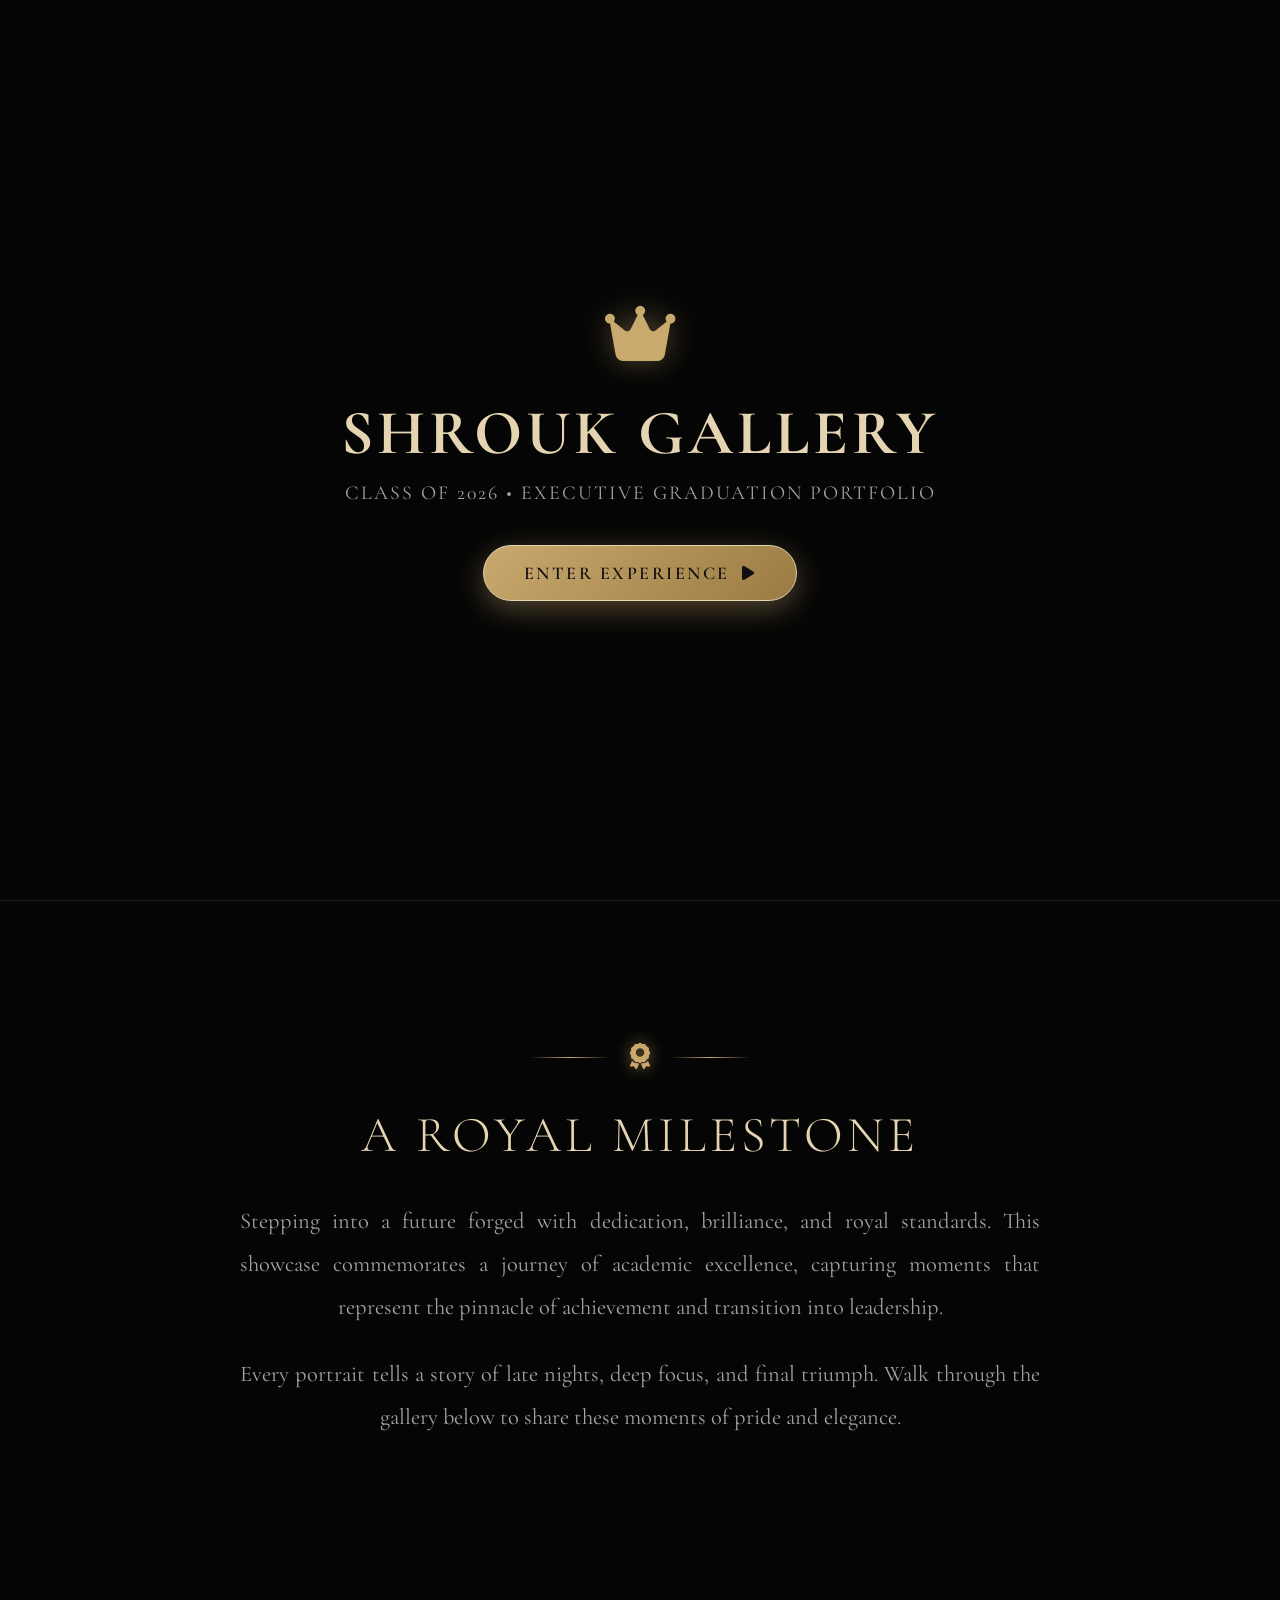
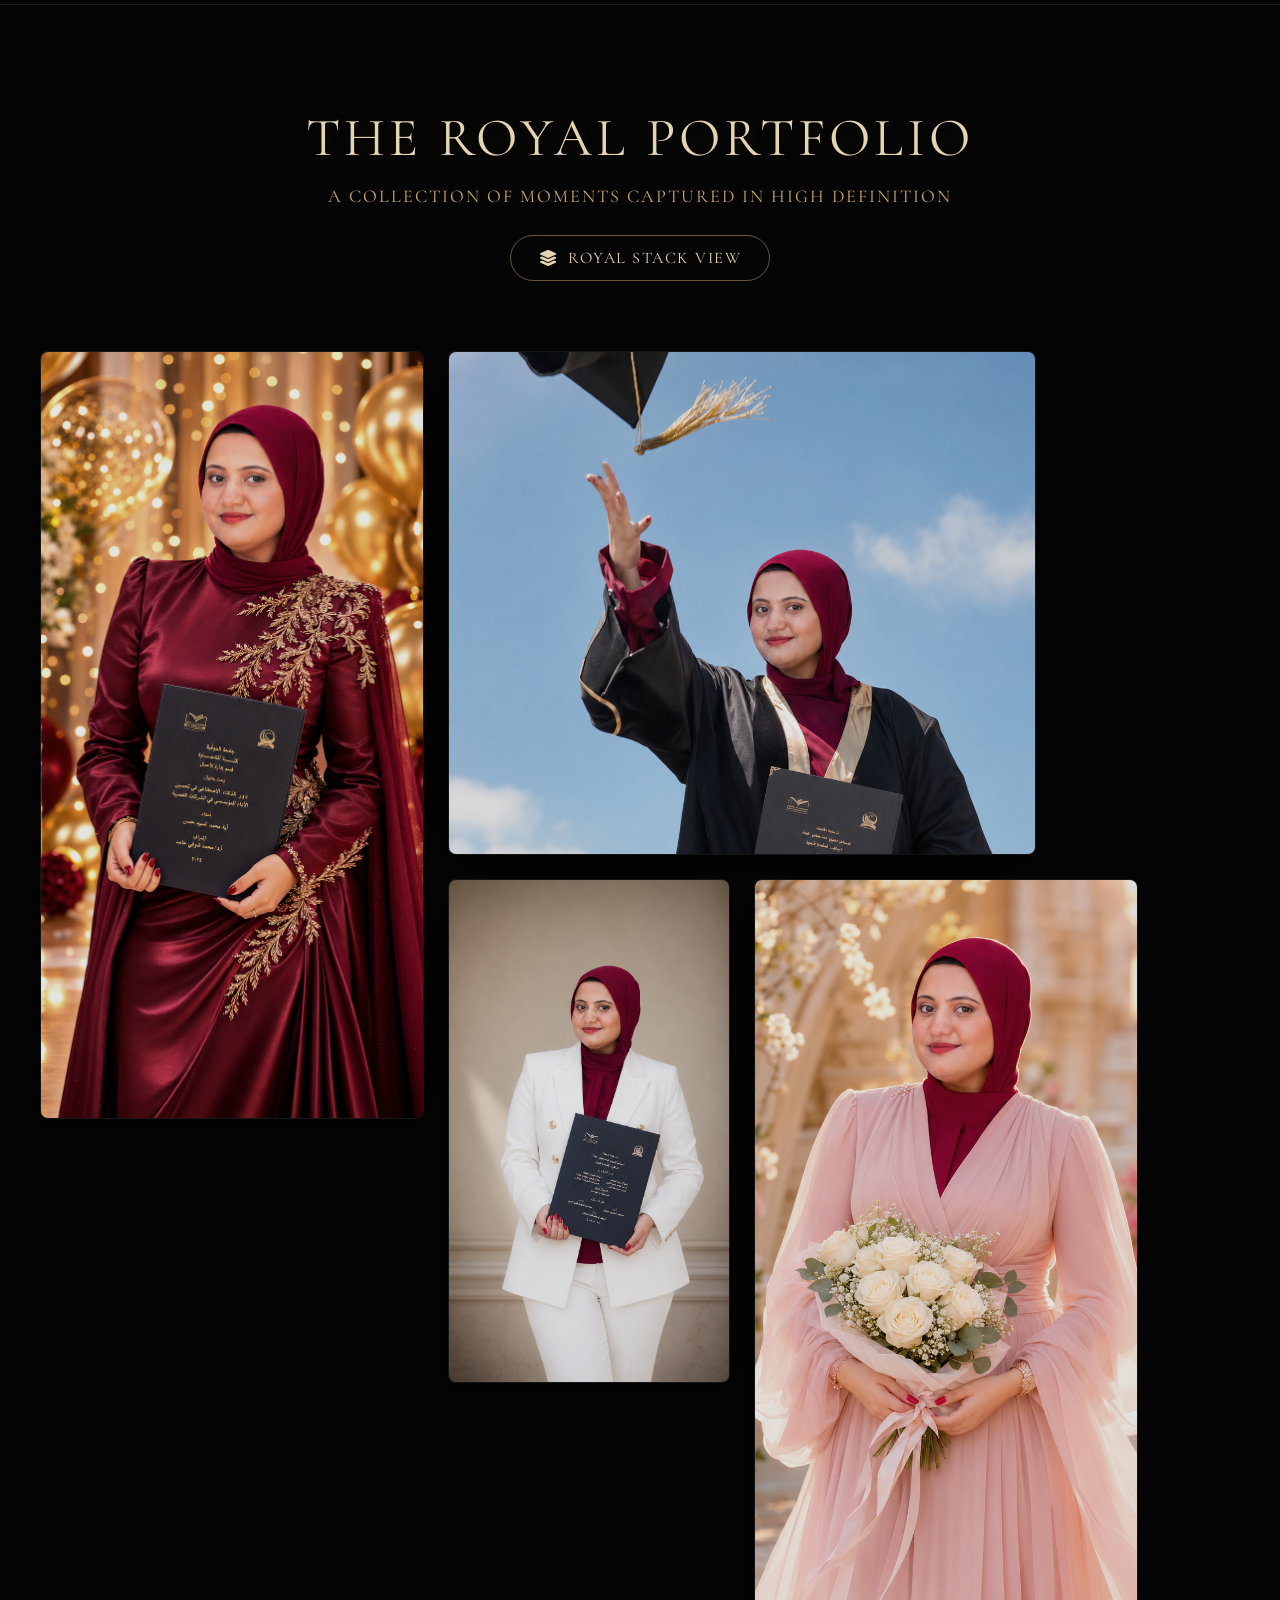
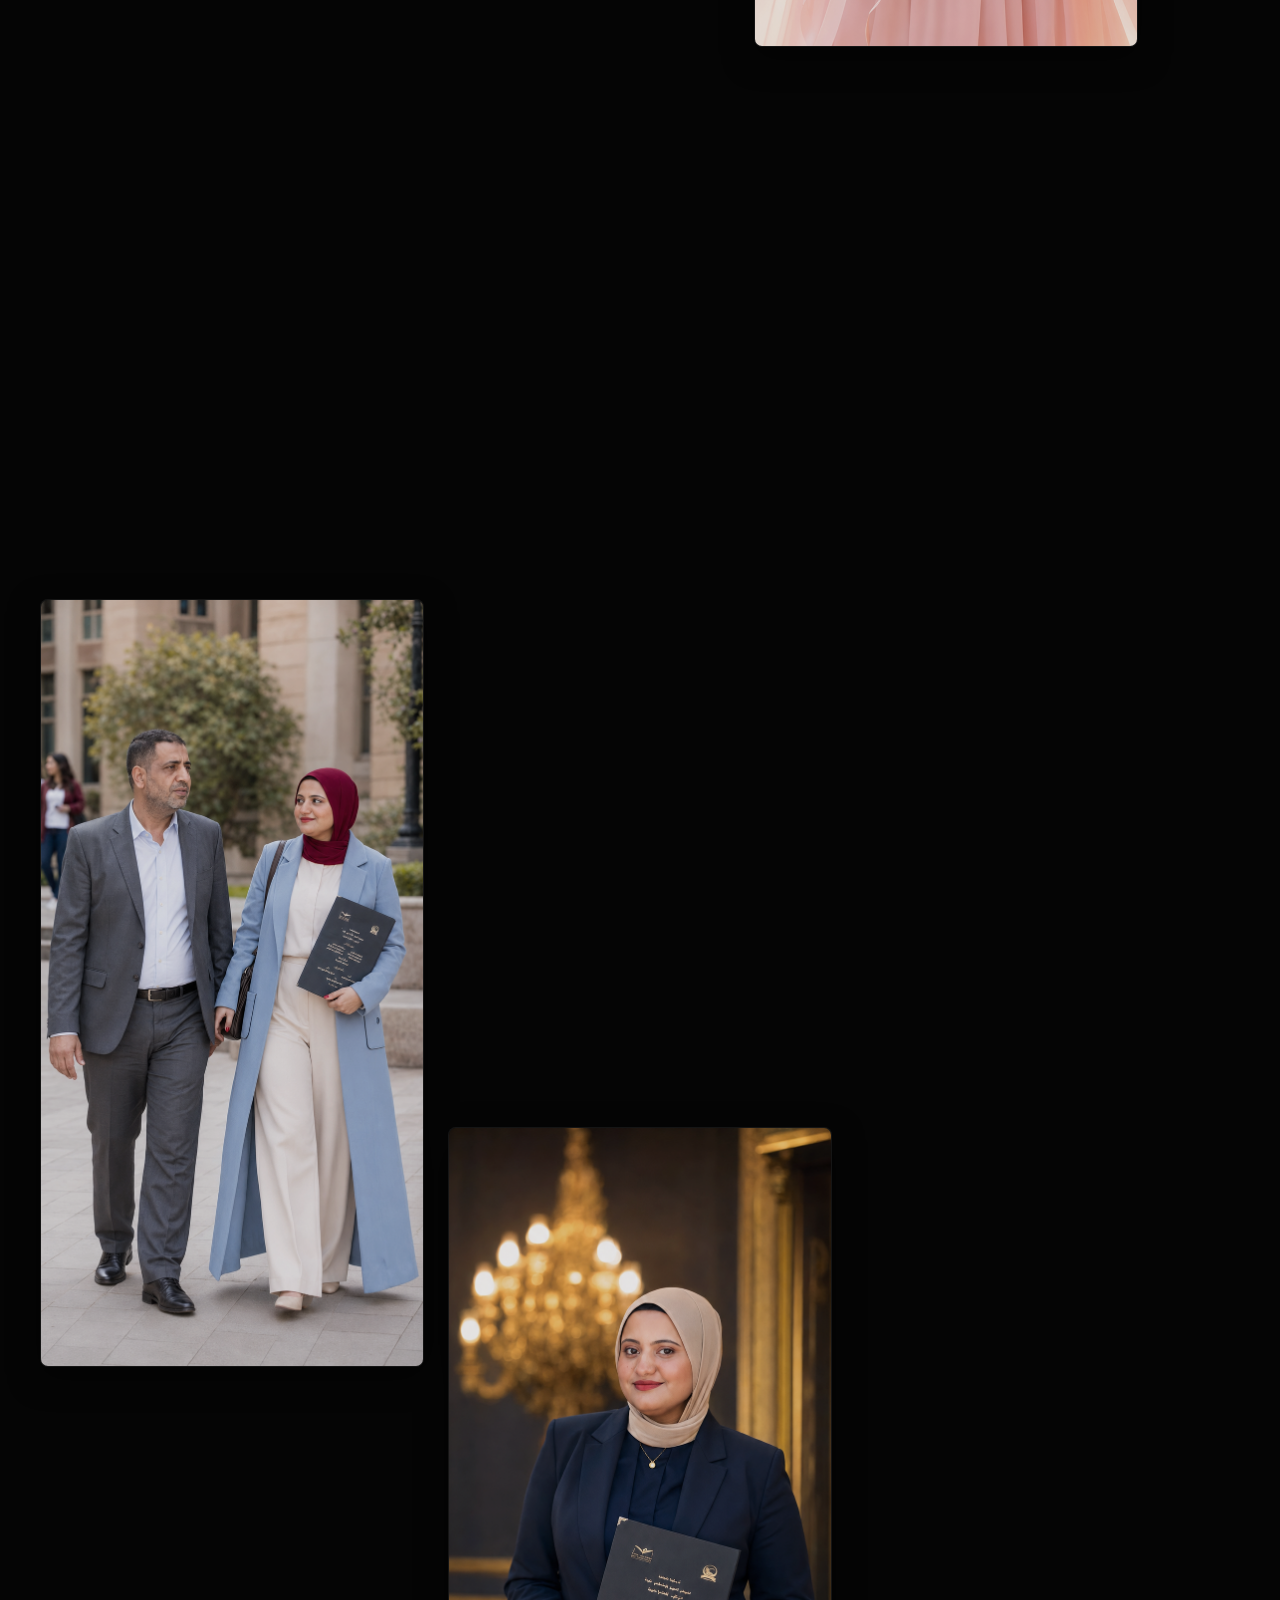
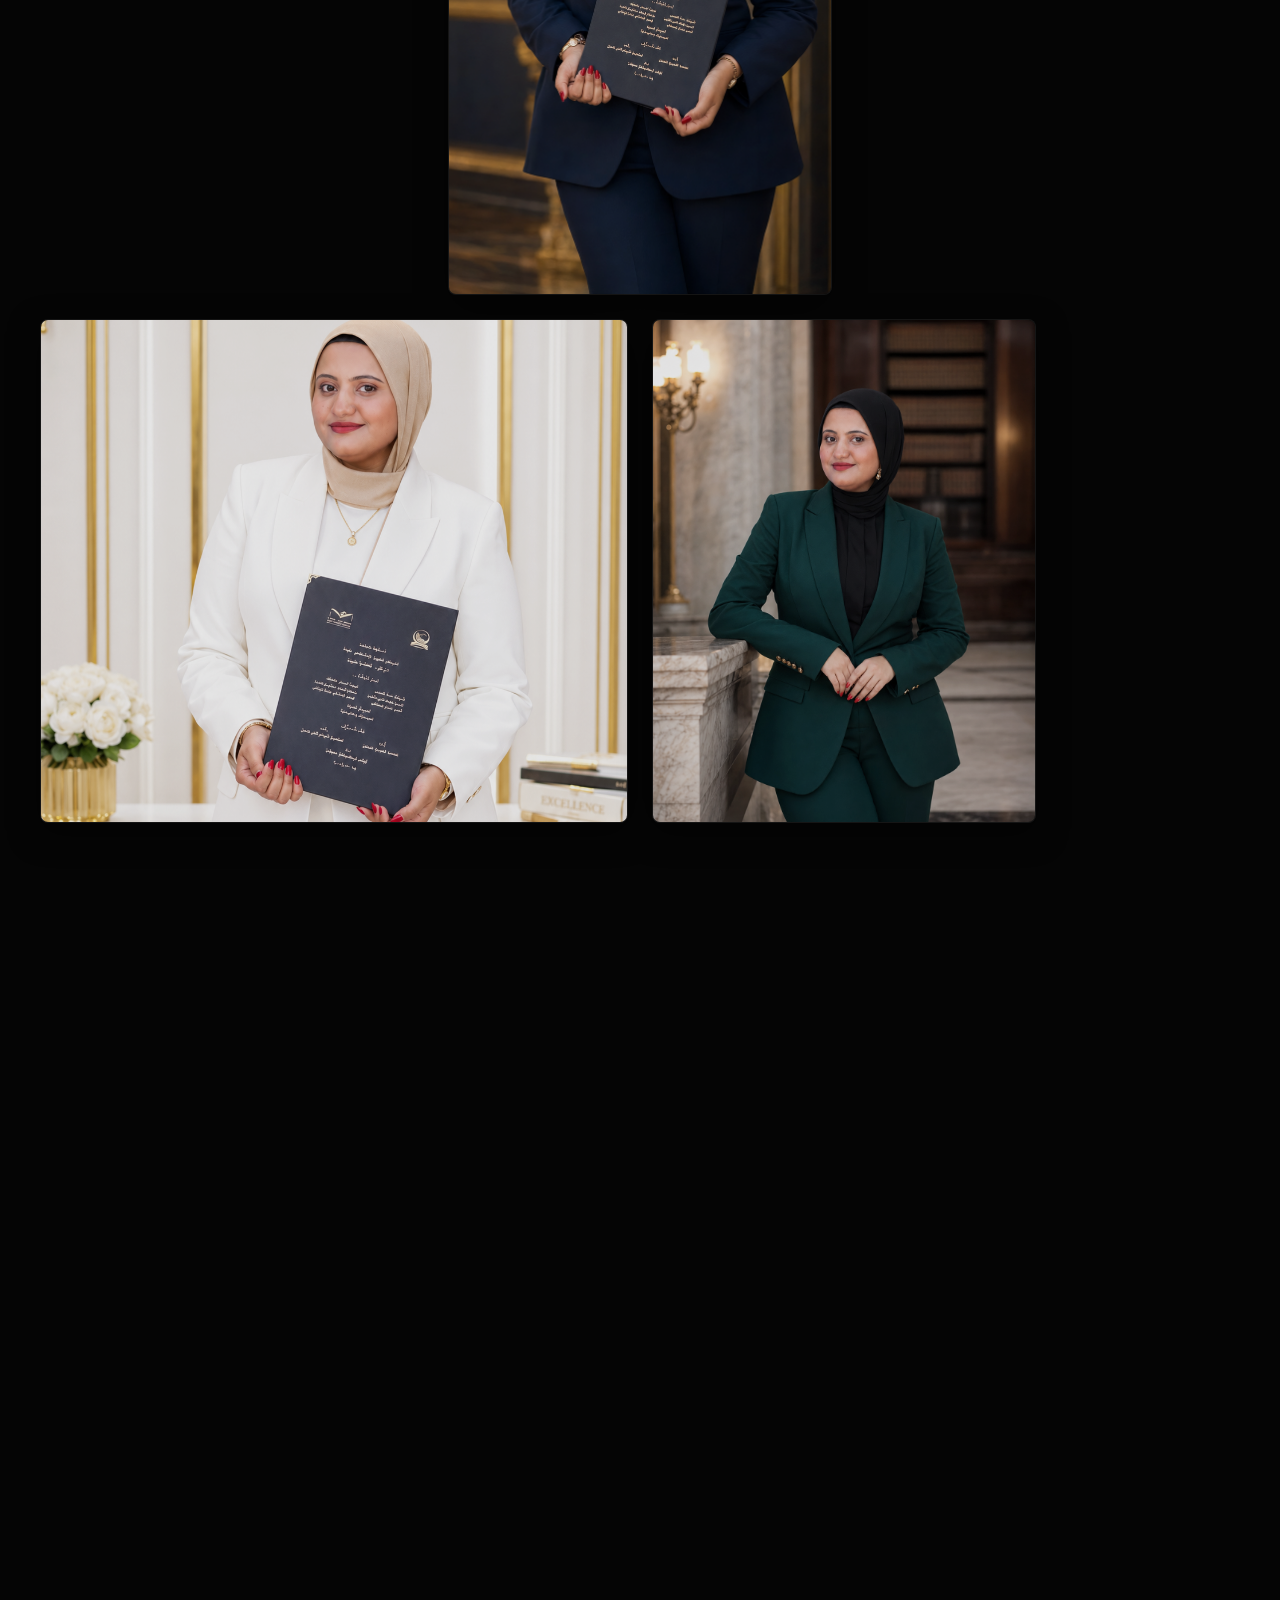
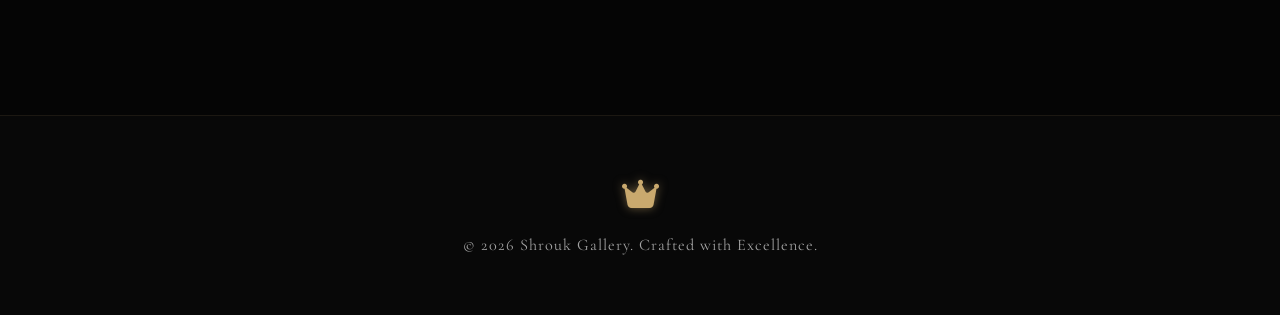
==== index.html @ e4e4e2a9 "Add files via upload" ====
<!DOCTYPE html>
<html lang="en" dir="ltr">
<head>
  <meta charset="UTF-8">
  <meta name="viewport" content="width=device-width, initial-scale=1.0, viewport-fit=cover">
  <title>Shrouk Gallery | Graduation Portfolio</title>
  <!-- SEO Meta Tags -->
  <meta name="description" content="An ultra-luxury graduation portfolio and gallery showcasing memorable moments in imperial gold and midnight black theme.">
  <meta name="keywords" content="Graduation, Portfolio, Royal Gallery, Imperial Gold, Luxury UI, Graduation Photos">
  <meta name="author" content="Royal Graduate">
  
  <!-- Premium Fonts -->
  <link rel="preconnect" href="https://fonts.googleapis.com">
  <link rel="preconnect" href="https://fonts.gstatic.com" crossorigin>
  <link href="https://fonts.googleapis.com/css2?family=Cormorant+Garamond:ital,wght@0,300;0,400;0,600;0,700;1,400&family=Tajawal:wght@300;400;500;700;800&display=swap" rel="stylesheet">
  
  <!-- FontAwesome Icons for Luxury UI Elements -->
  <link rel="stylesheet" href="https://cdnjs.cloudflare.com/ajax/libs/font-awesome/6.4.0/css/all.min.css">
  
  <!-- Stylesheets -->
  <link rel="stylesheet" href="style.css">
</head>
<body>
  <!-- Welcome Splash Overlay -->
  <div id="splash-overlay" class="splash-overlay">
    <div class="splash-content">
      <div class="splash-crest"><i class="fa-solid fa-crown"></i></div>
      <h1 class="splash-title" data-key="logo">Shrouk Gallery</h1>
      <p class="splash-subtitle" data-key="hero-subtitle">Class of 2026 • Executive Graduation Portfolio</p>
      <button id="enter-btn" class="enter-btn">
        <span data-key="enter-btn">Enter Experience</span>
        <i class="fa-solid fa-play"></i>
      </button>
    </div>
  </div>

  <!-- Background Music Audio -->
  <audio id="bg-music" src="نور العيلة - شروق.mp3" autoplay loop></audio>

  <!-- Elegant Marble Texture Overlay -->
  <div class="marble-overlay"></div>
  <div class="ambient-glow"></div>

  <!-- Minimalist Royal Header -->
  <header class="royal-header">
    <div class="header-container">
      <div class="royal-logo">
        <span class="crest-mini"><i class="fa-solid fa-crown"></i></span>
        <span class="logo-text" data-key="logo">Shrouk Gallery</span>
      </div>
      
      <nav class="nav-links">
        <a href="#hero" class="nav-link active" data-key="nav-home">Home</a>
        <a href="#journey" class="nav-link" data-key="nav-journey">Journey</a>
        <a href="#gallery" class="nav-link" data-key="nav-gallery">Gallery</a>
      </nav>

      <div class="header-actions">
        <!-- Music Player Toggle Button -->
        <button id="music-toggle-btn" class="music-toggle-btn" aria-label="Toggle Background Music">
          <i class="fa-solid fa-music"></i>
          <div class="equalizer">
            <span class="bar"></span>
            <span class="bar"></span>
            <span class="bar"></span>
          </div>
        </button>

        <!-- Language Switcher Pill -->
        <button id="lang-switch-btn" class="lang-switch-btn" aria-label="Switch Language">
          <i class="fa-solid fa-globe"></i>
          <span class="lang-text">العربية</span>
        </button>
        
        <!-- Social Icons -->
        <div class="social-share-mini">
          <a href="#" class="social-icon" id="header-share-btn" aria-label="Share page"><i class="fa-solid fa-share-nodes"></i></a>
        </div>
      </div>
    </div>
  </header>

  <!-- Hero & Video Section -->
  <section id="hero" class="hero-section">
    <!-- Cinematic Video Background Container -->
    <div class="video-bg-container">
      <!-- We search for a local video file video.mp4, and fall back to a high-end royalty-free background loop -->
      <video id="hero-bg-video" autoplay loop muted playsinline poster="1.png">
        <source src="video.mp4" type="video/mp4">
        <!-- Fallback royalty-free gold particles or graduation cinematic scene -->
        <source src="https://assets.mixkit.co/videos/preview/mixkit-gold-dust-particles-flowing-slowly-34346-large.mp4" type="video/mp4">
      </video>
      <div class="video-overlay"></div>
    </div>

    <!-- Centered Royal Crest Play Button & Headings -->
    <div class="hero-content">
      <div class="crest-button-wrapper">
        <!-- Golden Crest Play Button (Intricate filigree borders SVG) -->
        <button class="royal-play-btn" id="open-video-btn" aria-label="Play Cinematic Video">
          <div class="pulsing-halo"></div>
          <svg class="crest-svg" viewBox="0 0 200 200" xmlns="http://www.w3.org/2000/svg">
            <defs>
              <linearGradient id="goldGradient" x1="0%" y1="0%" x2="100%" y2="100%">
                <stop offset="0%" stop-color="#E5D4B1" />
                <stop offset="30%" stop-color="#C9A96E" />
                <stop offset="70%" stop-color="#9A7B43" />
                <stop offset="100%" stop-color="#C9A96E" />
              </linearGradient>
              <filter id="goldGlow" x="-20%" y="-20%" width="140%" height="140%">
                <feGaussianBlur stdDeviation="6" result="blur" />
                <feComponentTransfer in="blur" result="glow">
                  <feFuncA type="linear" slope="0.6" />
                </feComponentTransfer>
                <feMerge>
                  <feMergeNode in="glow" />
                  <feMergeNode in="SourceGraphic" />
                </feMerge>
              </filter>
            </defs>
            
            <!-- Outer Filigree Ring -->
            <circle cx="100" cy="100" r="92" fill="none" stroke="url(#goldGradient)" stroke-width="1.5" stroke-dasharray="6 3 2 3" />
            
            <!-- Intricate Scalloped Border -->
            <path d="M 100 12 A 88 88 0 0 0 12 100 A 88 88 0 0 0 100 188 A 88 88 0 0 0 188 100 A 88 88 0 0 0 100 12" fill="none" stroke="url(#goldGradient)" stroke-width="1" stroke-dasharray="12 4" />
            
            <!-- Internal Filigree Dots & Waves -->
            <circle cx="100" cy="100" r="80" fill="none" stroke="url(#goldGradient)" stroke-width="1" opacity="0.5" />
            <circle cx="100" cy="100" r="74" fill="none" stroke="url(#goldGradient)" stroke-width="0.75" stroke-dasharray="3 3" />
            
            <!-- 3D Embossed Golden Ring -->
            <circle cx="100" cy="100" r="64" fill="rgba(15, 15, 15, 0.75)" stroke="url(#goldGradient)" stroke-width="4" filter="url(#goldGlow)" />
            <circle cx="100" cy="100" r="60" fill="none" stroke="url(#goldGradient)" stroke-width="1" opacity="0.7" />
            
            <!-- Central Crown Icon -->
            <path class="crest-crown" d="M 85 75 L 92.5 83 L 100 72 L 107.5 83 L 115 75 L 111 93 L 89 93 Z" fill="url(#goldGradient)" />
            <circle cx="100" cy="97" r="1.5" fill="url(#goldGradient)" />
            
            <!-- Elegant Play Triangle -->
            <polygon class="crest-play-triangle" points="92,104 114,115 92,126" fill="url(#goldGradient)" />
          </svg>
        </button>
      </div>

      <div class="hero-titles">
        <h1 class="main-title" data-key="hero-title">Watch My Journey</h1>
        <p class="subtitle" data-key="hero-subtitle">Class of 2026 • Executive Graduation Portfolio</p>
      </div>
      
      <!-- Scroll indicator -->
      <a href="#journey" class="scroll-indicator" aria-label="Scroll Down">
        <span class="scroll-text" data-key="scroll-text">Discover Gallery</span>
        <div class="scroll-arrow">
          <i class="fa-solid fa-chevron-down"></i>
        </div>
      </a>
    </div>
  </section>

  <!-- Journey Description Section -->
  <section id="journey" class="journey-section">
    <div class="section-container">
      <div class="journey-decor">
        <span class="decor-line"></span>
        <span class="decor-crest"><i class="fa-solid fa-award"></i></span>
        <span class="decor-line"></span>
      </div>
      <h2 class="journey-title" data-key="journey-header">A Royal Milestone</h2>
      <p class="journey-text" data-key="journey-p1">
        Stepping into a future forged with dedication, brilliance, and royal standards. This showcase commemorates a journey of academic excellence, capturing moments that represent the pinnacle of achievement and transition into leadership.
      </p>
      <p class="journey-text" data-key="journey-p2">
        Every portrait tells a story of late nights, deep focus, and final triumph. Walk through the gallery below to share these moments of pride and elegance.
      </p>
    </div>
  </section>

  <!-- Gallery Section -->
  <section id="gallery" class="gallery-section">
    <div class="section-header">
      <h2 class="gallery-title" data-key="gallery-header">The Royal Portfolio</h2>
      <p class="gallery-subtitle" data-key="gallery-subtitle">A collection of moments captured in high definition</p>

      <!-- View Mode Toggle Button -->
      <button id="view-mode-btn" class="view-mode-btn" aria-label="Switch Gallery View">
        <i class="fa-solid fa-layer-group"></i>
        <span data-key="btn-stack-view">Royal Stack View</span>
      </button>
    </div>

    <!-- Royal Stack View Overlay (hidden by default) -->
    <div id="stack-view" class="stack-view" aria-hidden="true">
      <div class="stack-stage">
        <!-- Cards rendered by JS -->
      </div>
      <div class="stack-controls">
        <button class="stack-nav-btn" id="stack-prev"><i class="fa-solid fa-chevron-left"></i></button>
        <div class="stack-counter">
          <span id="stack-current">1</span> / <span id="stack-total">16</span>
        </div>
        <button class="stack-nav-btn" id="stack-next"><i class="fa-solid fa-chevron-right"></i></button>
      </div>
      <button class="stack-close-btn" id="stack-close">
        <i class="fa-solid fa-grid-2"></i>
        <span data-key="btn-grid-view">Grid View</span>
      </button>
    </div>

    <!-- Gallery Container: Asymmetric Masonry layout on Desktop / Swipeable horizontal carousel on Mobile -->
    <div class="gallery-container" id="gallery-container">
      <!-- Photo cards will be injected dynamically via JS, or hardcoded for SEO and performance -->
      <!-- Item 1 -->
      <div class="gallery-item size-tall" data-index="0" data-src="1.png">
        <div class="item-border"></div>
        <img src="1.png" alt="Graduation Portrait 1" class="gallery-image" loading="lazy">
        <div class="item-overlay">
          <div class="item-details">
            <span class="item-category" data-key="cat-portrait">Portrait</span>
            <h3 class="item-title" data-key="pic-1-title">The Sovereign Smile</h3>
          </div>
          <span class="item-expand"><i class="fa-solid fa-expand"></i></span>
        </div>
      </div>

      <!-- Item 2 -->
      <div class="gallery-item size-wide" data-index="1" data-src="2.png">
        <div class="item-border"></div>
        <img src="2.png" alt="Graduation Portrait 2" class="gallery-image" loading="lazy">
        <div class="item-overlay">
          <div class="item-details">
            <span class="item-category" data-key="cat-moment">Moment</span>
            <h3 class="item-title" data-key="pic-2-title">Reflective Triumph</h3>
          </div>
          <span class="item-expand"><i class="fa-solid fa-expand"></i></span>
        </div>
      </div>

      <!-- Item 3 -->
      <div class="gallery-item size-small" data-index="2" data-src="3.png">
        <div class="item-border"></div>
        <img src="3.png" alt="Graduation Portrait 3" class="gallery-image" loading="lazy">
        <div class="item-overlay">
          <div class="item-details">
            <span class="item-category" data-key="cat-portrait">Portrait</span>
            <h3 class="item-title" data-key="pic-3-title">Academic Honor</h3>
          </div>
          <span class="item-expand"><i class="fa-solid fa-expand"></i></span>
        </div>
      </div>

      <!-- Item 4 -->
      <div class="gallery-item size-tall" data-index="3" data-src="4.png">
        <div class="item-border"></div>
        <img src="4.png" alt="Graduation Portrait 4" class="gallery-image" loading="lazy">
        <div class="item-overlay">
          <div class="item-details">
            <span class="item-category" data-key="cat-candid">Candid</span>
            <h3 class="item-title" data-key="pic-4-title">Golden Horizon</h3>
          </div>
          <span class="item-expand"><i class="fa-solid fa-expand"></i></span>
        </div>
      </div>

      <!-- Item 5 -->
      <div class="gallery-item size-medium" data-index="4" data-src="5.png">
        <div class="item-border"></div>
        <img src="5.png" alt="Graduation Portrait 5" class="gallery-image" loading="lazy">
        <div class="item-overlay">
          <div class="item-details">
            <span class="item-category" data-key="cat-portrait">Portrait</span>
            <h3 class="item-title" data-key="pic-5-title">Prestigious Stature</h3>
          </div>
          <span class="item-expand"><i class="fa-solid fa-expand"></i></span>
        </div>
      </div>

      <!-- Item 6 -->
      <div class="gallery-item size-wide" data-index="5" data-src="6.png">
        <div class="item-border"></div>
        <img src="6.png" alt="Graduation Portrait 6" class="gallery-image" loading="lazy">
        <div class="item-overlay">
          <div class="item-details">
            <span class="item-category" data-key="cat-moment">Moment</span>
            <h3 class="item-title" data-key="pic-6-title">The Crown of Success</h3>
          </div>
          <span class="item-expand"><i class="fa-solid fa-expand"></i></span>
        </div>
      </div>

      <!-- Item 7 -->
      <div class="gallery-item size-small" data-index="6" data-src="7.png">
        <div class="item-border"></div>
        <img src="7.png" alt="Graduation Portrait 7" class="gallery-image" loading="lazy">
        <div class="item-overlay">
          <div class="item-details">
            <span class="item-category" data-key="cat-portrait">Portrait</span>
            <h3 class="item-title" data-key="pic-7-title">Gaze of Pride</h3>
          </div>
          <span class="item-expand"><i class="fa-solid fa-expand"></i></span>
        </div>
      </div>

      <!-- Item 8 (using 9.png) -->
      <div class="gallery-item size-tall" data-index="7" data-src="9.png">
        <div class="item-border"></div>
        <img src="9.png" alt="Graduation Portrait 8" class="gallery-image" loading="lazy">
        <div class="item-overlay">
          <div class="item-details">
            <span class="item-category" data-key="cat-moment">Moment</span>
            <h3 class="item-title" data-key="pic-8-title">Empowered Vision</h3>
          </div>
          <span class="item-expand"><i class="fa-solid fa-expand"></i></span>
        </div>
      </div>

      <!-- Item 9 (using 10.jpeg) -->
      <div class="gallery-item size-medium" data-index="8" data-src="10.jpeg">
        <div class="item-border"></div>
        <img src="10.jpeg" alt="Graduation Portrait 9" class="gallery-image" loading="lazy">
        <div class="item-overlay">
          <div class="item-details">
            <span class="item-category" data-key="cat-portrait">Portrait</span>
            <h3 class="item-title" data-key="pic-9-title">Elegance Unveiled</h3>
          </div>
          <span class="item-expand"><i class="fa-solid fa-expand"></i></span>
        </div>
      </div>

      <!-- ChatGPT Generated / Additional High-End Mockups -->
      <!-- Item 10 -->
      <div class="gallery-item size-small" data-index="9" data-src="ChatGPT Image Jun 21, 2026, 09_37_22 AM.png">
        <div class="item-border"></div>
        <img src="ChatGPT Image Jun 21, 2026, 09_37_22 AM.png" alt="Graduation Portrait 10" class="gallery-image" loading="lazy">
        <div class="item-overlay">
          <div class="item-details">
            <span class="item-category" data-key="cat-portrait">Portrait</span>
            <h3 class="item-title" data-key="pic-10-title">The Royal Portrait I</h3>
          </div>
          <span class="item-expand"><i class="fa-solid fa-expand"></i></span>
        </div>
      </div>

      <!-- Item 11 -->
      <div class="gallery-item size-tall" data-index="10" data-src="ChatGPT Image Jun 21, 2026, 09_39_54 AM.png">
        <div class="item-border"></div>
        <img src="ChatGPT Image Jun 21, 2026, 09_39_54 AM.png" alt="Graduation Portrait 11" class="gallery-image" loading="lazy">
        <div class="item-overlay">
          <div class="item-details">
            <span class="item-category" data-key="cat-moment">Moment</span>
            <h3 class="item-title" data-key="pic-11-title">The Royal Portrait II</h3>
          </div>
          <span class="item-expand"><i class="fa-solid fa-expand"></i></span>
        </div>
      </div>

      <!-- Item 12 -->
      <div class="gallery-item size-wide" data-index="11" data-src="ChatGPT Image Jun 21, 2026, 09_40_40 AM.png">
        <div class="item-border"></div>
        <img src="ChatGPT Image Jun 21, 2026, 09_40_40 AM.png" alt="Graduation Portrait 12" class="gallery-image" loading="lazy">
        <div class="item-overlay">
          <div class="item-details">
            <span class="item-category" data-key="cat-portrait">Portrait</span>
            <h3 class="item-title" data-key="pic-12-title">The Royal Portrait III</h3>
          </div>
          <span class="item-expand"><i class="fa-solid fa-expand"></i></span>
        </div>
      </div>

      <!-- Item 13 -->
      <div class="gallery-item size-medium" data-index="12" data-src="ChatGPT Image Jun 21, 2026, 09_47_14 AM.png">
        <div class="item-border"></div>
        <img src="ChatGPT Image Jun 21, 2026, 09_47_14 AM.png" alt="Graduation Portrait 13" class="gallery-image" loading="lazy">
        <div class="item-overlay">
          <div class="item-details">
            <span class="item-category" data-key="cat-portrait">Portrait</span>
            <h3 class="item-title" data-key="pic-13-title">The Royal Portrait IV</h3>
          </div>
          <span class="item-expand"><i class="fa-solid fa-expand"></i></span>
        </div>
      </div>

      <!-- Item 14 -->
      <div class="gallery-item size-small" data-index="13" data-src="ChatGPT Image Jun 21, 2026, 09_49_24 AM.png">
        <div class="item-border"></div>
        <img src="ChatGPT Image Jun 21, 2026, 09_49_24 AM.png" alt="Graduation Portrait 14" class="gallery-image" loading="lazy">
        <div class="item-overlay">
          <div class="item-details">
            <span class="item-category" data-key="cat-candid">Candid</span>
            <h3 class="item-title" data-key="pic-14-title">The Royal Portrait V</h3>
          </div>
          <span class="item-expand"><i class="fa-solid fa-expand"></i></span>
        </div>
      </div>

      <!-- Item 15 -->
      <div class="gallery-item size-tall" data-index="14" data-src="ChatGPT Image Jun 21, 2026, 09_51_06 AM.png">
        <div class="item-border"></div>
        <img src="ChatGPT Image Jun 21, 2026, 09_51_06 AM.png" alt="Graduation Portrait 15" class="gallery-image" loading="lazy">
        <div class="item-overlay">
          <div class="item-details">
            <span class="item-category" data-key="cat-portrait">Portrait</span>
            <h3 class="item-title" data-key="pic-15-title">The Royal Portrait VI</h3>
          </div>
          <span class="item-expand"><i class="fa-solid fa-expand"></i></span>
        </div>
      </div>

      <!-- Item 16 -->
      <div class="gallery-item size-medium" data-index="15" data-src="ChatGPT Image Jun 21, 2026, 09_55_57 AM.png">
        <div class="item-border"></div>
        <img src="ChatGPT Image Jun 21, 2026, 09_55_57 AM.png" alt="Graduation Portrait 16" class="gallery-image" loading="lazy">
        <div class="item-overlay">
          <div class="item-details">
            <span class="item-category" data-key="cat-moment">Moment</span>
            <h3 class="item-title" data-key="pic-16-title">The Royal Portrait VII</h3>
          </div>
          <span class="item-expand"><i class="fa-solid fa-expand"></i></span>
        </div>
      </div>
    </div>
  </section>

  <!-- Footer -->
  <footer class="royal-footer">
    <div class="footer-container">
      <div class="footer-crest"><i class="fa-solid fa-crown"></i></div>
      <p class="footer-copyright" data-key="footer-copyright">© 2026 The Royal Showcase Gallery. Crafted with Excellence.</p>
    </div>
  </footer>

  <!-- Sticky Bottom Share Button (For Mobile Layout) -->
  <div class="mobile-sticky-bar">
    <button class="sticky-share-btn" id="mobile-share-btn">
      <i class="fa-solid fa-share-nodes"></i>
      <span data-key="btn-share-moment">Share Moment</span>
    </button>
  </div>

  <!-- MODALS -->
  
  <!-- 1. Cinematic Video Modal -->
  <div class="royal-modal" id="video-modal">
    <div class="modal-bg-blur"></div>
    <div class="modal-wrapper">
      <button class="modal-close-btn" id="close-video-modal" aria-label="Close Video"><i class="fa-solid fa-xmark"></i></button>
      <div class="video-player-container">
        <!-- We use an elegant HTML5 video player -->
        <video id="modal-video-player" controls playsinline>
          <source src="video.mp4" type="video/mp4">
          <!-- Fallback stock graduation video -->
          <source src="https://assets.mixkit.co/videos/preview/mixkit-hand-holding-graduation-cap-during-commencement-41617-large.mp4" type="video/mp4">
          Your browser does not support the video tag.
        </video>
      </div>
    </div>
  </div>

  <!-- 2. Interactive Lightbox Modal -->
  <div class="royal-modal" id="lightbox-modal">
    <div class="modal-bg-blur"></div>
    <button class="modal-close-btn" id="close-lightbox-btn" aria-label="Close Gallery"><i class="fa-solid fa-xmark"></i></button>
    
    <div class="lightbox-wrapper">
      <button class="lightbox-nav nav-prev" id="lightbox-prev" aria-label="Previous Image"><i class="fa-solid fa-chevron-left"></i></button>
      
      <div class="lightbox-content">
        <div class="lightbox-image-box">
          <img src="" alt="" id="lightbox-image">
        </div>
        <div class="lightbox-caption">
          <span class="lightbox-category" id="lightbox-category">Portrait</span>
          <h3 class="lightbox-title" id="lightbox-title">The Sovereign Smile</h3>
        </div>
      </div>

      <button class="lightbox-nav nav-next" id="lightbox-next" aria-label="Next Image"><i class="fa-solid fa-chevron-right"></i></button>
    </div>
  </div>

  <!-- 3. Share Modal (Royal Share Sheet) -->
  <div class="royal-modal modal-small" id="share-modal">
    <div class="modal-bg-blur"></div>
    <div class="modal-wrapper">
      <button class="modal-close-btn" id="close-share-modal" aria-label="Close Share"><i class="fa-solid fa-xmark"></i></button>
      <div class="share-box">
        <h3 class="share-box-title" data-key="share-title">Share the Moment</h3>
        <p class="share-box-desc" data-key="share-desc">Select a platform to share this royal graduation gallery.</p>
        
        <div class="share-buttons-grid">
          <button class="share-option-btn whatsapp" id="share-whatsapp">
            <i class="fa-brands fa-whatsapp"></i>
            <span>WhatsApp</span>
          </button>
          <button class="share-option-btn x-twitter" id="share-x">
            <i class="fa-brands fa-x-twitter"></i>
            <span>Twitter/X</span>
          </button>
          <button class="share-option-btn facebook" id="share-facebook">
            <i class="fa-brands fa-facebook-f"></i>
            <span>Facebook</span>
          </button>
          <button class="share-option-btn copy" id="share-copy">
            <i class="fa-solid fa-copy"></i>
            <span data-key="share-copy-btn">Copy Link</span>
          </button>
        </div>
        
        <!-- Toast Notification inside Share Modal -->
        <div class="toast-notification" id="copy-toast" data-key="toast-copied">Link copied to clipboard!</div>
      </div>
    </div>
  </div>

  <!-- JavaScript file -->
  <script src="script.js"></script>
</body>
</html>
---- style.css ----
/* ==========================================================================
   THE ROYAL SHOWCASE GALLERY - STYLESHEET
   Theme: Imperial Gold & Midnight Black
   Fonts: Cormorant Garamond (EN) | Tajawal (AR)
   ========================================================================== */

/* --------------------------------------------------------------------------
   1. Design Tokens & Core Settings
   -------------------------------------------------------------------------- */
:root {
  --primary-gold: #C9A96E;      /* Gold Metallic */
  --primary-gold-rgb: 201, 169, 110;
  --secondary-black: #0F0F0F;   /* Royal Black */
  --secondary-black-rgb: 15, 15, 15;
  --bg-deep-black: #050505;
  --accent-cream: #E5D4B1;      /* Champagne Cream */
  --text-light: #F5F5F5;
  --text-muted: #A3A3A3;
  --card-bg: rgba(20, 20, 20, 0.6);
  --border-gold: 1px solid rgba(201, 169, 110, 0.3);
  --border-gold-glow: 0 0 15px rgba(201, 169, 110, 0.2);
  
  --font-en: 'Cormorant Garamond', serif;
  --font-ar: 'Tajawal', sans-serif;
  --transition-smooth: all 0.5s cubic-bezier(0.25, 0.8, 0.25, 1);
  --transition-fast: all 0.25s ease;
}

/* Base resets & box sizing */
*, *::before, *::after {
  box-sizing: border-box;
  margin: 0;
  padding: 0;
}

html {
  scroll-behavior: smooth;
  background-color: var(--bg-deep-black);
  color: var(--text-light);
  overflow-x: hidden;
  font-family: var(--font-en);
  font-size: 18px;
  -webkit-font-smoothing: antialiased;
}

/* Language & Direction overrides */
body {
  min-height: 100vh;
  position: relative;
  background-color: var(--bg-deep-black);
}

body.rtl-mode {
  font-family: var(--font-ar);
}

/* Custom premium scrollbar */
::-webkit-scrollbar {
  width: 8px;
}
::-webkit-scrollbar-track {
  background: var(--bg-deep-black);
}
::-webkit-scrollbar-thumb {
  background: linear-gradient(180deg, var(--bg-deep-black), var(--primary-gold), var(--bg-deep-black));
  border-radius: 4px;
}

/* --------------------------------------------------------------------------
   2. Background Textures & Ambient glow
   -------------------------------------------------------------------------- */
/* Subtle premium marble texture overlay */
.marble-overlay {
  position: fixed;
  top: 0;
  left: 0;
  width: 100%;
  height: 100%;
  z-index: 1;
  pointer-events: none;
  opacity: 0.04;
  background-image: url("data:image/svg+xml,%3Csvg xmlns='http://www.w3.org/2000/svg' width='400' height='400' viewBox='0 0 400 400'%3E%3Cpath d='M0,100 Q100,50 200,100 T400,100 M0,200 Q150,220 250,150 T400,200 M0,300 Q80,280 200,320 T400,300' fill='none' stroke='%23C9A96E' stroke-width='1.5'/%3E%3C/svg%3E");
  background-repeat: repeat;
}

/* Background Ambient Glows */
.ambient-glow {
  position: fixed;
  width: 600px;
  height: 600px;
  background: radial-gradient(circle, rgba(201, 169, 110, 0.08) 0%, rgba(0,0,0,0) 70%);
  top: 20%;
  left: 10%;
  pointer-events: none;
  z-index: 1;
  filter: blur(80px);
}

/* --------------------------------------------------------------------------
   3. Header & Navigation (Royal Style)
   -------------------------------------------------------------------------- */
.royal-header {
  position: fixed;
  top: 0;
  left: 0;
  width: 100%;
  z-index: 100;
  background: linear-gradient(to bottom, rgba(15, 15, 15, 0.9) 0%, rgba(15, 15, 15, 0) 100%);
  backdrop-filter: blur(10px);
  -webkit-backdrop-filter: blur(10px);
  border-bottom: 1px solid rgba(201, 169, 110, 0.1);
  transition: var(--transition-smooth);
}

.royal-header.scrolled {
  background: rgba(15, 15, 15, 0.95);
  box-shadow: 0 4px 30px rgba(0, 0, 0, 0.8), var(--border-gold-glow);
}

.header-container {
  max-width: 1400px;
  margin: 0 auto;
  padding: 20px 40px;
  display: flex;
  justify-content: space-between;
  align-items: center;
}

.royal-logo {
  display: flex;
  align-items: center;
  gap: 12px;
  color: var(--accent-cream);
  font-weight: 600;
  font-size: 1.4rem;
  letter-spacing: 2px;
  text-transform: uppercase;
  cursor: pointer;
}

.crest-mini {
  color: var(--primary-gold);
  font-size: 1.1rem;
  filter: drop-shadow(0 0 5px rgba(201, 169, 110, 0.5));
}

.nav-links {
  display: flex;
  gap: 40px;
}

.nav-link {
  color: var(--text-muted);
  text-decoration: none;
  font-size: 0.95rem;
  letter-spacing: 1.5px;
  text-transform: uppercase;
  position: relative;
  padding: 8px 0;
  transition: var(--transition-fast);
}

.nav-link::after {
  content: '';
  position: absolute;
  bottom: 0;
  left: 50%;
  width: 0;
  height: 1px;
  background: var(--primary-gold);
  transition: var(--transition-fast);
  transform: translateX(-50%);
}

.nav-link:hover, .nav-link.active {
  color: var(--primary-gold);
  text-shadow: 0 0 10px rgba(201, 169, 110, 0.4);
}

.nav-link:hover::after, .nav-link.active::after {
  width: 80%;
}

.header-actions {
  display: flex;
  align-items: center;
  gap: 20px;
}

/* Language switch button */
.lang-switch-btn {
  background: transparent;
  border: 1px solid rgba(201, 169, 110, 0.4);
  color: var(--accent-cream);
  padding: 8px 16px;
  font-size: 0.85rem;
  letter-spacing: 1px;
  border-radius: 20px;
  cursor: pointer;
  display: flex;
  align-items: center;
  gap: 8px;
  transition: var(--transition-fast);
  font-family: inherit;
}

.lang-switch-btn:hover {
  background: linear-gradient(135deg, rgba(201, 169, 110, 0.2), rgba(15, 15, 15, 0));
  box-shadow: 0 0 15px rgba(201, 169, 110, 0.3);
  border-color: var(--primary-gold);
  transform: translateY(-1px);
}

/* Music player button */
.music-toggle-btn {
  background: transparent;
  border: 1px solid rgba(201, 169, 110, 0.4);
  color: var(--accent-cream);
  width: 44px;
  height: 40px;
  border-radius: 20px;
  cursor: pointer;
  display: flex;
  align-items: center;
  justify-content: center;
  gap: 5px;
  transition: var(--transition-fast);
  padding: 0 8px;
}

.music-toggle-btn:hover {
  background: linear-gradient(135deg, rgba(201, 169, 110, 0.2), rgba(15, 15, 15, 0));
  box-shadow: 0 0 15px rgba(201, 169, 110, 0.3);
  border-color: var(--primary-gold);
  transform: translateY(-1px);
}

.music-toggle-btn i {
  font-size: 0.85rem;
  transition: var(--transition-fast);
}

.music-toggle-btn.playing i {
  color: var(--primary-gold);
  text-shadow: 0 0 8px rgba(201, 169, 110, 0.6);
  animation: rotateMusic 4s linear infinite;
}

/* Equalizer mini animation next to icon inside button */
.equalizer {
  display: flex;
  align-items: flex-end;
  height: 10px;
  gap: 2px;
}

.equalizer .bar {
  width: 2px;
  height: 2px;
  background-color: var(--accent-cream);
  transition: height 0.3s ease;
  border-radius: 1px;
}

.music-toggle-btn.playing .equalizer .bar {
  background-color: var(--primary-gold);
  animation: equalize 1.2s ease-in-out infinite alternate;
}

.music-toggle-btn.playing .equalizer .bar:nth-child(1) {
  animation-duration: 0.8s;
}
.music-toggle-btn.playing .equalizer .bar:nth-child(2) {
  animation-duration: 1.2s;
  animation-delay: -0.4s;
}
.music-toggle-btn.playing .equalizer .bar:nth-child(3) {
  animation-duration: 1s;
  animation-delay: -0.2s;
}

@keyframes equalize {
  0% {
    height: 2px;
  }
  100% {
    height: 10px;
  }
}

@keyframes rotateMusic {
  0% {
    transform: rotate(0deg);
  }
  100% {
    transform: rotate(360deg);
  }
}


.social-icon {
  color: var(--text-muted);
  font-size: 1.1rem;
  transition: var(--transition-fast);
  padding: 8px;
}

.social-icon:hover {
  color: var(--primary-gold);
  transform: scale(1.1);
  text-shadow: 0 0 10px rgba(201, 169, 110, 0.5);
}

/* --------------------------------------------------------------------------
   4. Hero Section (Cinematic Backdrop)
   -------------------------------------------------------------------------- */
.hero-section {
  position: relative;
  width: 100%;
  height: 100vh;
  display: flex;
  justify-content: center;
  align-items: center;
  overflow: hidden;
  z-index: 2;
}

.video-bg-container {
  position: absolute;
  top: 0;
  left: 0;
  width: 100%;
  height: 100%;
  z-index: -1;
}

#hero-bg-video {
  width: 100%;
  height: 100%;
  object-fit: cover;
  object-position: center top;
}

.video-overlay {
  position: absolute;
  top: 0;
  left: 0;
  width: 100%;
  height: 100%;
  background: radial-gradient(circle, rgba(15, 15, 15, 0.4) 0%, rgba(5, 5, 5, 0.95) 90%);
}

.hero-content {
  text-align: center;
  z-index: 10;
  display: flex;
  flex-direction: column;
  align-items: center;
  justify-content: center;
  padding: 0 20px;
}

/* Cinematic Golden Play Button */
.crest-button-wrapper {
  position: relative;
  margin-bottom: 40px;
  width: 180px;
  height: 180px;
  display: flex;
  justify-content: center;
  align-items: center;
}

.royal-play-btn {
  background: transparent;
  border: none;
  cursor: pointer;
  outline: none;
  position: relative;
  width: 150px;
  height: 150px;
  transition: transform 0.6s cubic-bezier(0.175, 0.885, 0.32, 1.275);
}

.crest-svg {
  width: 100%;
  height: 100%;
  transform: rotate(0deg);
  transition: transform 12s linear;
}

.royal-play-btn:hover {
  transform: scale(1.08);
}

.royal-play-btn:hover .crest-svg {
  transform: rotate(45deg);
}

/* Pulsing aura */
.pulsing-halo {
  position: absolute;
  top: 15px;
  left: 15px;
  right: 15px;
  bottom: 15px;
  border-radius: 50%;
  border: 1px solid var(--primary-gold);
  box-shadow: 0 0 45px rgba(201, 169, 110, 0.5);
  animation: pulseGlow 3s infinite ease-in-out;
  pointer-events: none;
}

@keyframes pulseGlow {
  0% {
    transform: scale(0.96);
    opacity: 0.4;
    box-shadow: 0 0 25px rgba(201, 169, 110, 0.3);
  }
  50% {
    transform: scale(1.06);
    opacity: 0.9;
    box-shadow: 0 0 50px rgba(201, 169, 110, 0.7);
  }
  100% {
    transform: scale(0.96);
    opacity: 0.4;
    box-shadow: 0 0 25px rgba(201, 169, 110, 0.3);
  }
}

.crest-play-triangle {
  transform-origin: 100px 115px;
  transition: transform 0.3s ease;
}

.royal-play-btn:hover .crest-play-triangle {
  transform: scale(1.1);
}

/* Hero Typography */
.hero-titles {
  opacity: 0;
  transform: translateY(30px);
  animation: slideFadeUp 1.2s forwards 0.5s cubic-bezier(0.25, 0.8, 0.25, 1);
}

.main-title {
  font-size: 3.5rem;
  font-weight: 400;
  letter-spacing: 6px;
  text-transform: uppercase;
  color: var(--accent-cream);
  text-shadow: 0 2px 20px rgba(0, 0, 0, 0.8), 0 0 30px rgba(201, 169, 110, 0.2);
  margin-bottom: 15px;
}

.subtitle {
  font-size: 1.1rem;
  letter-spacing: 3px;
  color: var(--primary-gold);
  text-transform: uppercase;
  opacity: 0.9;
}

/* Scroll indicator */
.scroll-indicator {
  position: absolute;
  bottom: 40px;
  display: flex;
  flex-direction: column;
  align-items: center;
  text-decoration: none;
  color: var(--text-muted);
  gap: 10px;
  transition: var(--transition-fast);
  cursor: pointer;
  animation: bounceScroll 2s infinite;
}

.scroll-text {
  font-size: 0.75rem;
  text-transform: uppercase;
  letter-spacing: 2px;
  color: var(--text-muted);
  transition: var(--transition-fast);
}

.scroll-arrow {
  color: var(--primary-gold);
  font-size: 1.1rem;
}

.scroll-indicator:hover {
  color: var(--primary-gold);
}
.scroll-indicator:hover .scroll-text {
  color: var(--primary-gold);
  text-shadow: 0 0 8px rgba(201, 169, 110, 0.4);
}

@keyframes bounceScroll {
  0%, 20%, 50%, 80%, 100% {
    transform: translateY(0);
  }
  40% {
    transform: translateY(-8px);
  }
  60% {
    transform: translateY(-4px);
  }
}

@keyframes slideFadeUp {
  to {
    opacity: 1;
    transform: translateY(0);
  }
}

/* --------------------------------------------------------------------------
   5. Journey Description Section (Elegant Interstitial)
   -------------------------------------------------------------------------- */
.journey-section {
  padding: 140px 20px;
  background-color: var(--bg-deep-black);
  position: relative;
  z-index: 3;
  border-top: 1px solid rgba(201, 169, 110, 0.15);
  border-bottom: 1px solid rgba(201, 169, 110, 0.15);
  text-align: center;
}

.section-container {
  max-width: 800px;
  margin: 0 auto;
}

.journey-decor {
  display: flex;
  align-items: center;
  justify-content: center;
  gap: 20px;
  margin-bottom: 30px;
}

.decor-line {
  height: 1px;
  width: 80px;
  background: linear-gradient(to right, transparent, var(--primary-gold), transparent);
}

.decor-crest {
  color: var(--primary-gold);
  font-size: 1.5rem;
  filter: drop-shadow(0 0 8px rgba(201, 169, 110, 0.6));
}

.journey-title {
  font-size: 2.8rem;
  font-weight: 300;
  letter-spacing: 4px;
  color: var(--accent-cream);
  text-transform: uppercase;
  margin-bottom: 35px;
}

.journey-text {
  font-size: 1.25rem;
  line-height: 1.9;
  color: var(--text-muted);
  margin-bottom: 25px;
  text-align: justify;
  text-align-last: center;
}

/* --------------------------------------------------------------------------
   6. Gallery Section (Asymmetrical Masonry Layout)
   -------------------------------------------------------------------------- */
.gallery-section {
  padding: 100px 40px;
  z-index: 2;
  position: relative;
  max-width: 1600px;
  margin: 0 auto;
}

.section-header {
  text-align: center;
  margin-bottom: 70px;
}

.gallery-title {
  font-size: 3rem;
  font-weight: 400;
  letter-spacing: 4px;
  text-transform: uppercase;
  color: var(--accent-cream);
  margin-bottom: 15px;
  text-shadow: 0 0 20px rgba(201, 169, 110, 0.1);
}

.gallery-subtitle {
  font-size: 1rem;
  color: var(--primary-gold);
  letter-spacing: 2px;
  text-transform: uppercase;
}

/* Grid Design (Masonry style on Large viewports) */
.gallery-container {
  display: grid;
  grid-template-columns: repeat(12, 1fr);
  grid-auto-rows: 240px;
  gap: 24px;
}

/* Card item basic styles */
.gallery-item {
  position: relative;
  background-color: var(--card-bg);
  border: 1px solid rgba(255, 255, 255, 0.03);
  overflow: hidden;
  cursor: pointer;
  border-radius: 8px;
  box-shadow: 0 10px 30px rgba(0, 0, 0, 0.5);
  transition: var(--transition-smooth);
}

/* Double border for gold frame animation on hover */
.item-border {
  position: absolute;
  top: 15px;
  left: 15px;
  right: 15px;
  bottom: 15px;
  border: 1px solid rgba(201, 169, 110, 0);
  z-index: 4;
  pointer-events: none;
  transition: var(--transition-smooth);
  border-radius: 4px;
}

.gallery-image {
  width: 100%;
  height: 100%;
  object-fit: cover;
  transition: var(--transition-smooth);
  filter: grayscale(15%) brightness(90%);
}

/* Card details overlay */
.item-overlay {
  position: absolute;
  top: 0;
  left: 0;
  width: 100%;
  height: 100%;
  background: linear-gradient(to top, rgba(5, 5, 5, 0.9) 0%, rgba(15, 15, 15, 0.2) 60%, rgba(0,0,0,0) 100%);
  display: flex;
  justify-content: space-between;
  align-items: flex-end;
  padding: 30px;
  opacity: 0;
  z-index: 3;
  transition: var(--transition-smooth);
}

.item-details {
  transform: translateY(20px);
  transition: var(--transition-smooth);
}

.item-category {
  font-size: 0.75rem;
  color: var(--primary-gold);
  text-transform: uppercase;
  letter-spacing: 2px;
  display: block;
  margin-bottom: 5px;
}

.item-title {
  font-size: 1.35rem;
  font-weight: 400;
  letter-spacing: 1px;
  color: var(--text-light);
  text-transform: uppercase;
}

.item-expand {
  color: var(--primary-gold);
  font-size: 1.1rem;
  opacity: 0;
  transform: translateY(15px);
  transition: var(--transition-smooth);
  border: 1px solid rgba(201, 169, 110, 0.4);
  padding: 10px;
  border-radius: 50%;
  background-color: rgba(15, 15, 15, 0.8);
  display: flex;
  justify-content: center;
  align-items: center;
  width: 44px;
  height: 44px;
}

/* Card Hover States */
.gallery-item:hover {
  transform: translateY(-8px);
  box-shadow: 0 20px 40px rgba(0, 0, 0, 0.8), 0 0 25px rgba(201, 169, 110, 0.15);
  border-color: rgba(201, 169, 110, 0.2);
}

.gallery-item:hover .item-border {
  border-color: rgba(201, 169, 110, 0.7);
  box-shadow: 0 0 15px rgba(201, 169, 110, 0.2);
  top: 10px;
  left: 10px;
  right: 10px;
  bottom: 10px;
}

.gallery-item:hover .gallery-image {
  transform: scale(1.08);
  filter: grayscale(0%) brightness(100%);
}

.gallery-item:hover .item-overlay {
  opacity: 1;
}

.gallery-item:hover .item-details {
  transform: translateY(0);
}

.gallery-item:hover .item-expand {
  opacity: 1;
  transform: translateY(0);
}

.gallery-item:hover .item-expand:hover {
  background-color: var(--primary-gold);
  color: var(--secondary-black);
  box-shadow: 0 0 15px var(--primary-gold);
}

/* Masonry Aspect Ratio Classes (Desktop specific spans) */
.size-tall {
  grid-row: span 3;
  grid-column: span 4;
}

.size-wide {
  grid-row: span 2;
  grid-column: span 6;
}

.size-medium {
  grid-row: span 2;
  grid-column: span 4;
}

.size-small {
  grid-row: span 2;
  grid-column: span 3;
}

/* --------------------------------------------------------------------------
   7. Modals (Cinematic Player, Lightbox, Share)
   -------------------------------------------------------------------------- */
.royal-modal {
  position: fixed;
  top: 0;
  left: 0;
  width: 100%;
  height: 100%;
  z-index: 1000;
  display: flex;
  justify-content: center;
  align-items: center;
  opacity: 0;
  pointer-events: none;
  transition: opacity 0.5s ease;
}

.royal-modal.active {
  opacity: 1;
  pointer-events: auto;
}

/* Blur Background backdrop */
.modal-bg-blur {
  position: absolute;
  top: 0;
  left: 0;
  width: 100%;
  height: 100%;
  background-color: rgba(5, 5, 5, 0.85);
  backdrop-filter: blur(15px);
  -webkit-backdrop-filter: blur(15px);
  z-index: -1;
}

/* Close button styling */
.modal-close-btn {
  position: absolute;
  top: 30px;
  right: 40px;
  background: transparent;
  border: 1px solid rgba(201, 169, 110, 0.4);
  color: var(--accent-cream);
  font-size: 1.5rem;
  width: 50px;
  height: 50px;
  border-radius: 50%;
  cursor: pointer;
  display: flex;
  justify-content: center;
  align-items: center;
  transition: var(--transition-fast);
  z-index: 1010;
}

.modal-close-btn:hover {
  background-color: var(--primary-gold);
  color: var(--secondary-black);
  box-shadow: 0 0 15px var(--primary-gold);
  transform: rotate(90deg);
}

/* Video modal specific wrapper */
.modal-wrapper {
  width: 90%;
  max-width: 1100px;
  border: 1px solid rgba(201, 169, 110, 0.25);
  box-shadow: 0 0 50px rgba(0, 0, 0, 0.9), 0 0 30px rgba(201, 169, 110, 0.1);
  background-color: var(--secondary-black);
  border-radius: 8px;
  overflow: hidden;
  transform: scale(0.9);
  transition: transform 0.5s cubic-bezier(0.175, 0.885, 0.32, 1.275);
}

.royal-modal.active .modal-wrapper {
  transform: scale(1);
}

.video-player-container {
  width: 100%;
  aspect-ratio: 16 / 9;
  background-color: #000;
  display: flex;
  align-items: center;
}

.video-player-container video {
  width: 100%;
  height: 100%;
}

/* Lightbox specific wrapper */
.lightbox-wrapper {
  display: flex;
  align-items: center;
  justify-content: space-between;
  width: 90%;
  max-width: 1300px;
  gap: 30px;
}

.lightbox-content {
  flex-grow: 1;
  display: flex;
  flex-direction: column;
  align-items: center;
  justify-content: center;
  transform: scale(0.95);
  transition: transform 0.5s cubic-bezier(0.175, 0.885, 0.32, 1.275);
}

.royal-modal.active .lightbox-content {
  transform: scale(1);
}

.lightbox-image-box {
  max-width: 100%;
  max-height: 75vh;
  border: 1px solid rgba(201, 169, 110, 0.3);
  border-radius: 6px;
  overflow: hidden;
  box-shadow: 0 0 50px rgba(0, 0, 0, 0.8);
}

.lightbox-image-box img {
  display: block;
  max-width: 100%;
  max-height: 75vh;
  object-fit: contain;
}

.lightbox-caption {
  margin-top: 20px;
  text-align: center;
}

.lightbox-category {
  font-size: 0.8rem;
  color: var(--primary-gold);
  text-transform: uppercase;
  letter-spacing: 2px;
}

.lightbox-title {
  font-size: 1.8rem;
  font-weight: 300;
  color: var(--text-light);
  margin-top: 5px;
  letter-spacing: 1px;
}

/* Lightbox navigation arrows */
.lightbox-nav {
  background: rgba(15, 15, 15, 0.7);
  border: 1px solid rgba(201, 169, 110, 0.3);
  color: var(--accent-cream);
  font-size: 1.5rem;
  width: 60px;
  height: 60px;
  border-radius: 50%;
  cursor: pointer;
  display: flex;
  justify-content: center;
  align-items: center;
  transition: var(--transition-fast);
}

.lightbox-nav:hover {
  background-color: var(--primary-gold);
  color: var(--secondary-black);
  box-shadow: 0 0 20px var(--primary-gold);
}

/* Share Box inside Modal */
.modal-small .modal-wrapper {
  max-width: 550px;
  padding: 40px;
  border-radius: 12px;
}

.share-box {
  text-align: center;
}

.share-box-title {
  font-size: 2rem;
  color: var(--accent-cream);
  margin-bottom: 10px;
  font-weight: 400;
  letter-spacing: 1px;
}

.share-box-desc {
  color: var(--text-muted);
  font-size: 0.95rem;
  margin-bottom: 30px;
}

.share-buttons-grid {
  display: grid;
  grid-template-columns: repeat(2, 1fr);
  gap: 16px;
}

.share-option-btn {
  background-color: rgba(255, 255, 255, 0.03);
  border: 1px solid rgba(201, 169, 110, 0.2);
  color: var(--text-light);
  padding: 16px;
  font-size: 0.95rem;
  border-radius: 8px;
  cursor: pointer;
  display: flex;
  align-items: center;
  justify-content: center;
  gap: 10px;
  transition: var(--transition-fast);
  font-family: inherit;
}

.share-option-btn i {
  font-size: 1.2rem;
}

.share-option-btn:hover {
  border-color: var(--primary-gold);
  box-shadow: var(--border-gold-glow);
  transform: translateY(-2px);
}

.share-option-btn.whatsapp:hover {
  background-color: rgba(37, 211, 102, 0.15);
  color: #25D366;
  border-color: #25D366;
}

.share-option-btn.x-twitter:hover {
  background-color: rgba(255, 255, 255, 0.08);
  color: #FFF;
  border-color: #FFF;
}

.share-option-btn.facebook:hover {
  background-color: rgba(24, 119, 242, 0.15);
  color: #1877F2;
  border-color: #1877F2;
}

.share-option-btn.copy:hover {
  background-color: rgba(201, 169, 110, 0.15);
  color: var(--primary-gold);
}

/* Toast alert notification */
.toast-notification {
  position: absolute;
  bottom: 20px;
  left: 50%;
  transform: translateX(-50%) translateY(20px);
  background: var(--primary-gold);
  color: var(--secondary-black);
  padding: 10px 24px;
  border-radius: 30px;
  font-size: 0.9rem;
  font-weight: 500;
  box-shadow: 0 10px 20px rgba(0,0,0,0.5);
  opacity: 0;
  pointer-events: none;
  transition: all 0.3s ease;
}

.toast-notification.show {
  opacity: 1;
  transform: translateX(-50%) translateY(0);
}

/* --------------------------------------------------------------------------
   8. Footer & Mobile layouts
   -------------------------------------------------------------------------- */
.royal-footer {
  padding: 60px 20px;
  background-color: #080808;
  border-top: 1px solid rgba(201, 169, 110, 0.1);
  text-align: center;
  position: relative;
  z-index: 2;
}

.footer-crest {
  font-size: 1.8rem;
  color: var(--primary-gold);
  margin-bottom: 20px;
  filter: drop-shadow(0 0 5px rgba(201, 169, 110, 0.5));
}

.footer-copyright {
  font-size: 0.9rem;
  color: var(--text-muted);
  letter-spacing: 1px;
}

/* Sticky Bottom Share Button (For Mobile devices) */
.mobile-sticky-bar {
  position: fixed;
  bottom: 0;
  left: 0;
  width: 100%;
  background: linear-gradient(to top, rgba(10, 10, 10, 0.95) 70%, rgba(10, 10, 10, 0) 100%);
  padding: 20px 24px;
  padding-bottom: calc(20px + env(safe-area-inset-bottom));
  z-index: 90;
  display: none;
  justify-content: center;
  border-top: 1px solid rgba(201, 169, 110, 0.1);
}

.sticky-share-btn {
  background: linear-gradient(135deg, var(--primary-gold) 0%, #9A7B43 100%);
  border: 1px solid var(--accent-cream);
  color: var(--secondary-black);
  font-family: inherit;
  font-weight: 600;
  font-size: 1rem;
  letter-spacing: 1.5px;
  text-transform: uppercase;
  padding: 16px 40px;
  border-radius: 40px;
  cursor: pointer;
  box-shadow: 0 8px 25px rgba(201, 169, 110, 0.35);
  display: flex;
  align-items: center;
  justify-content: center;
  gap: 12px;
  width: 100%;
  max-width: 400px;
  transition: var(--transition-fast);
}

.sticky-share-btn:active {
  transform: scale(0.97);
}

/* --------------------------------------------------------------------------
   9. RTL (Arabic Mode) Overrides
   -------------------------------------------------------------------------- */
body.rtl-mode {
  letter-spacing: normal;
}

body.rtl-mode .royal-logo {
  letter-spacing: normal;
  flex-direction: row-reverse;
}

body.rtl-mode .nav-link {
  letter-spacing: normal;
}

body.rtl-mode .lang-switch-btn {
  letter-spacing: normal;
  flex-direction: row-reverse;
}

body.rtl-mode .main-title {
  letter-spacing: normal;
}

body.rtl-mode .subtitle {
  letter-spacing: normal;
}

body.rtl-mode .scroll-text {
  letter-spacing: normal;
}

body.rtl-mode .journey-title {
  letter-spacing: normal;
  font-weight: 500;
}

body.rtl-mode .gallery-title {
  letter-spacing: normal;
}

body.rtl-mode .gallery-subtitle {
  letter-spacing: normal;
}

body.rtl-mode .item-category {
  letter-spacing: normal;
}

body.rtl-mode .item-title {
  letter-spacing: normal;
  font-weight: 500;
}

body.rtl-mode .item-overlay {
  flex-direction: row-reverse;
}

body.rtl-mode .share-box-title {
  letter-spacing: normal;
}

body.rtl-mode .sticky-share-btn {
  letter-spacing: normal;
  flex-direction: row-reverse;
}

/* Flip margins for lightbox navigation arrows in RTL */
body.rtl-mode .nav-prev {
  order: 3;
}
body.rtl-mode .nav-next {
  order: 1;
}
body.rtl-mode .lightbox-content {
  order: 2;
}

/* --------------------------------------------------------------------------
   10. Responsive Breakpoints
   -------------------------------------------------------------------------- */

/* Responsive Masonry / Tablets */
@media (max-width: 1100px) {
  html {
    font-size: 16px;
  }
  
  .gallery-container {
    grid-auto-rows: 200px;
    gap: 16px;
  }
  
  /* Fallbacks to simpler spans on tablet */
  .size-tall {
    grid-row: span 2;
    grid-column: span 6;
  }
  
  .size-wide {
    grid-row: span 2;
    grid-column: span 6;
  }
  
  .size-medium {
    grid-row: span 2;
    grid-column: span 6;
  }
  
  .size-small {
    grid-row: span 1;
    grid-column: span 6;
  }
}

@media (max-width: 768px) {
  html {
    font-size: 15px;
  }
  
  .header-container {
    padding: 15px 20px;
  }
  
  .nav-links {
    display: none; /* Hide detailed navbar links on mobile in favor of logo and lang toggle */
  }
  
  .hero-section {
    height: 70vh; /* Set to 70% or 60% of vertical height for elegant proportion */
  }
  
  .main-title {
    font-size: 2.2rem;
  }
  
  .subtitle {
    font-size: 0.9rem;
  }
  
  .crest-button-wrapper {
    width: 130px;
    height: 130px;
  }
  
  .royal-play-btn {
    width: 100px;
    height: 100px;
  }
  
  .pulsing-halo {
    top: 5px;
    left: 5px;
    right: 5px;
    bottom: 5px;
  }
  
  .journey-section {
    padding: 80px 20px;
  }
  
  .journey-title {
    font-size: 2rem;
  }
  
  .gallery-section {
    padding: 60px 20px 120px 20px; /* Leave padding for sticky bar */
  }
  
  .gallery-title {
    font-size: 2.2rem;
  }
  
  /* Mobile First: Horizontal Carousel Swipeable layout */
  .gallery-container {
    display: flex;
    overflow-x: auto;
    scroll-snap-type: x mandatory;
    padding: 10px 0 30px 0;
    gap: 20px;
    grid-auto-rows: unset;
    -webkit-overflow-scrolling: touch;
  }
  
  /* Hide standard scrollbar in carousel */
  .gallery-container::-webkit-scrollbar {
    display: none;
  }
  
  .gallery-item {
    flex: 0 0 85%;
    width: 85%;
    height: 450px;
    scroll-snap-align: center;
    box-shadow: 0 15px 35px rgba(0, 0, 0, 0.6);
  }
  
  /* Reset spans on mobile carousel */
  .size-tall, .size-wide, .size-medium, .size-small {
    grid-row: unset;
    grid-column: unset;
  }
  
  .item-overlay {
    opacity: 1; /* Always visible details on mobile overlay */
    padding: 20px;
    background: linear-gradient(to top, rgba(5, 5, 5, 0.95) 0%, rgba(5, 5, 5, 0.4) 50%, rgba(0,0,0,0) 100%);
  }
  
  .item-details {
    transform: translateY(0);
  }
  
  .item-expand {
    opacity: 1;
    transform: translateY(0);
  }
  
  /* Show sticky bottom share moment bar */
  .mobile-sticky-bar {
    display: flex;
  }
  
  /* Lightbox arrows adjust */
  .lightbox-wrapper {
    position: relative;
    height: 75vh;
  }
  
  .lightbox-nav {
    position: absolute;
    width: 44px;
    height: 44px;
    font-size: 1.1rem;
    z-index: 100;
  }
  
  .nav-prev {
    left: 10px;
  }
  
  .nav-next {
    right: 10px;
  }
  
  .modal-close-btn {
    top: 20px;
    right: 20px;
    width: 40px;
    height: 40px;
    font-size: 1.2rem;
  }
  
  .share-buttons-grid {
    grid-template-columns: 1fr;
  }
}

/* ==========================================================================
   Splash Overlay Styles (Welcome Screen)
   ========================================================================== */
.splash-overlay {
  position: fixed;
  top: 0;
  left: 0;
  width: 100%;
  height: 100%;
  background-color: var(--bg-deep-black);
  z-index: 9999;
  display: flex;
  justify-content: center;
  align-items: center;
  transition: opacity 1.2s cubic-bezier(0.25, 1, 0.5, 1), visibility 1.2s;
  opacity: 1;
  visibility: visible;
}

.splash-overlay.fade-out {
  opacity: 0;
  visibility: hidden;
}

.splash-content {
  text-align: center;
  display: flex;
  flex-direction: column;
  align-items: center;
  padding: 20px;
}

.splash-crest {
  font-size: 3.5rem;
  color: var(--primary-gold);
  margin-bottom: 20px;
  filter: drop-shadow(0 0 15px rgba(201, 169, 110, 0.4));
  animation: floatCrest 4s ease-in-out infinite;
}

.splash-title {
  font-size: 3.5rem;
  color: var(--accent-cream);
  text-transform: uppercase;
  letter-spacing: 4px;
  margin-bottom: 10px;
}

body.rtl-mode .splash-title {
  letter-spacing: normal;
}

.splash-subtitle {
  font-size: 1.1rem;
  color: var(--text-muted);
  letter-spacing: 2px;
  text-transform: uppercase;
  margin-bottom: 40px;
}

body.rtl-mode .splash-subtitle {
  letter-spacing: normal;
}

/* Enter gold button */
.enter-btn {
  background: linear-gradient(135deg, var(--primary-gold) 0%, #9A7B43 100%);
  border: 1px solid var(--accent-cream);
  color: var(--secondary-black);
  padding: 16px 40px;
  font-family: inherit;
  font-weight: 600;
  font-size: 1rem;
  text-transform: uppercase;
  letter-spacing: 2.5px;
  border-radius: 40px;
  cursor: pointer;
  box-shadow: 0 8px 30px rgba(201, 169, 110, 0.4);
  display: flex;
  align-items: center;
  gap: 12px;
  transition: var(--transition-smooth);
}

body.rtl-mode .enter-btn {
  letter-spacing: normal;
  flex-direction: row-reverse;
}

.enter-btn:hover {
  transform: translateY(-3px) scale(1.03);
  box-shadow: 0 12px 40px rgba(201, 169, 110, 0.6);
}

.enter-btn:active {
  transform: translateY(-1px) scale(1);
}

.enter-btn i {
  font-size: 0.9rem;
}

@keyframes floatCrest {
  0%, 100% {
    transform: translateY(0);
  }
  50% {
    transform: translateY(-10px);
  }
}

/* ==========================================================================
   Mobile Carousel Dot Indicators
   ========================================================================== */
.carousel-dots {
  display: none; /* shown only on mobile via JS */
  justify-content: center;
  align-items: center;
  gap: 8px;
  padding: 16px 0 8px;
  flex-wrap: wrap;
  max-width: 260px;
  margin: 0 auto;
}

.carousel-dot {
  width: 7px;
  height: 7px;
  border-radius: 50%;
  background-color: rgba(201, 169, 110, 0.25);
  border: 1px solid rgba(201, 169, 110, 0.4);
  cursor: pointer;
  transition: all 0.4s ease;
  flex-shrink: 0;
}

.carousel-dot.active {
  background-color: var(--primary-gold);
  border-color: var(--primary-gold);
  transform: scale(1.35);
  box-shadow: 0 0 8px rgba(201, 169, 110, 0.6);
  animation: dotPulse 1.5s ease-in-out infinite;
}

@keyframes dotPulse {
  0%, 100% {
    box-shadow: 0 0 5px rgba(201, 169, 110, 0.4);
  }
  50% {
    box-shadow: 0 0 14px rgba(201, 169, 110, 0.8);
  }
}

/* ==========================================================================
   View Mode Toggle Button (Gallery Header)
   ========================================================================== */
.view-mode-btn {
  margin-top: 28px;
  background: transparent;
  border: 1px solid rgba(201, 169, 110, 0.5);
  color: var(--accent-cream);
  padding: 12px 28px;
  font-family: inherit;
  font-size: 0.9rem;
  letter-spacing: 1.5px;
  text-transform: uppercase;
  border-radius: 30px;
  cursor: pointer;
  display: inline-flex;
  align-items: center;
  gap: 10px;
  transition: var(--transition-smooth);
}

.view-mode-btn:hover {
  background: linear-gradient(135deg, rgba(201,169,110,0.18), transparent);
  border-color: var(--primary-gold);
  color: var(--primary-gold);
  box-shadow: 0 0 20px rgba(201,169,110,0.25);
  transform: translateY(-2px);
}

body.rtl-mode .view-mode-btn {
  letter-spacing: normal;
  flex-direction: row-reverse;
}

/* Utility: hide grid when stack is active */
.gallery-container.stack-hidden {
  display: none !important;
}

/* ==========================================================================
   Royal Stack View
   ========================================================================== */
.stack-view {
  display: none;
  flex-direction: column;
  align-items: center;
  justify-content: center;
  padding: 40px 20px 60px;
  opacity: 0;
  transition: opacity 0.5s ease;
}

.stack-view.active {
  display: flex;
  opacity: 1;
}

/* Stage: perspective container for the fan */
.stack-stage {
  position: relative;
  width: 100%;
  max-width: 500px;
  height: 480px;
  display: flex;
  align-items: center;
  justify-content: center;
  perspective: 1200px;
  margin: 0 auto 30px;
}

@media (max-width: 768px) {
  .stack-stage {
    height: 380px;
    max-width: 340px;
  }
}

/* Individual stack card */
.stack-card {
  position: absolute;
  width: 300px;
  height: 390px;
  border-radius: 14px;
  overflow: hidden;
  cursor: pointer;
  transform-origin: center bottom;
  box-shadow: 0 20px 60px rgba(0,0,0,0.7), 0 0 0 1px rgba(201,169,110,0.15);
  background-color: #111;
  will-change: transform, opacity, filter;
}

@media (max-width: 768px) {
  .stack-card {
    width: 230px;
    height: 300px;
  }
}

.stack-card img {
  width: 100%;
  height: 78%;
  object-fit: cover;
  object-position: center top;
  display: block;
  pointer-events: none;
  border-bottom: 1px solid rgba(201,169,110,0.2);
}

/* Gold frame glow on the active card */
.stack-card:first-child,
.stack-stage .stack-card[style*="z-index: 50"] {
  box-shadow: 0 25px 70px rgba(0,0,0,0.8),
              0 0 0 2px var(--primary-gold),
              0 0 30px rgba(201,169,110,0.3);
}

/* Caption at the bottom of each card */
.stack-card-caption {
  padding: 14px 16px 10px;
  text-align: center;
  background: linear-gradient(to bottom, #111 0%, #0a0a0a 100%);
}

.stack-cat {
  font-size: 0.72rem;
  color: var(--primary-gold);
  text-transform: uppercase;
  letter-spacing: 1.5px;
  display: block;
  margin-bottom: 4px;
}

.stack-title-text {
  font-size: 1rem;
  color: var(--accent-cream);
  font-weight: 400;
  margin: 0;
  white-space: nowrap;
  overflow: hidden;
  text-overflow: ellipsis;
}

/* Navigation row */
.stack-controls {
  display: flex;
  align-items: center;
  gap: 30px;
  margin-bottom: 24px;
}

.stack-nav-btn {
  background: transparent;
  border: 1px solid rgba(201,169,110,0.4);
  color: var(--accent-cream);
  width: 52px;
  height: 52px;
  border-radius: 50%;
  cursor: pointer;
  font-size: 1.1rem;
  display: flex;
  align-items: center;
  justify-content: center;
  transition: var(--transition-fast);
}

.stack-nav-btn:hover {
  background-color: var(--primary-gold);
  color: var(--secondary-black);
  box-shadow: 0 0 20px rgba(201,169,110,0.5);
  transform: scale(1.08);
}

.stack-counter {
  font-size: 1rem;
  color: var(--primary-gold);
  letter-spacing: 2px;
  min-width: 70px;
  text-align: center;
}

/* Close / back-to-grid button */
.stack-close-btn {
  background: transparent;
  border: 1px solid rgba(201,169,110,0.35);
  color: var(--text-muted);
  padding: 10px 24px;
  font-family: inherit;
  font-size: 0.85rem;
  letter-spacing: 1px;
  text-transform: uppercase;
  border-radius: 24px;
  cursor: pointer;
  display: inline-flex;
  align-items: center;
  gap: 8px;
  transition: var(--transition-fast);
}

.stack-close-btn:hover {
  border-color: var(--primary-gold);
  color: var(--primary-gold);
  box-shadow: 0 0 12px rgba(201,169,110,0.2);
}

body.rtl-mode .stack-close-btn {
  letter-spacing: normal;
  flex-direction: row-reverse;
}
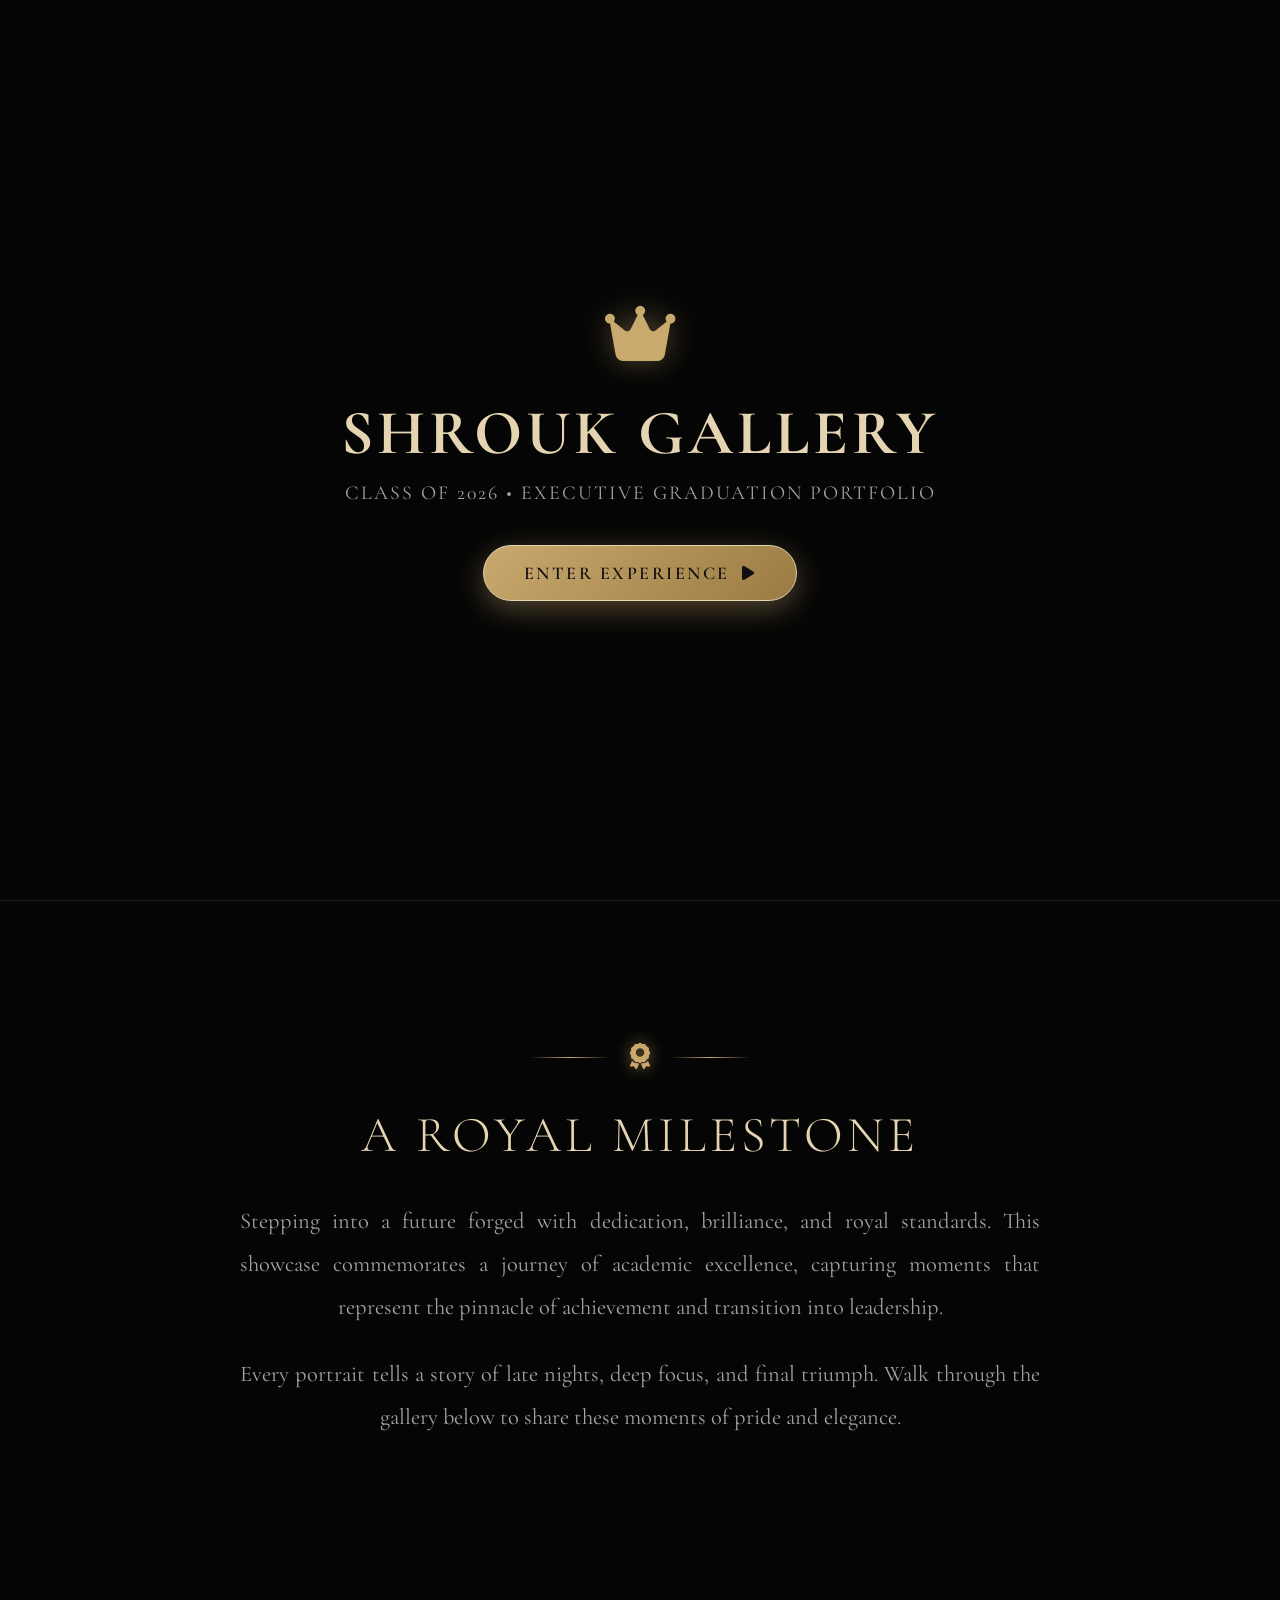
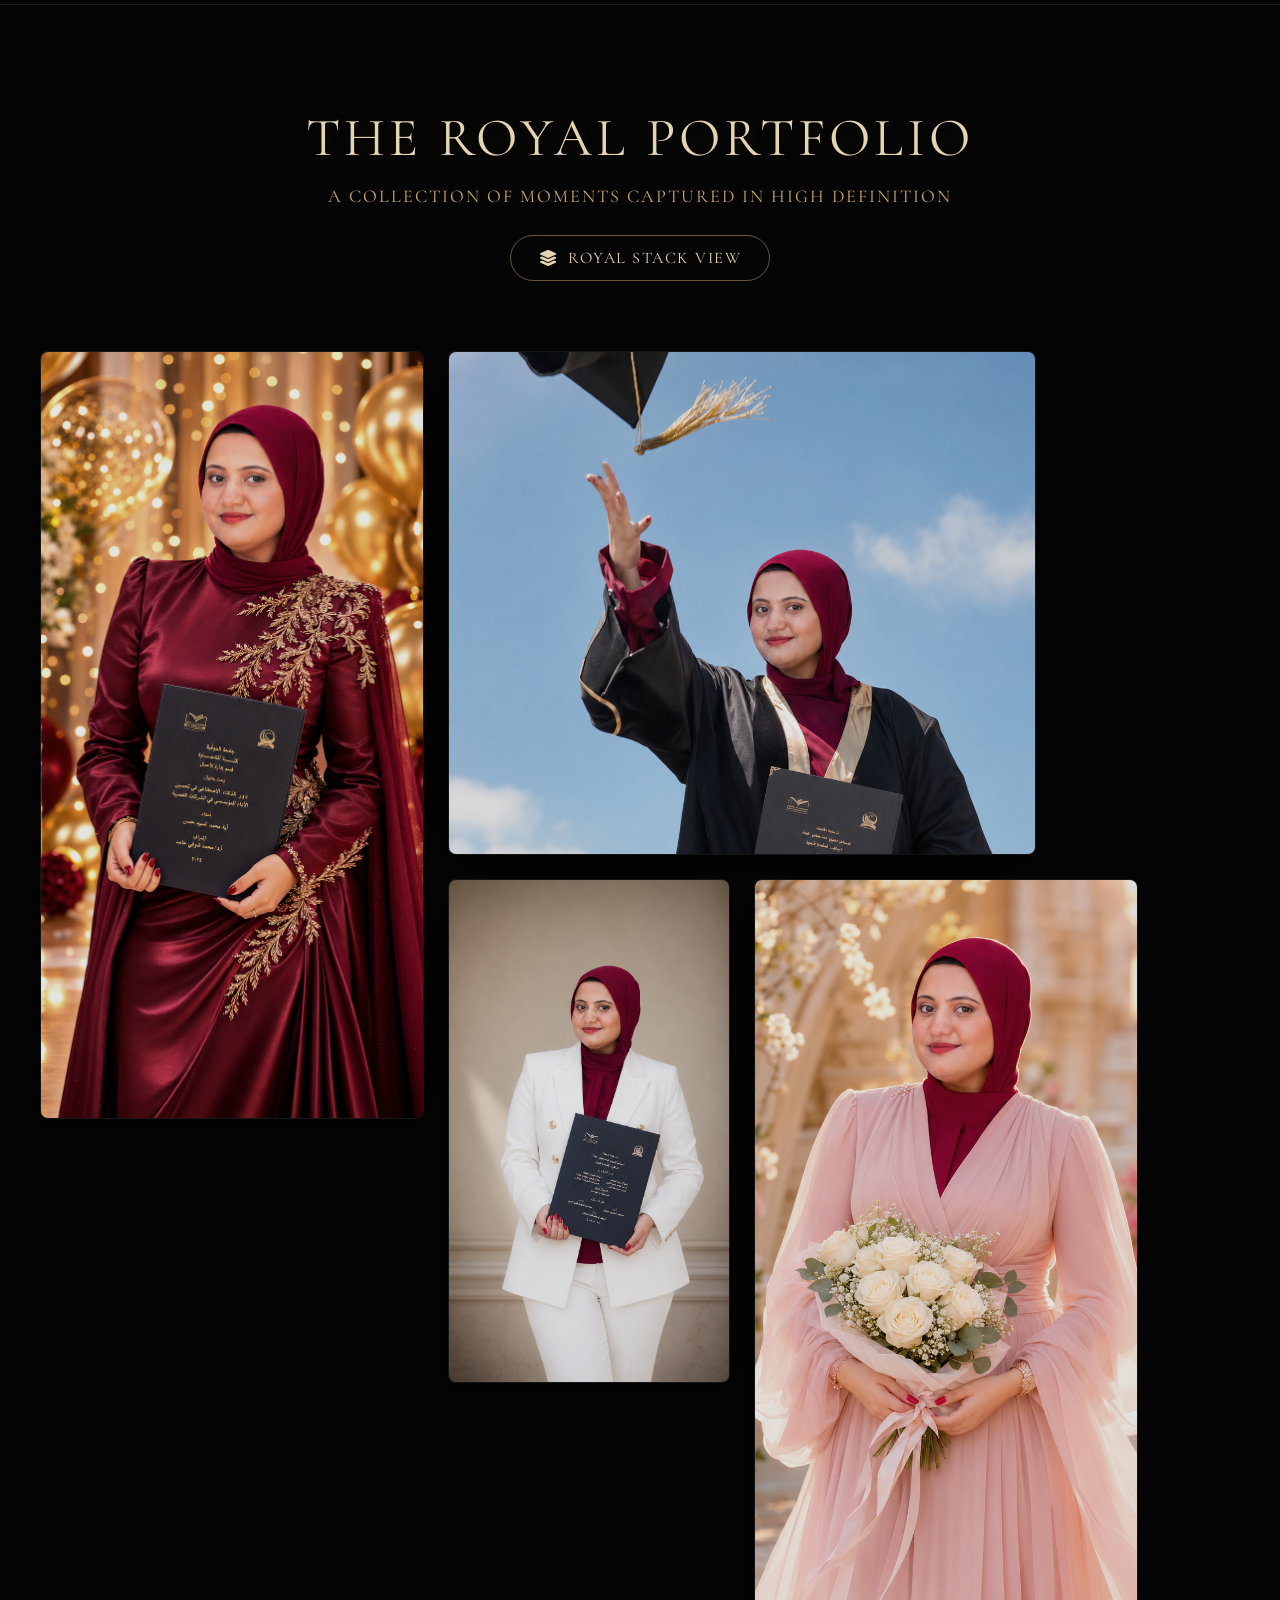
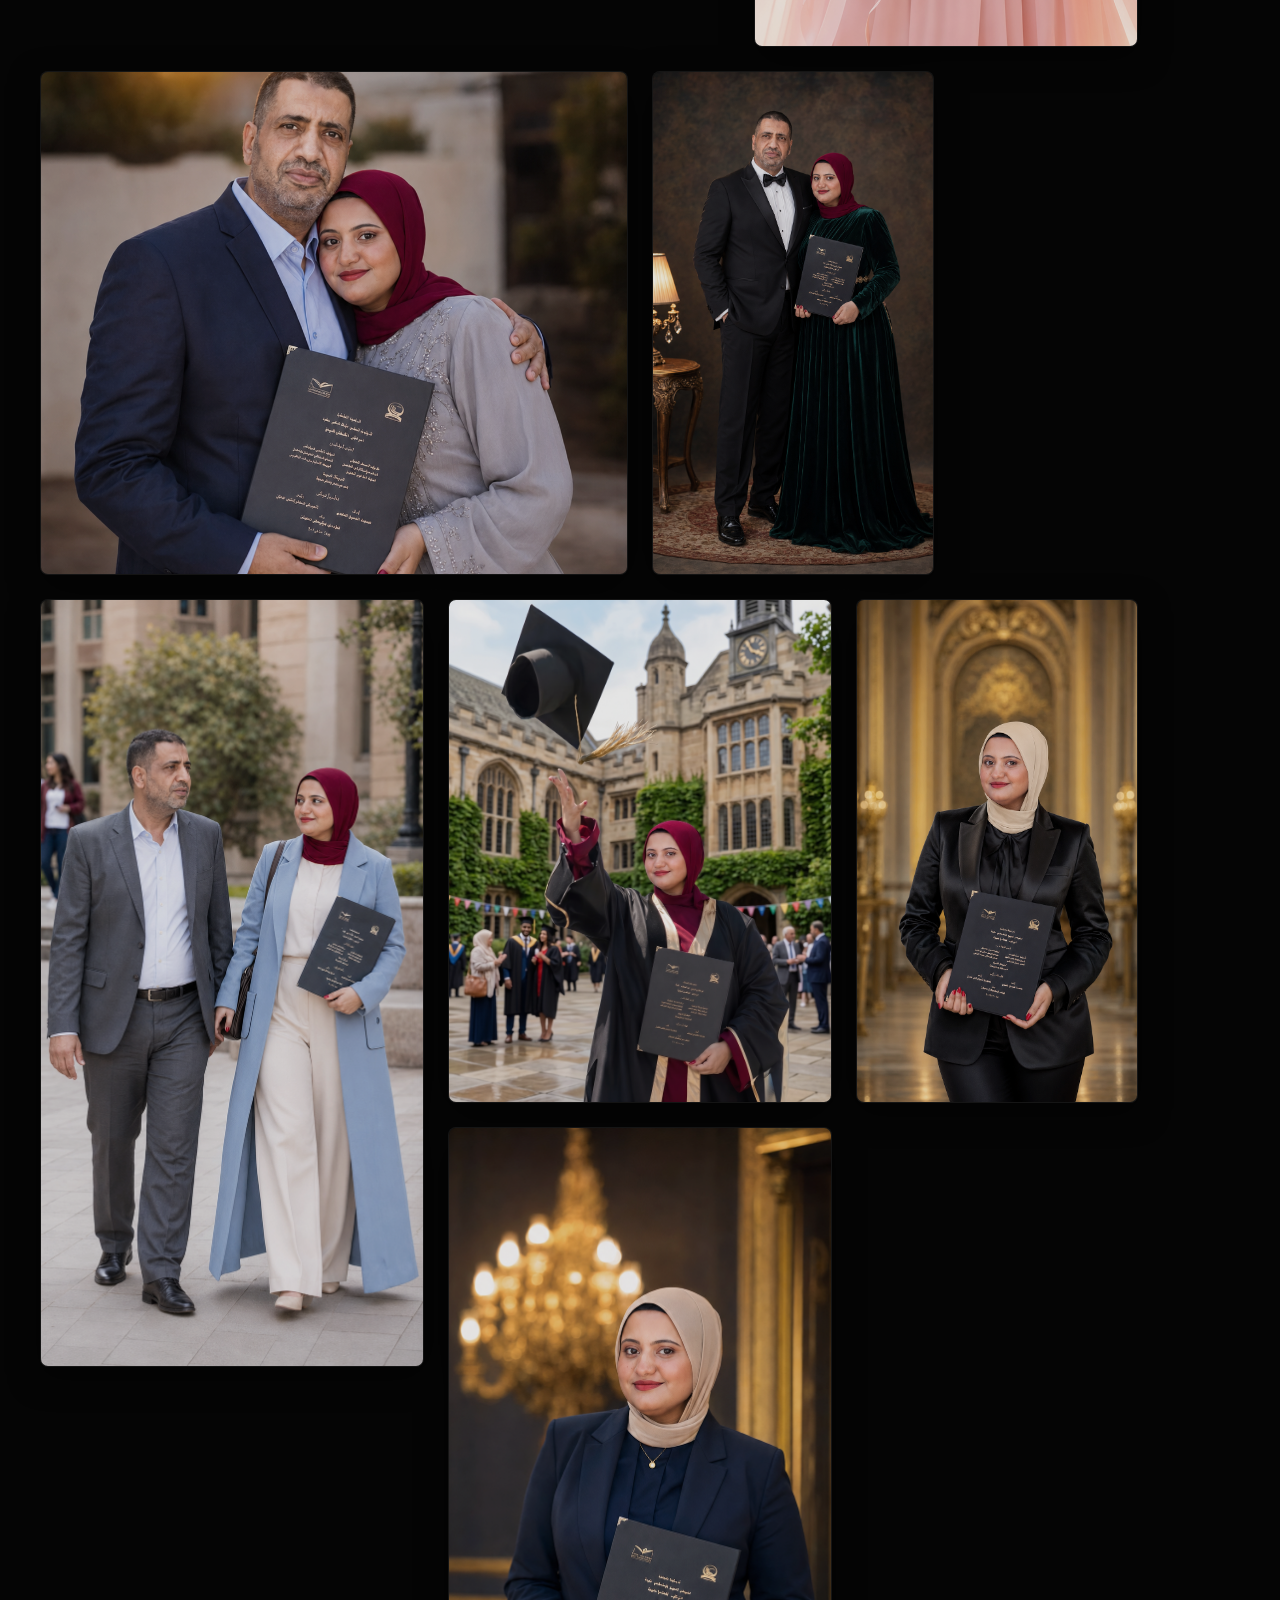
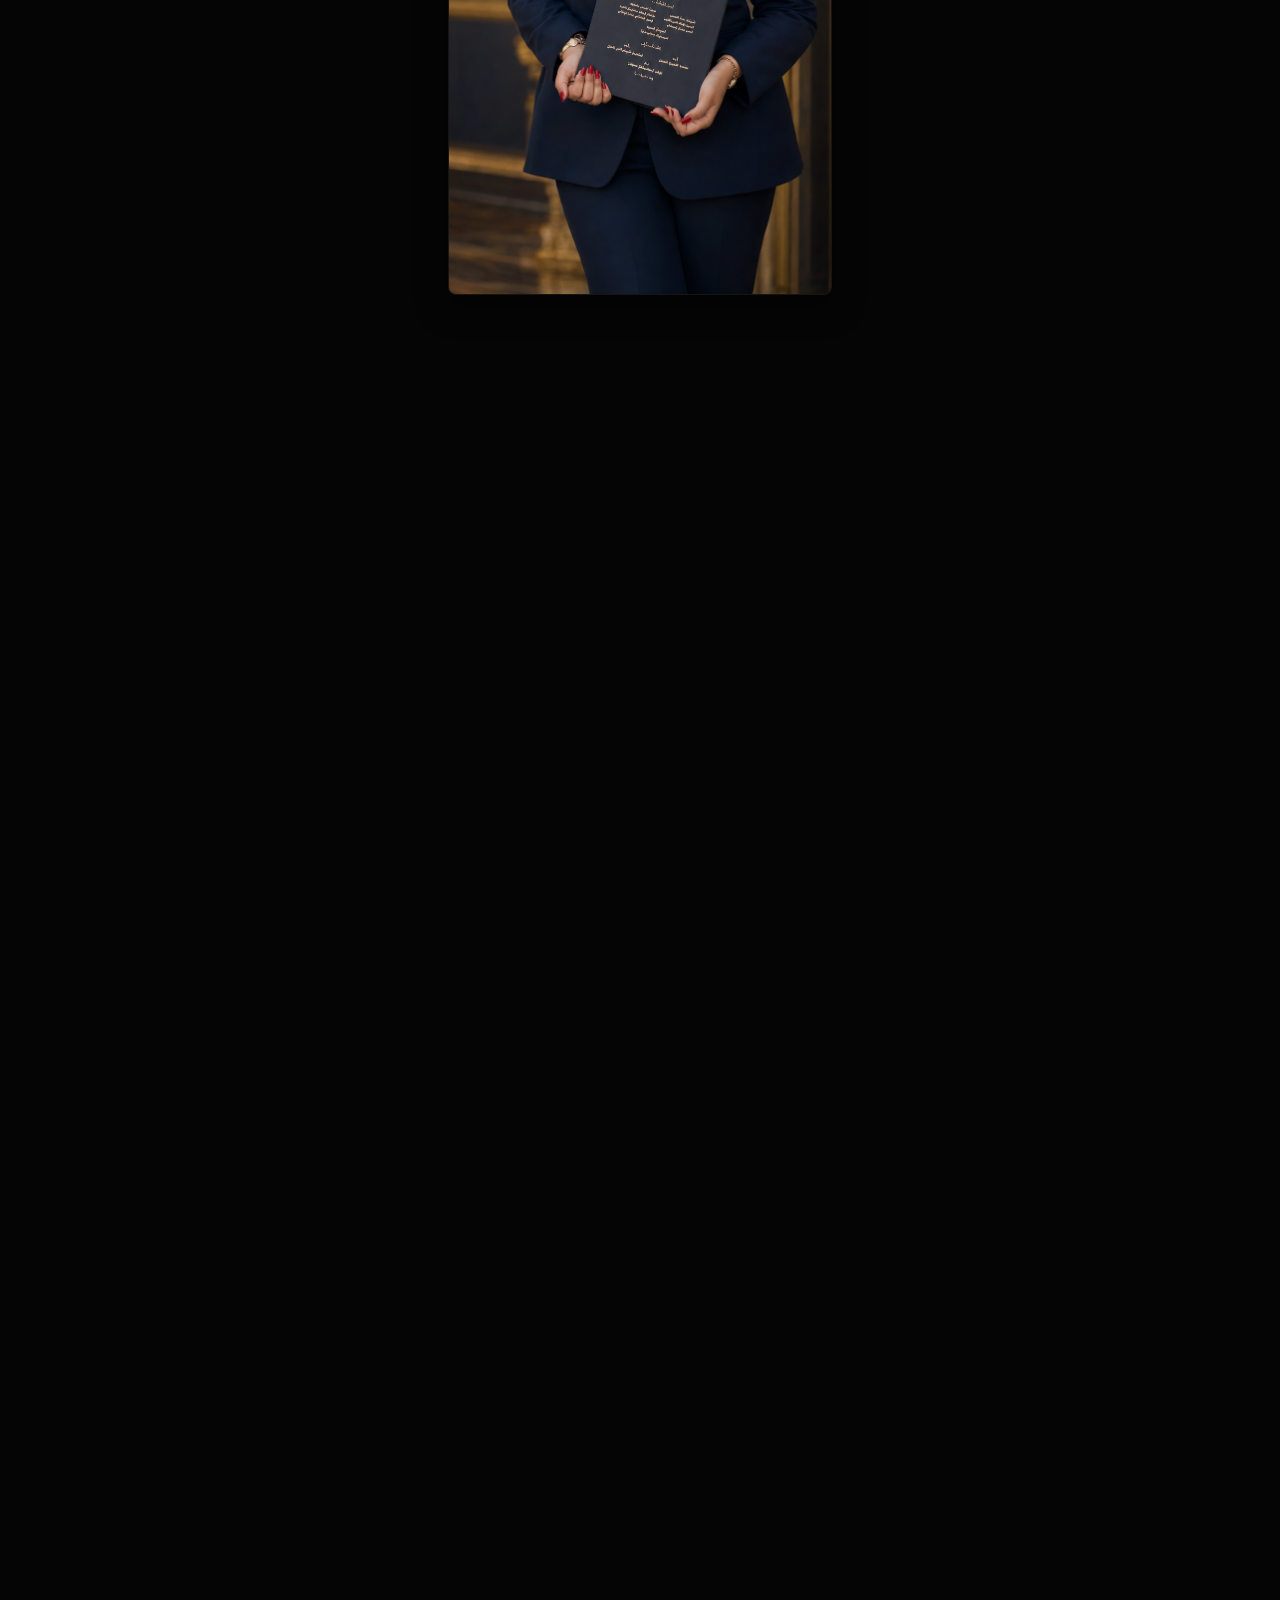
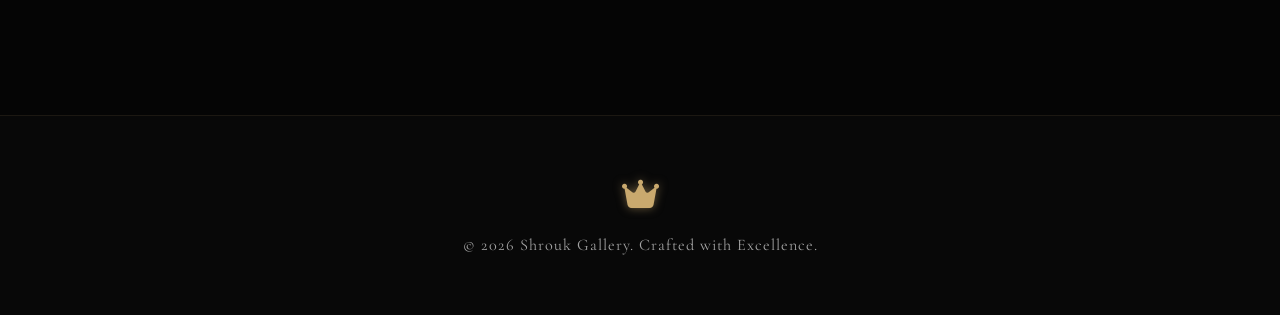
==== commit e932181f: "Add files via upload" ====
--- a/index.html
+++ b/index.html
@@ -86,7 +86,7 @@
     <div class="video-bg-container">
       <!-- We search for a local video file video.mp4, and fall back to a high-end royalty-free background loop -->
       <video id="hero-bg-video" autoplay loop muted playsinline poster="1.png">
-        <source src="video.mp4" type="video/mp4">
+        <source src="document_5891002724018823115.mp4" type="video/mp4">
         <!-- Fallback royalty-free gold particles or graduation cinematic scene -->
         <source src="https://assets.mixkit.co/videos/preview/mixkit-gold-dust-particles-flowing-slowly-34346-large.mp4" type="video/mp4">
       </video>
@@ -447,7 +447,7 @@
       <div class="video-player-container">
         <!-- We use an elegant HTML5 video player -->
         <video id="modal-video-player" controls playsinline>
-          <source src="video.mp4" type="video/mp4">
+          <source src="document_5891002724018823115.mp4" type="video/mp4">
           <!-- Fallback stock graduation video -->
           <source src="https://assets.mixkit.co/videos/preview/mixkit-hand-holding-graduation-cap-during-commencement-41617-large.mp4" type="video/mp4">
           Your browser does not support the video tag.
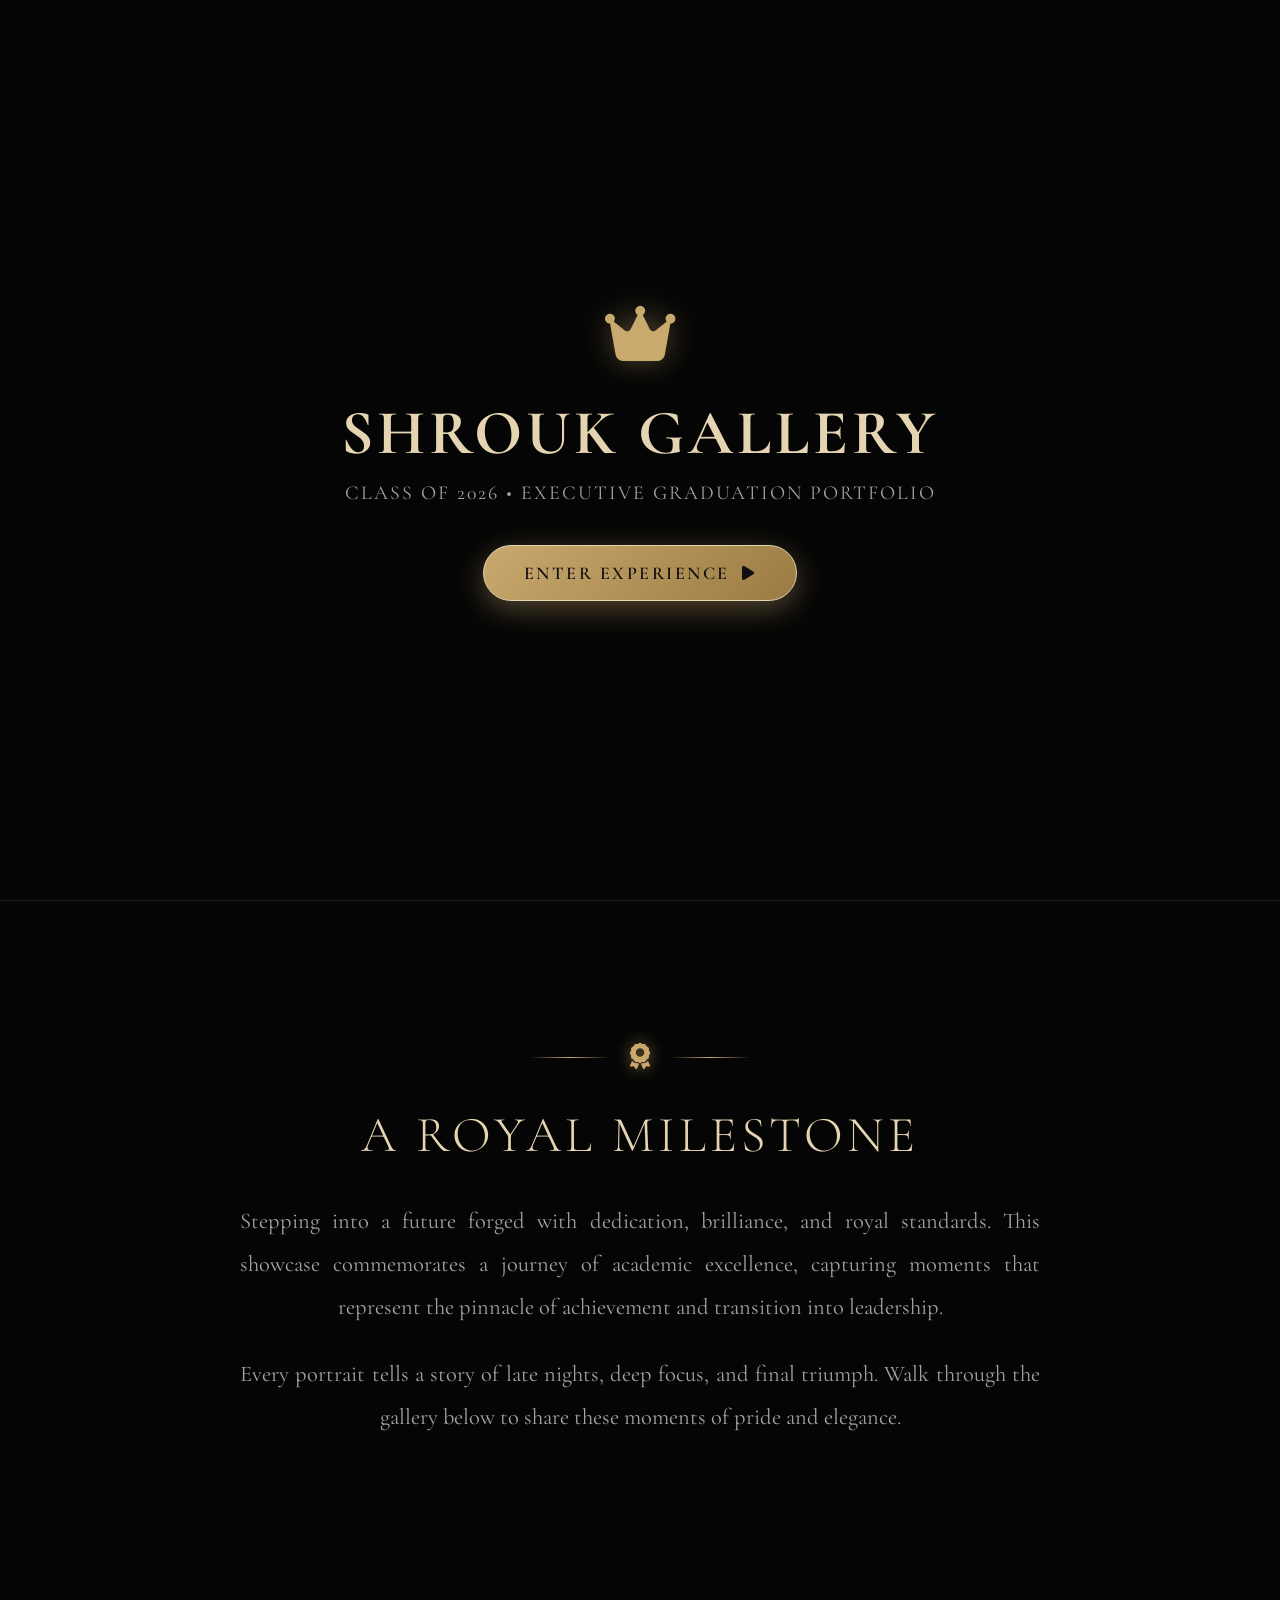
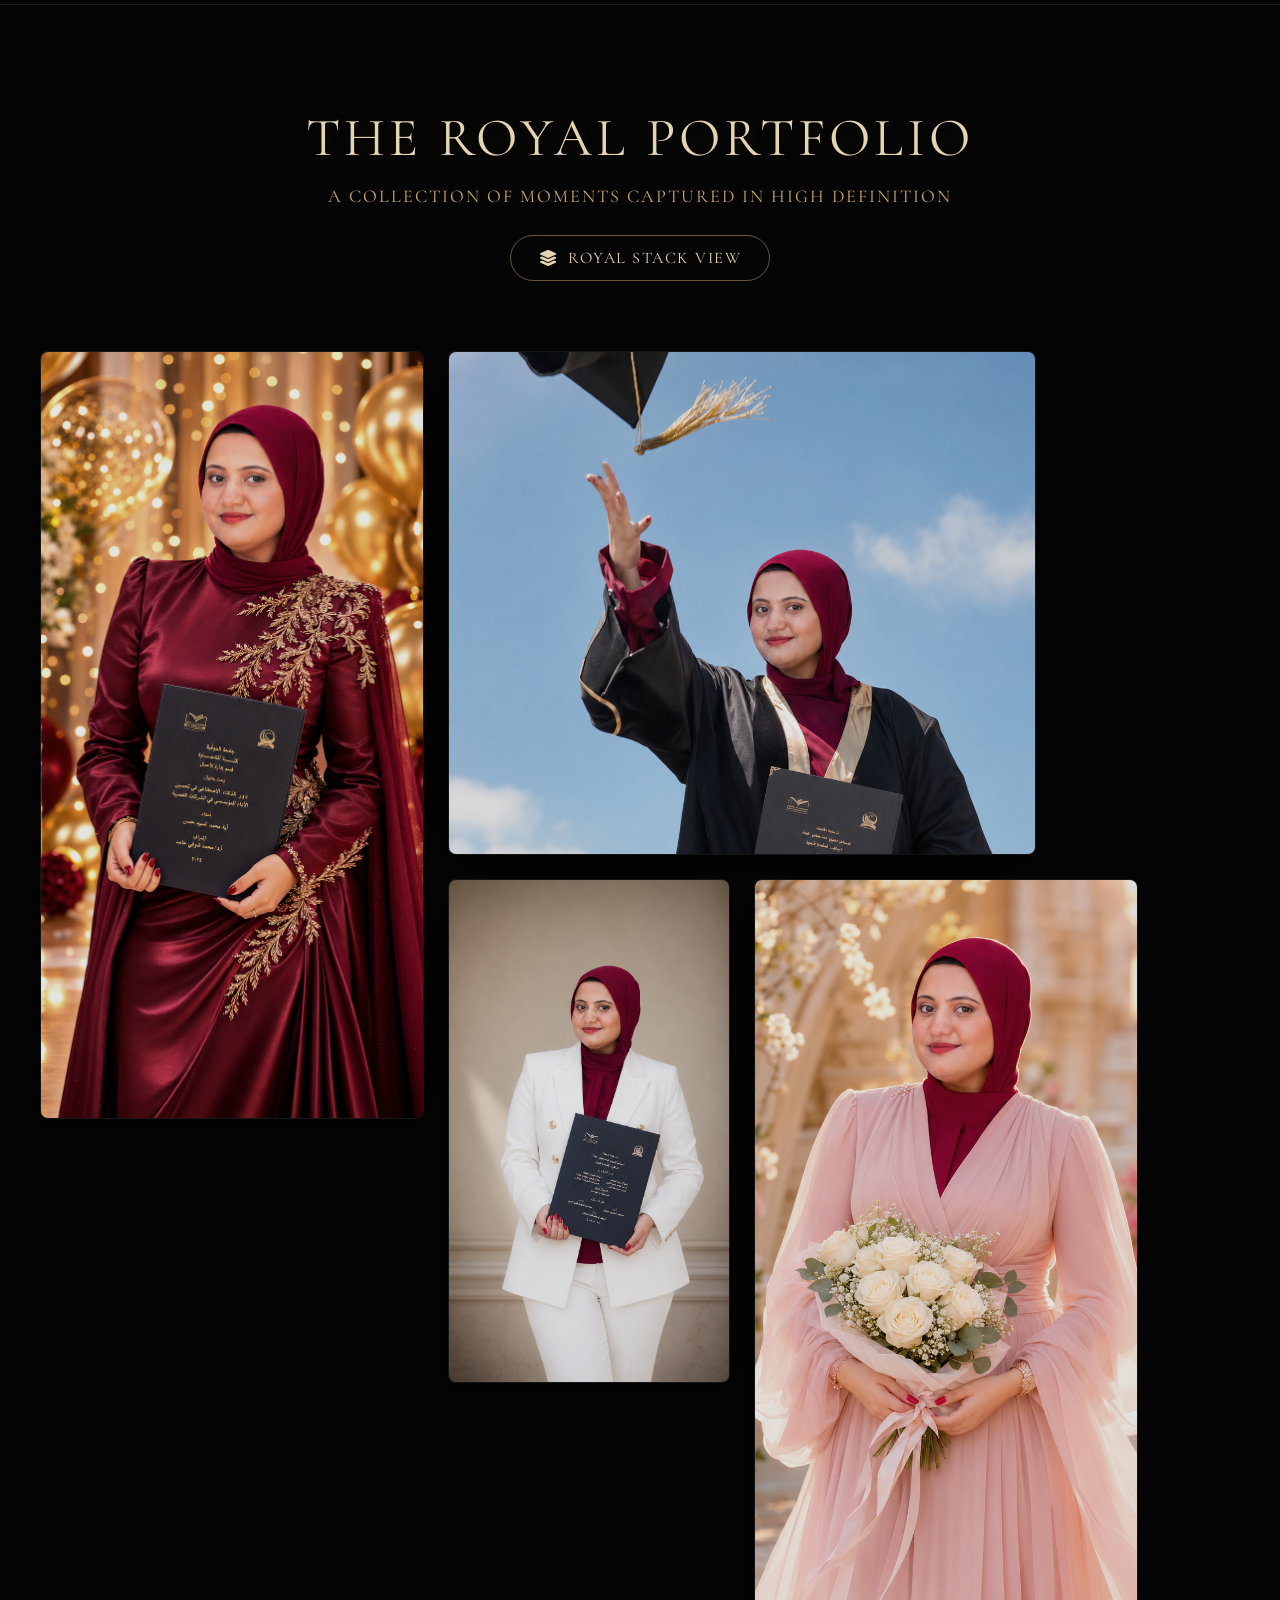
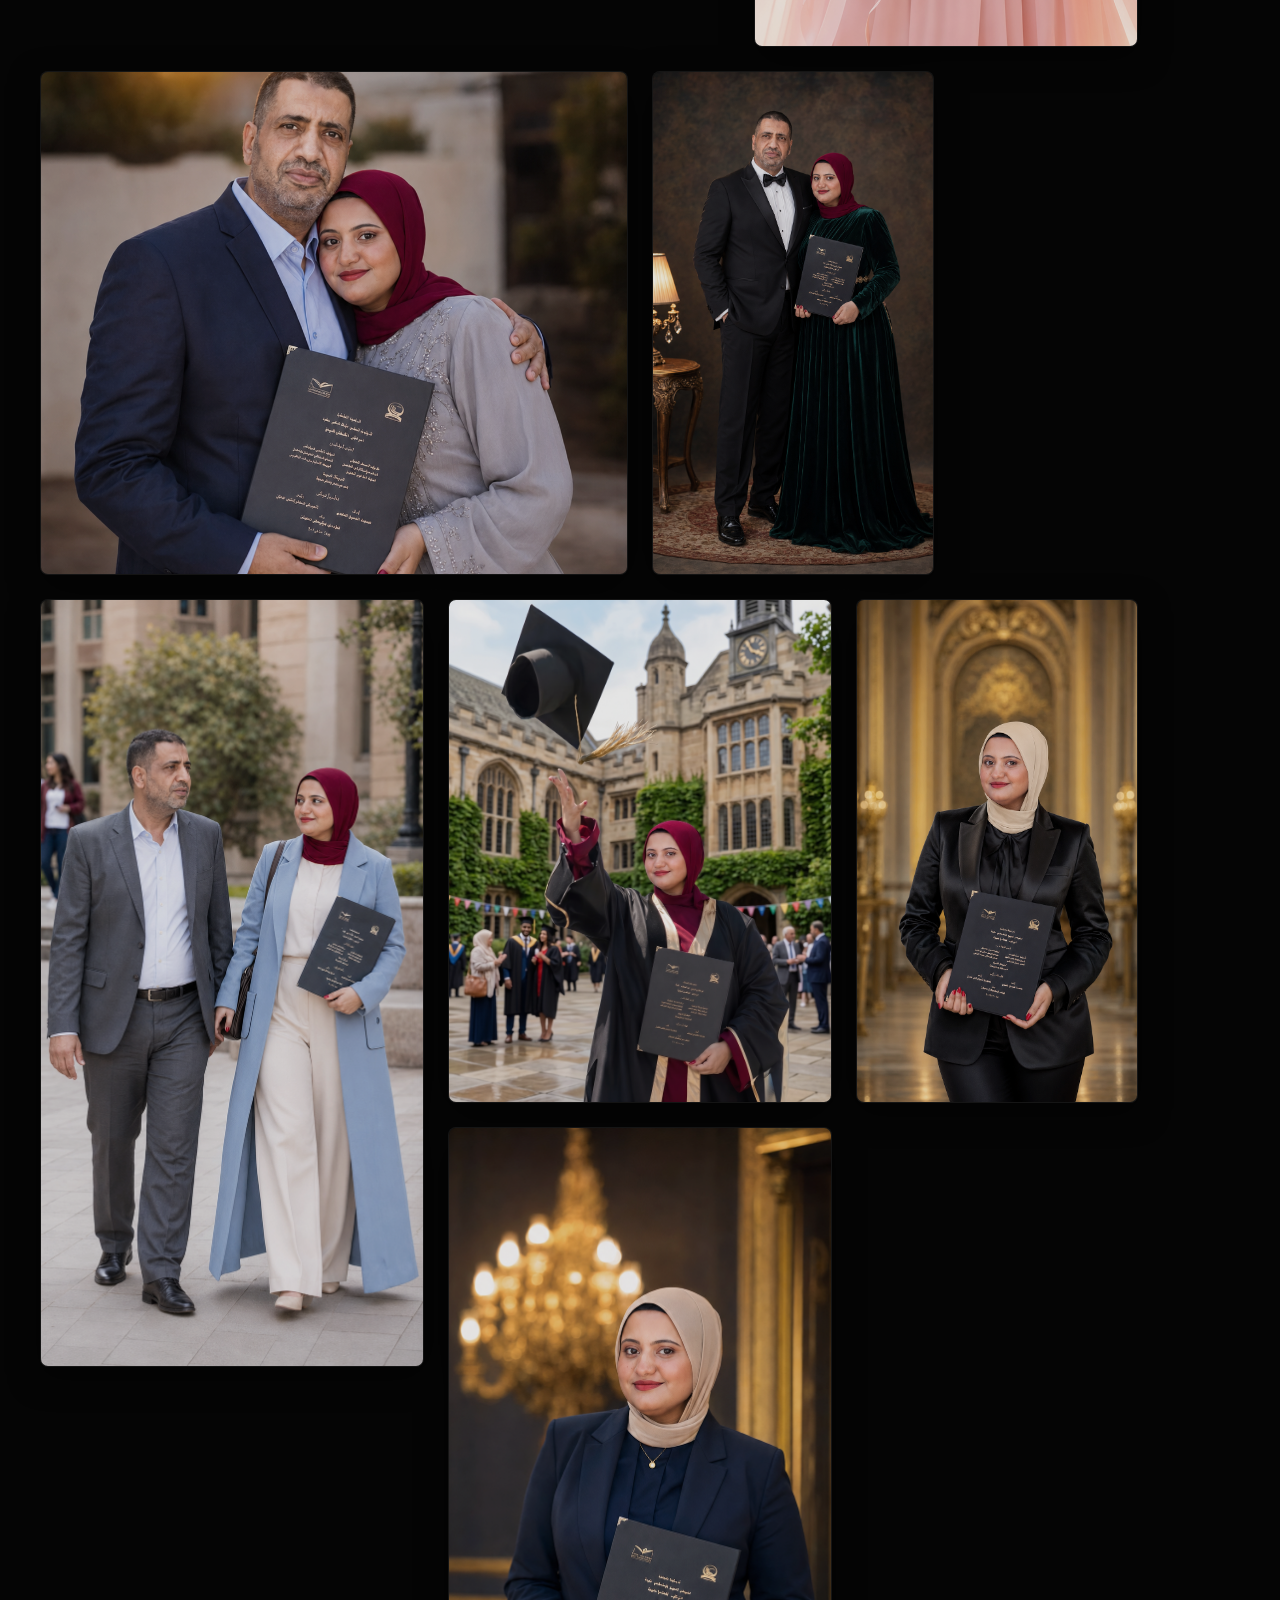
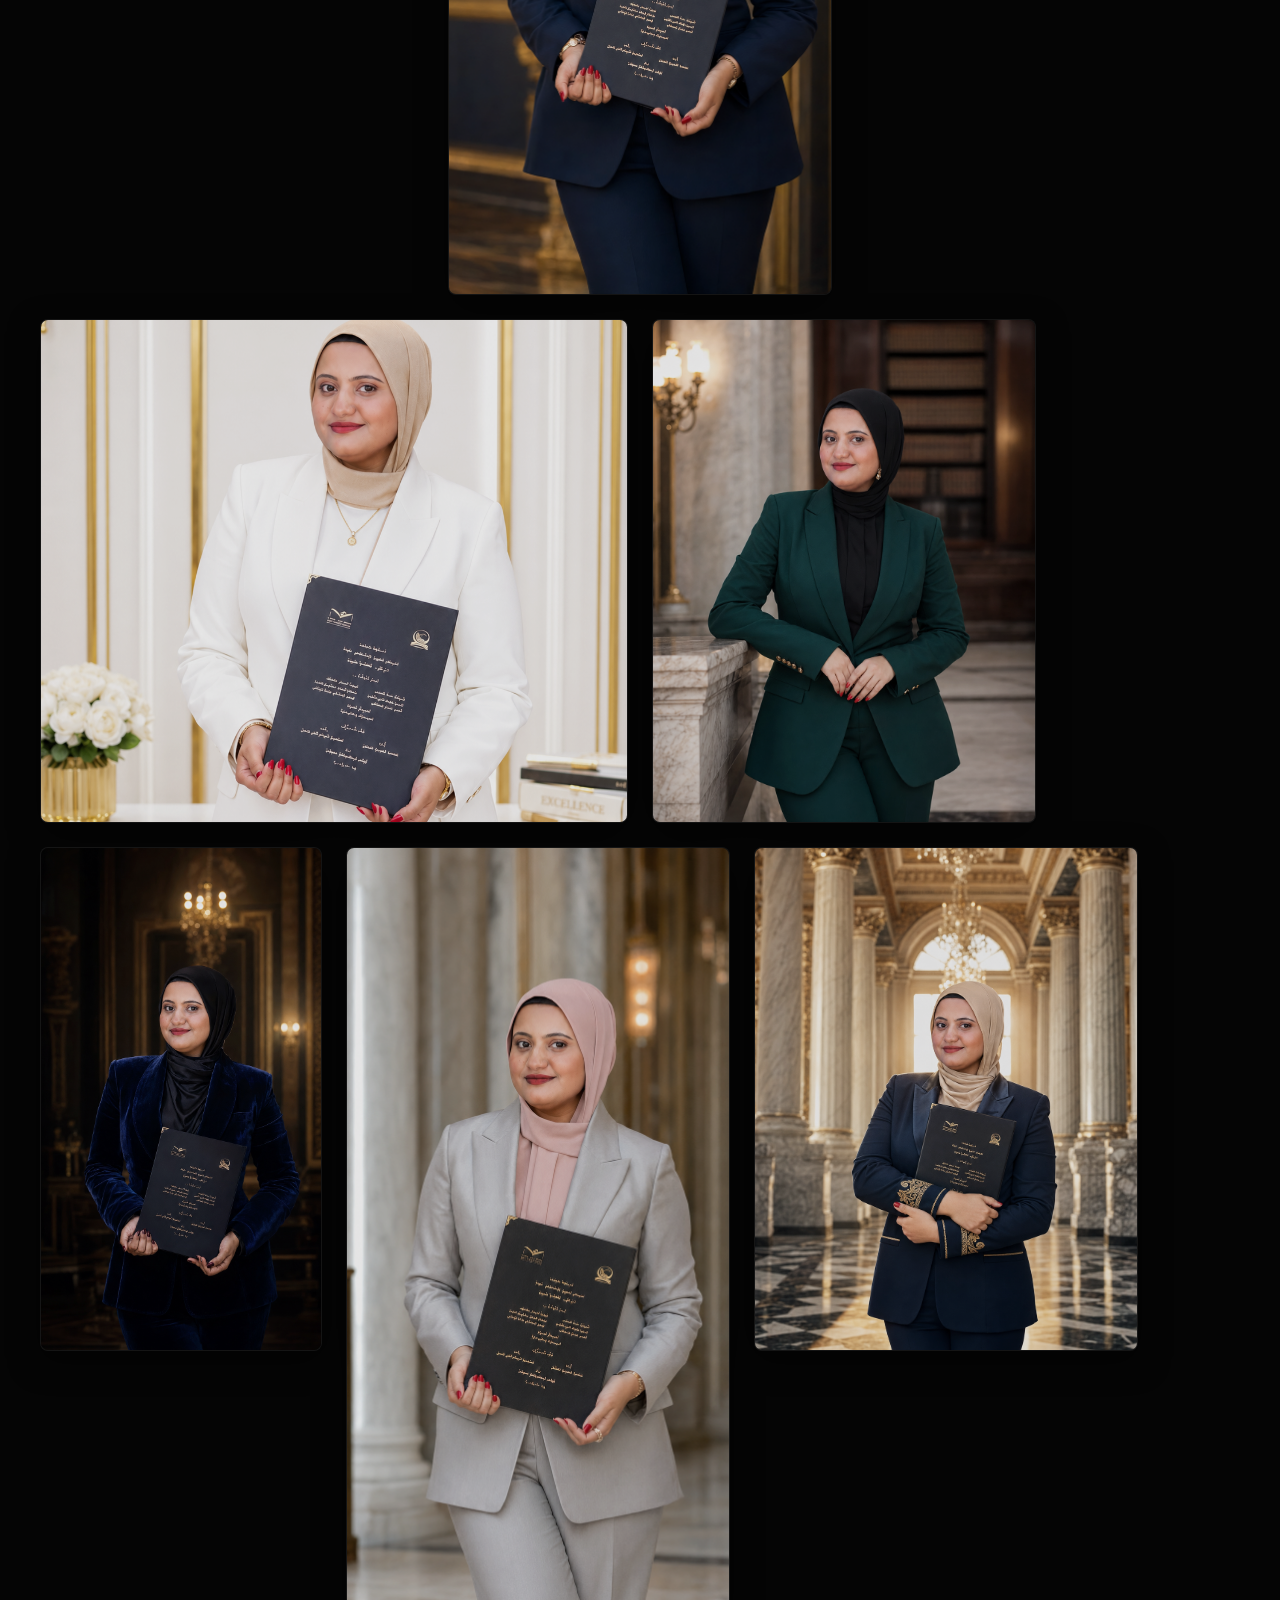
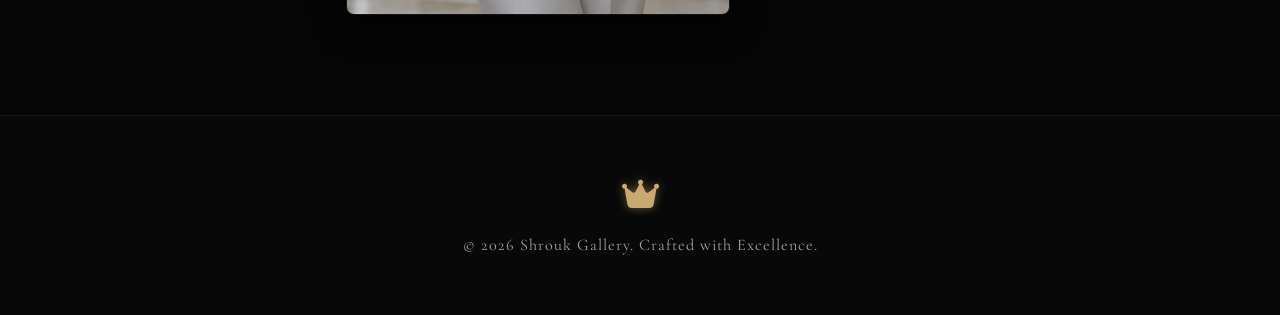
==== commit 0c1bdc50: "Add files via upload" ====
--- a/index.html
+++ b/index.html
@@ -86,8 +86,7 @@
     <div class="video-bg-container">
       <!-- We search for a local video file video.mp4, and fall back to a high-end royalty-free background loop -->
       <video id="hero-bg-video" autoplay loop muted playsinline poster="1.png">
-        <source src="document_5891002724018823115.mp4" type="video/mp4">
-        <!-- Fallback royalty-free gold particles or graduation cinematic scene -->
+        <!-- Ambient gold particles background loop -->
         <source src="https://assets.mixkit.co/videos/preview/mixkit-gold-dust-particles-flowing-slowly-34346-large.mp4" type="video/mp4">
       </video>
       <div class="video-overlay"></div>
@@ -448,8 +447,6 @@
         <!-- We use an elegant HTML5 video player -->
         <video id="modal-video-player" controls playsinline>
           <source src="document_5891002724018823115.mp4" type="video/mp4">
-          <!-- Fallback stock graduation video -->
-          <source src="https://assets.mixkit.co/videos/preview/mixkit-hand-holding-graduation-cap-during-commencement-41617-large.mp4" type="video/mp4">
           Your browser does not support the video tag.
         </video>
       </div>
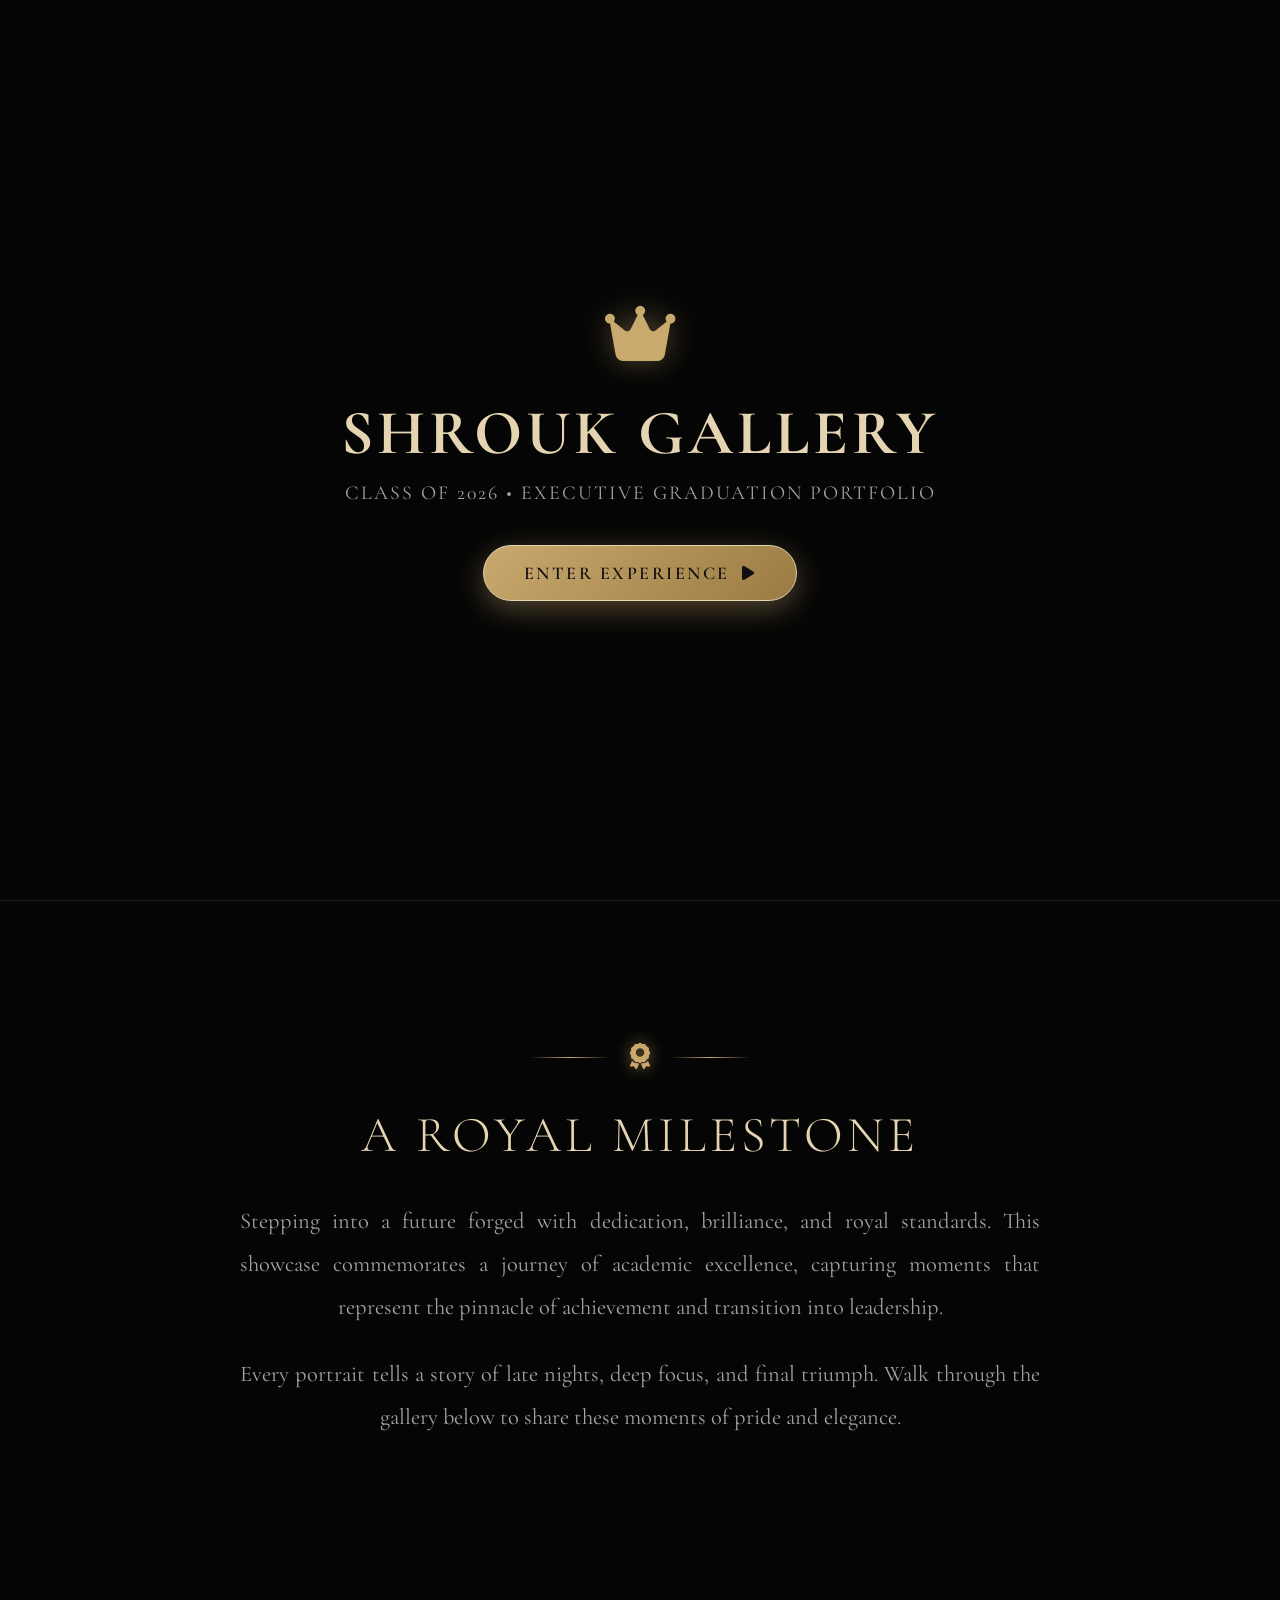
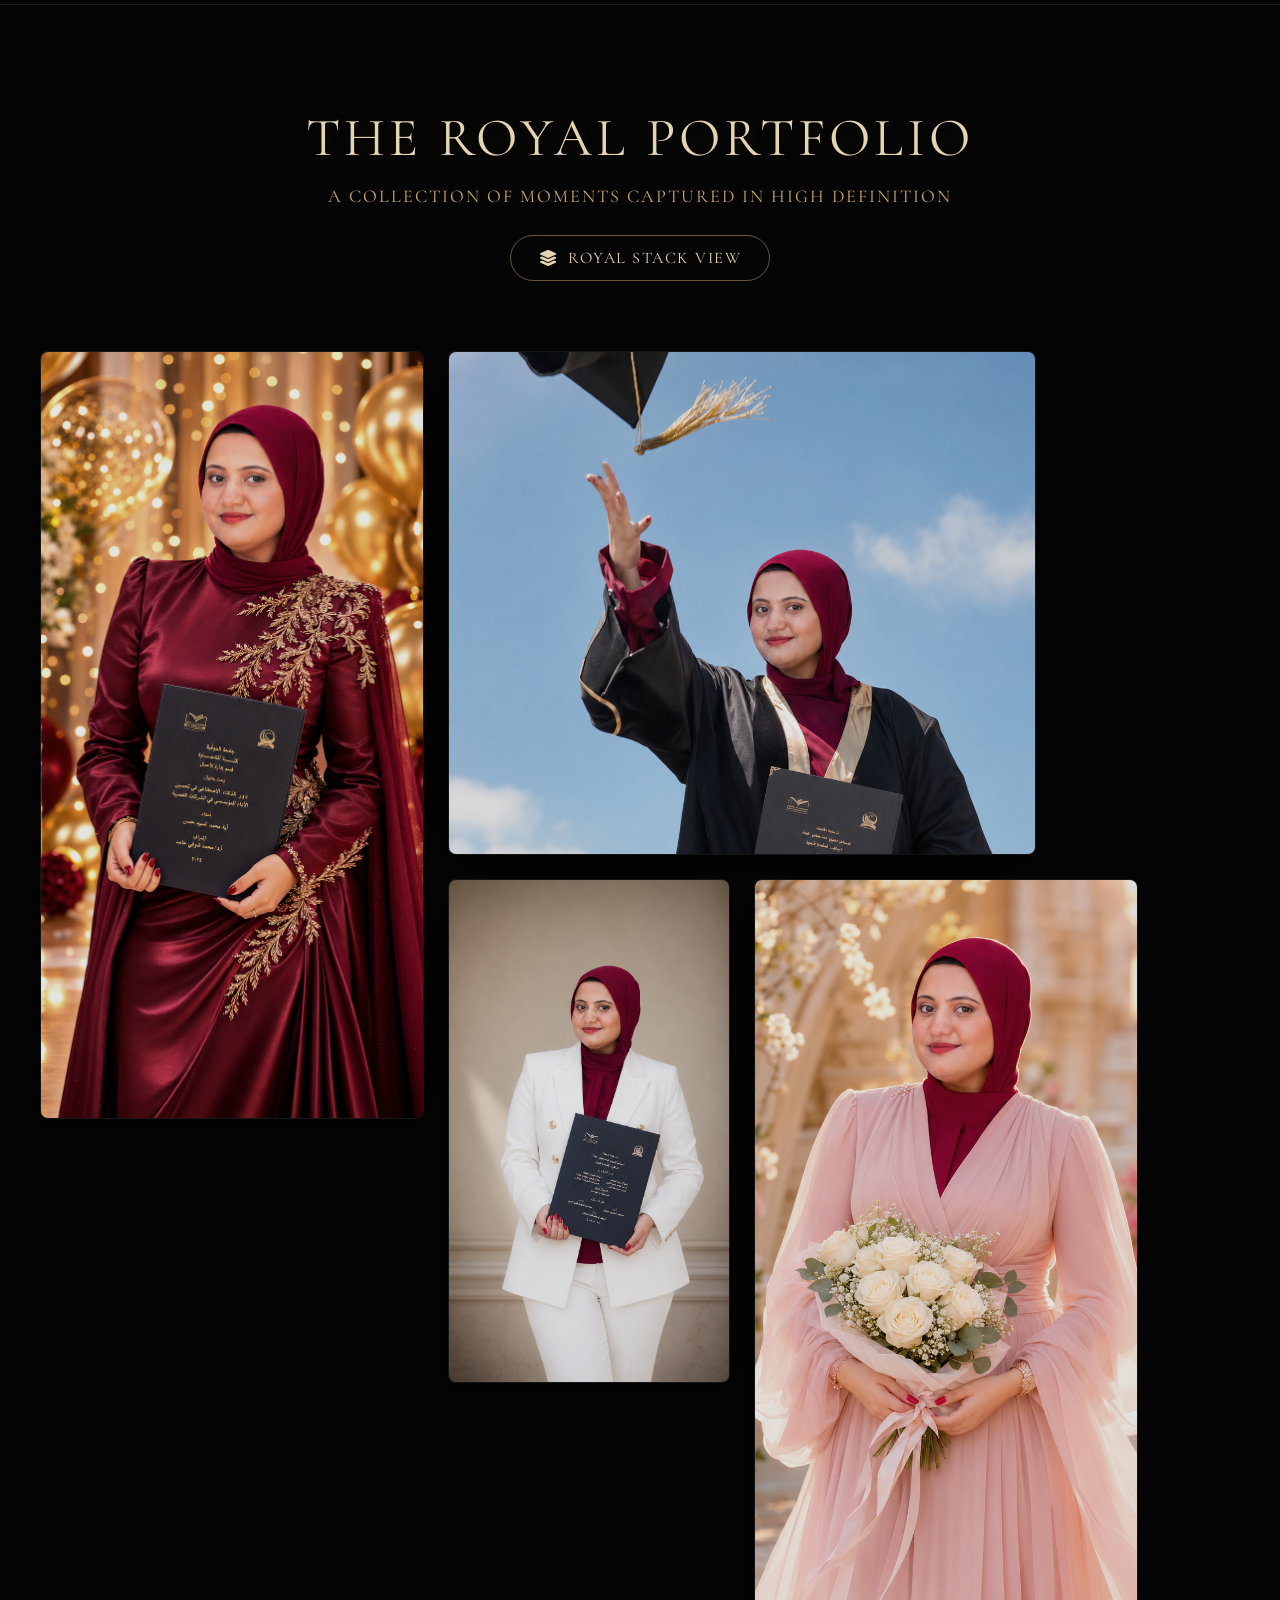
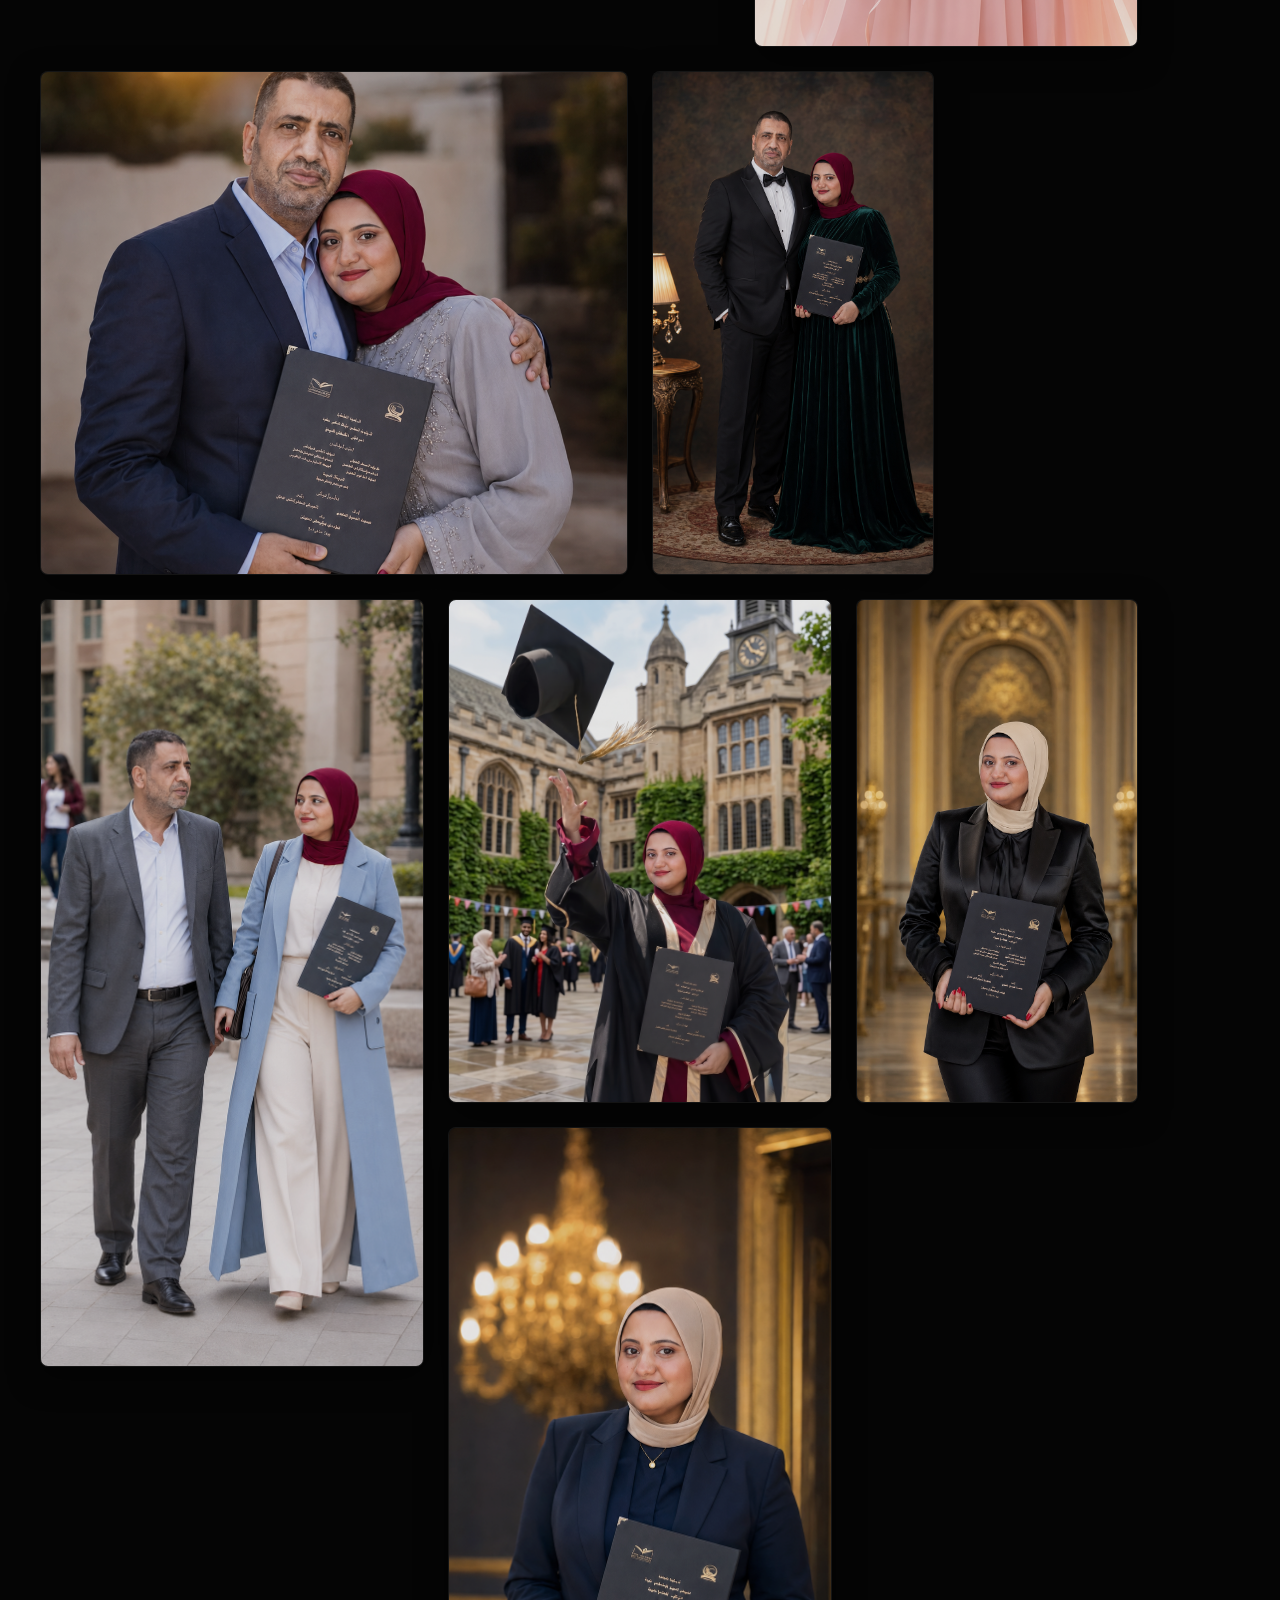
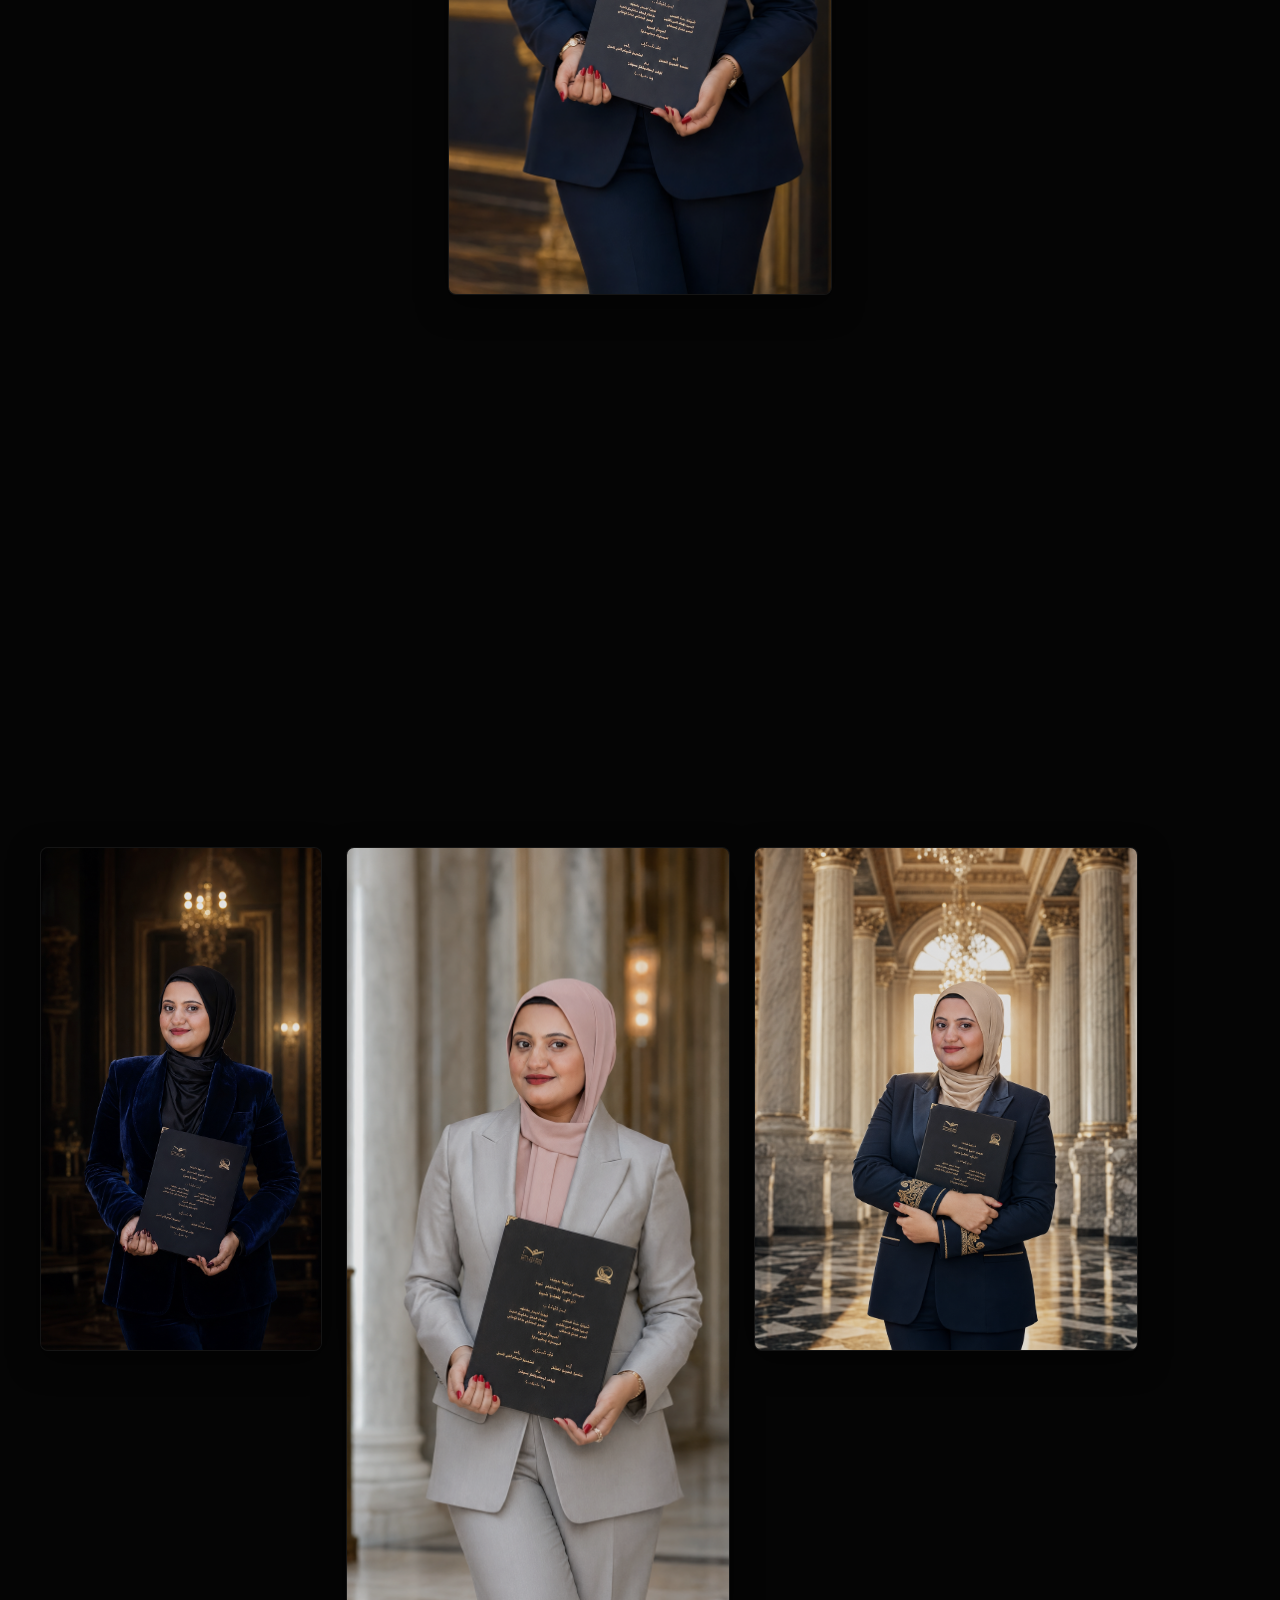
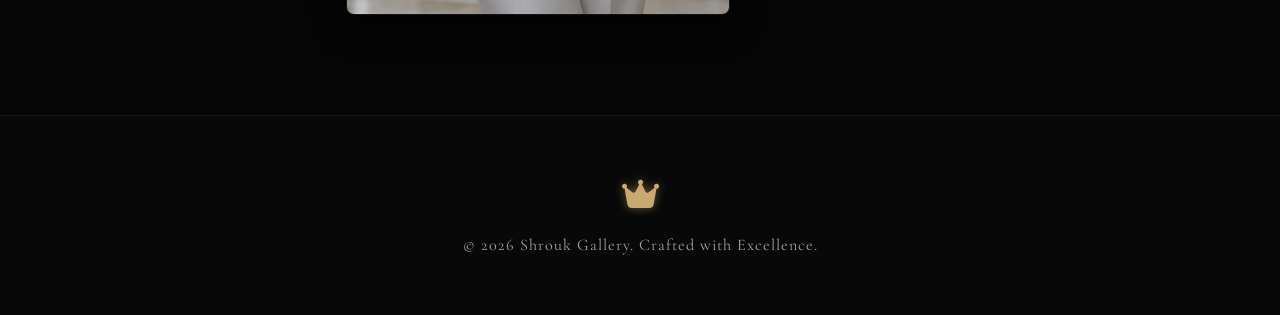
==== commit 4823e130: "Add files via upload" ====
--- a/index.html
+++ b/index.html
@@ -188,23 +188,7 @@
       </button>
     </div>
 
-    <!-- Royal Stack View Overlay (hidden by default) -->
-    <div id="stack-view" class="stack-view" aria-hidden="true">
-      <div class="stack-stage">
-        <!-- Cards rendered by JS -->
-      </div>
-      <div class="stack-controls">
-        <button class="stack-nav-btn" id="stack-prev"><i class="fa-solid fa-chevron-left"></i></button>
-        <div class="stack-counter">
-          <span id="stack-current">1</span> / <span id="stack-total">16</span>
-        </div>
-        <button class="stack-nav-btn" id="stack-next"><i class="fa-solid fa-chevron-right"></i></button>
-      </div>
-      <button class="stack-close-btn" id="stack-close">
-        <i class="fa-solid fa-grid-2"></i>
-        <span data-key="btn-grid-view">Grid View</span>
-      </button>
-    </div>
+
 
     <!-- Gallery Container: Asymmetric Masonry layout on Desktop / Swipeable horizontal carousel on Mobile -->
     <div class="gallery-container" id="gallery-container">
@@ -428,13 +412,7 @@
     </div>
   </footer>
 
-  <!-- Sticky Bottom Share Button (For Mobile Layout) -->
-  <div class="mobile-sticky-bar">
-    <button class="sticky-share-btn" id="mobile-share-btn">
-      <i class="fa-solid fa-share-nodes"></i>
-      <span data-key="btn-share-moment">Share Moment</span>
-    </button>
-  </div>
+
 
   <!-- MODALS -->
   
@@ -509,6 +487,11 @@
     </div>
   </div>
 
+  <!-- Royal Slideshow View Overlay (hidden by default) -->
+  <div id="slideshow-view" class="slideshow-view" aria-hidden="true">
+    <img id="slideshow-img" src="" alt="Slideshow Image">
+  </div>
+
   <!-- JavaScript file -->
   <script src="script.js"></script>
 </body>
--- a/style.css
+++ b/style.css
@@ -1556,178 +1556,52 @@
   flex-direction: row-reverse;
 }
 
-/* Utility: hide grid when stack is active */
-.gallery-container.stack-hidden {
+/* Utility: lock scroll and hide grid when slideshow is active */
+body.slideshow-open {
+  overflow: hidden !important;
+}
+
+.gallery-container.slideshow-active {
   display: none !important;
 }
 
 /* ==========================================================================
-   Royal Stack View
+   Royal Slideshow View (Minimal Clean Fullscreen)
    ========================================================================== */
-.stack-view {
+.slideshow-view {
   display: none;
-  flex-direction: column;
-  align-items: center;
   justify-content: center;
-  padding: 40px 20px 60px;
+  align-items: center;
+  position: fixed;
+  top: 0;
+  left: 0;
+  width: 100vw;
+  height: 100vh;
+  background-color: #000000 !important; /* solid black */
+  z-index: 99999; /* ensure it's on top of everything, including header */
   opacity: 0;
   transition: opacity 0.5s ease;
-}
-
-.stack-view.active {
+  cursor: pointer; /* Click anywhere to exit */
+}
+
+.slideshow-view.active {
   display: flex;
   opacity: 1;
 }
 
-/* Stage: perspective container for the fan */
-.stack-stage {
-  position: relative;
-  width: 100%;
-  max-width: 500px;
-  height: 480px;
-  display: flex;
-  align-items: center;
-  justify-content: center;
-  perspective: 1200px;
-  margin: 0 auto 30px;
-}
-
-@media (max-width: 768px) {
-  .stack-stage {
-    height: 380px;
-    max-width: 340px;
-  }
-}
-
-/* Individual stack card */
-.stack-card {
-  position: absolute;
-  width: 300px;
-  height: 390px;
-  border-radius: 14px;
-  overflow: hidden;
-  cursor: pointer;
-  transform-origin: center bottom;
-  box-shadow: 0 20px 60px rgba(0,0,0,0.7), 0 0 0 1px rgba(201,169,110,0.15);
-  background-color: #111;
-  will-change: transform, opacity, filter;
-}
-
-@media (max-width: 768px) {
-  .stack-card {
-    width: 230px;
-    height: 300px;
-  }
-}
-
-.stack-card img {
-  width: 100%;
-  height: 78%;
-  object-fit: cover;
-  object-position: center top;
+#slideshow-img {
+  max-width: 100vw;
+  max-height: 100vh;
+  width: auto;
+  height: auto;
+  object-fit: contain; /* scale to fit viewport without cropping */
   display: block;
-  pointer-events: none;
-  border-bottom: 1px solid rgba(201,169,110,0.2);
-}
-
-/* Gold frame glow on the active card */
-.stack-card:first-child,
-.stack-stage .stack-card[style*="z-index: 50"] {
-  box-shadow: 0 25px 70px rgba(0,0,0,0.8),
-              0 0 0 2px var(--primary-gold),
-              0 0 30px rgba(201,169,110,0.3);
-}
-
-/* Caption at the bottom of each card */
-.stack-card-caption {
-  padding: 14px 16px 10px;
-  text-align: center;
-  background: linear-gradient(to bottom, #111 0%, #0a0a0a 100%);
-}
-
-.stack-cat {
-  font-size: 0.72rem;
-  color: var(--primary-gold);
-  text-transform: uppercase;
-  letter-spacing: 1.5px;
-  display: block;
-  margin-bottom: 4px;
-}
-
-.stack-title-text {
-  font-size: 1rem;
-  color: var(--accent-cream);
-  font-weight: 400;
-  margin: 0;
-  white-space: nowrap;
-  overflow: hidden;
-  text-overflow: ellipsis;
-}
-
-/* Navigation row */
-.stack-controls {
-  display: flex;
-  align-items: center;
-  gap: 30px;
-  margin-bottom: 24px;
-}
-
-.stack-nav-btn {
-  background: transparent;
-  border: 1px solid rgba(201,169,110,0.4);
-  color: var(--accent-cream);
-  width: 52px;
-  height: 52px;
-  border-radius: 50%;
-  cursor: pointer;
-  font-size: 1.1rem;
-  display: flex;
-  align-items: center;
-  justify-content: center;
-  transition: var(--transition-fast);
-}
-
-.stack-nav-btn:hover {
-  background-color: var(--primary-gold);
-  color: var(--secondary-black);
-  box-shadow: 0 0 20px rgba(201,169,110,0.5);
-  transform: scale(1.08);
-}
-
-.stack-counter {
-  font-size: 1rem;
-  color: var(--primary-gold);
-  letter-spacing: 2px;
-  min-width: 70px;
-  text-align: center;
-}
-
-/* Close / back-to-grid button */
-.stack-close-btn {
-  background: transparent;
-  border: 1px solid rgba(201,169,110,0.35);
-  color: var(--text-muted);
-  padding: 10px 24px;
-  font-family: inherit;
-  font-size: 0.85rem;
-  letter-spacing: 1px;
-  text-transform: uppercase;
-  border-radius: 24px;
-  cursor: pointer;
-  display: inline-flex;
-  align-items: center;
-  gap: 8px;
-  transition: var(--transition-fast);
-}
-
-.stack-close-btn:hover {
-  border-color: var(--primary-gold);
-  color: var(--primary-gold);
-  box-shadow: 0 0 12px rgba(201,169,110,0.2);
-}
-
-body.rtl-mode .stack-close-btn {
-  letter-spacing: normal;
-  flex-direction: row-reverse;
-}
-
+  opacity: 1;
+  transition: opacity 0.4s ease;
+  pointer-events: none; /* click events go through to the parent slideshow-view to close */
+}
+
+#slideshow-img.fade-out {
+  opacity: 0;
+}
+
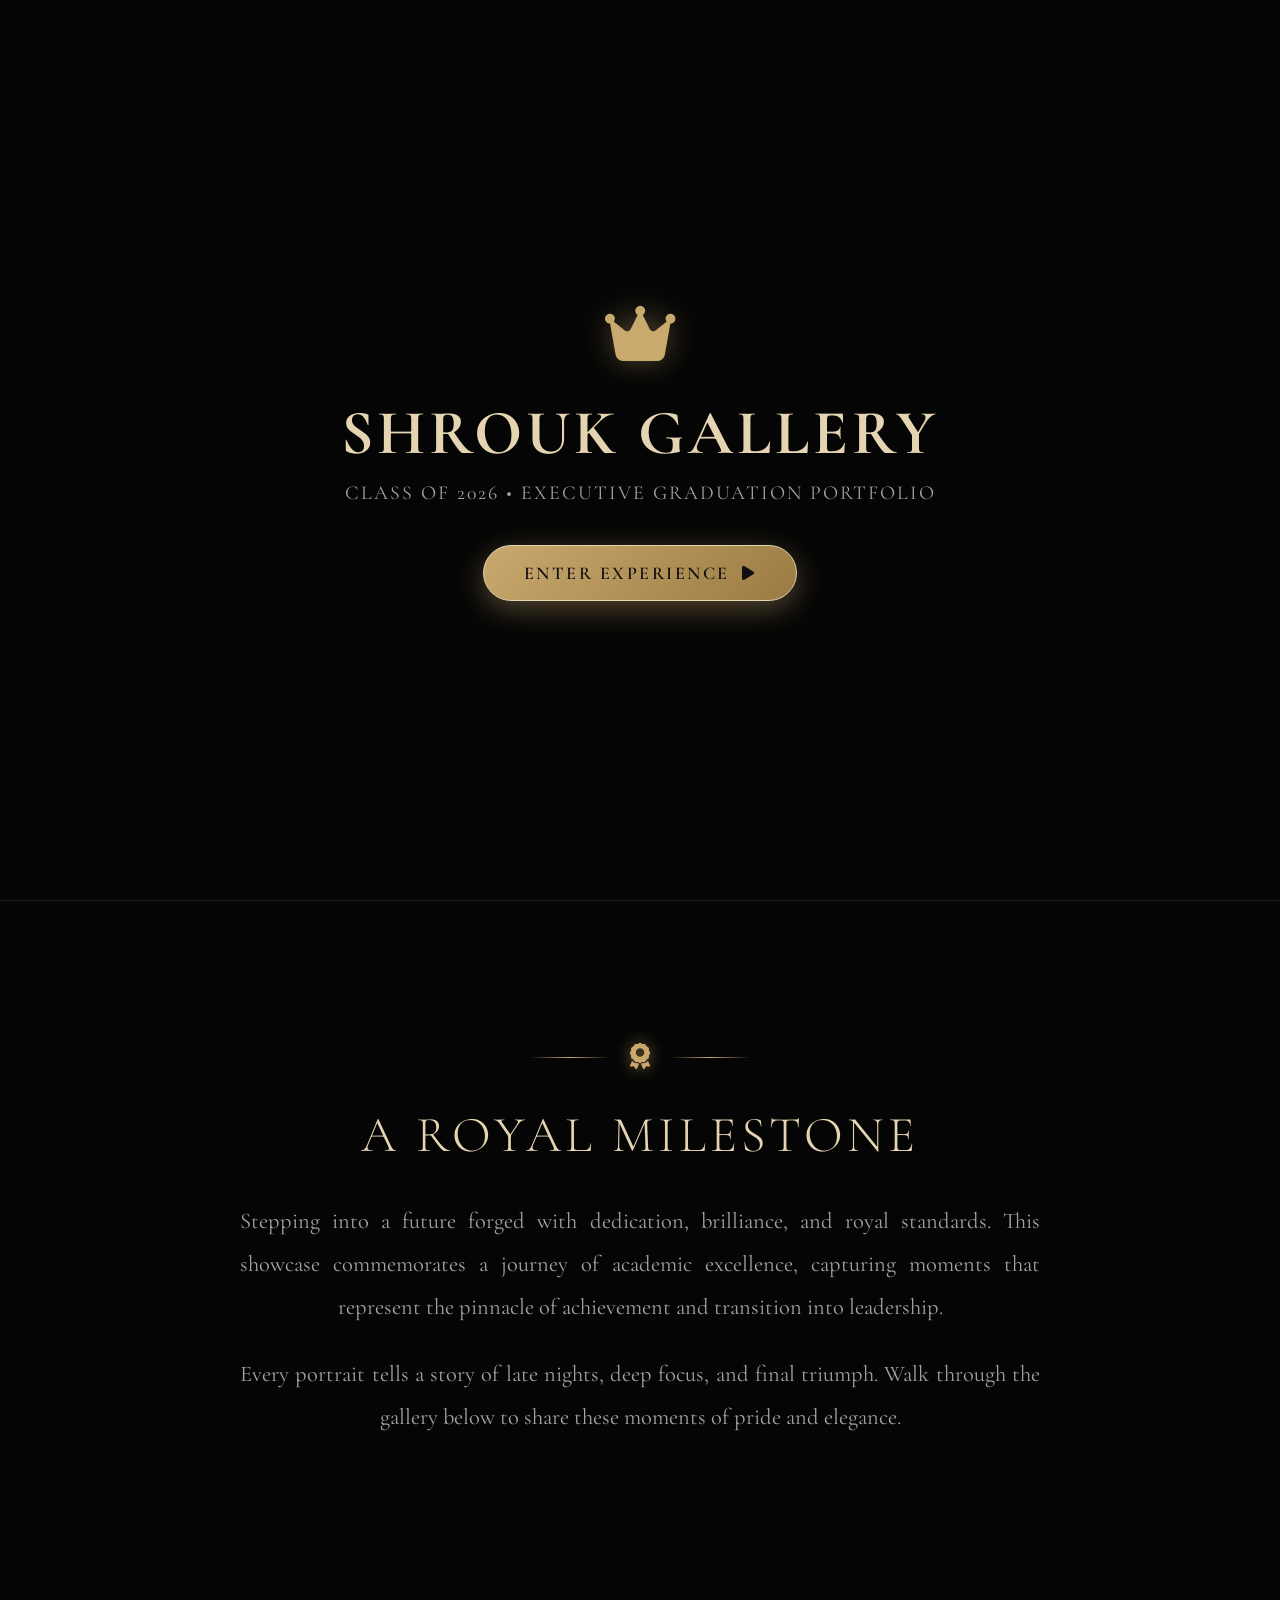
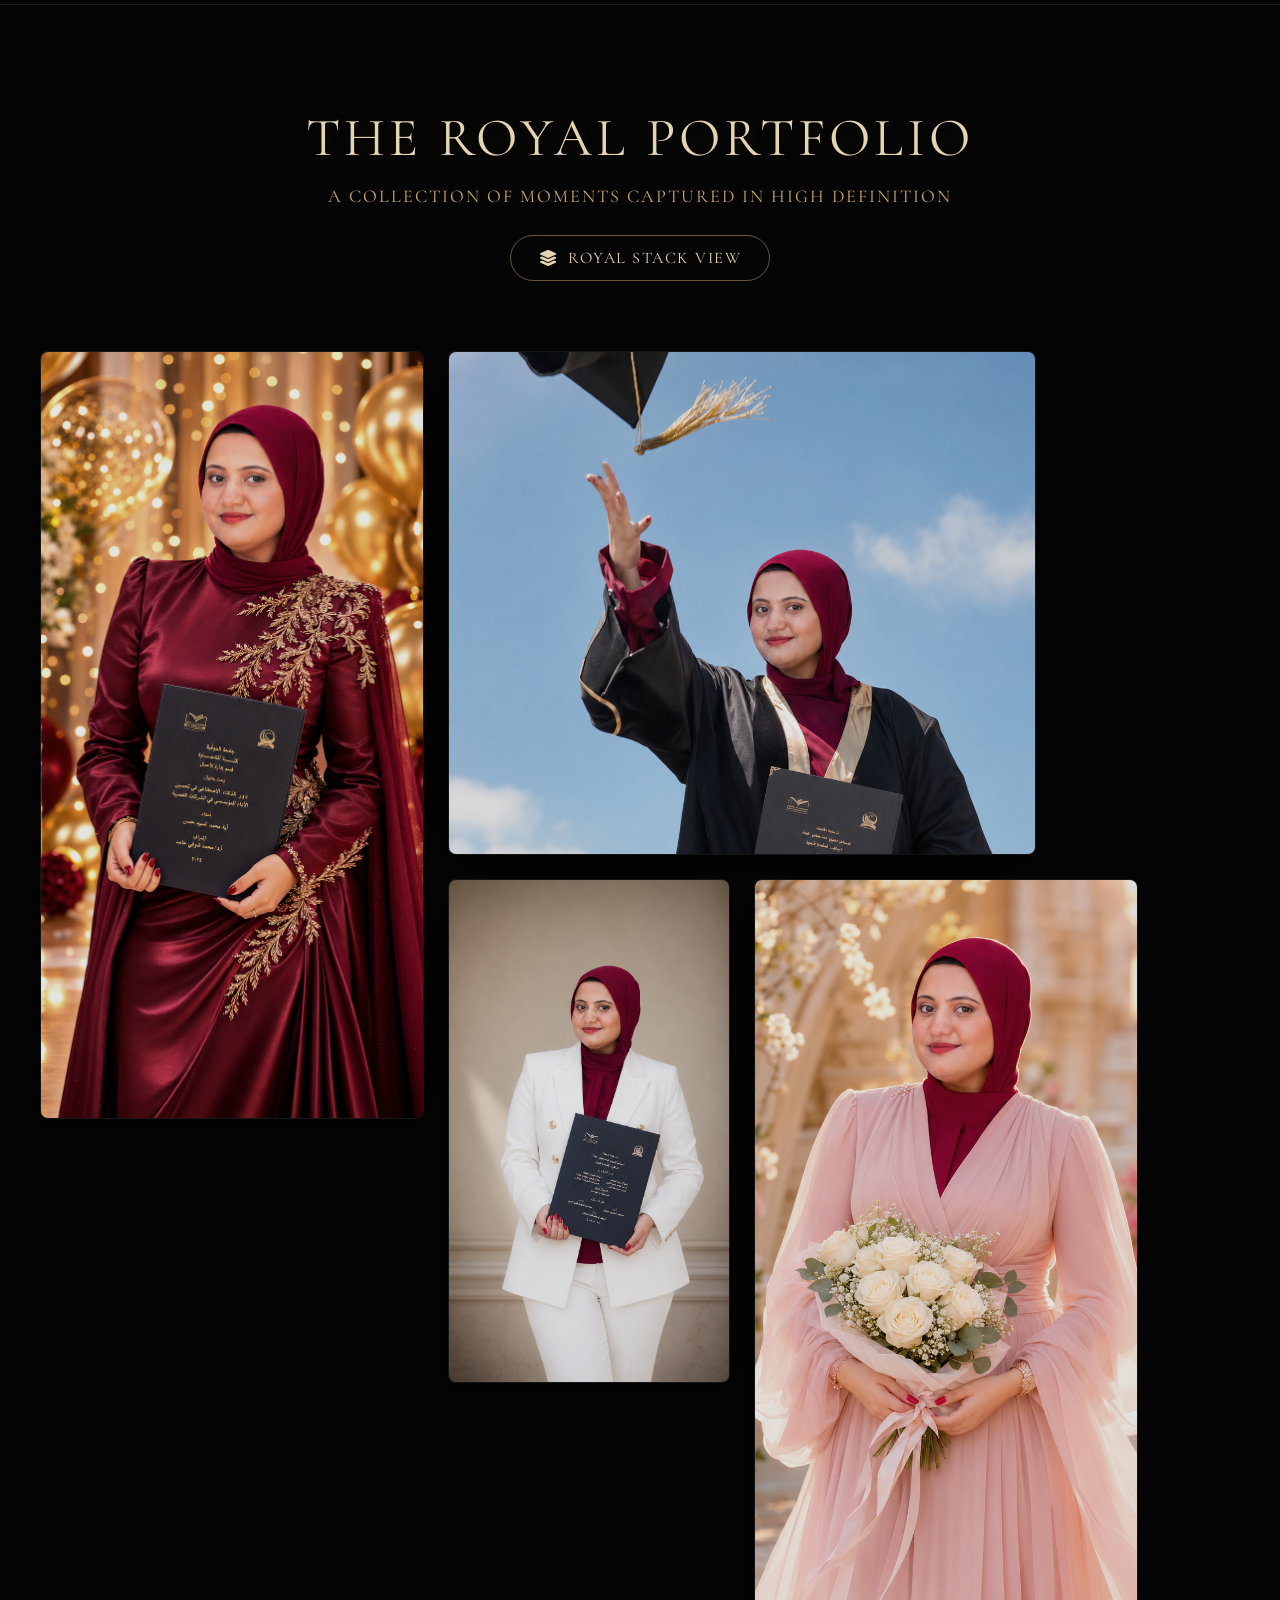
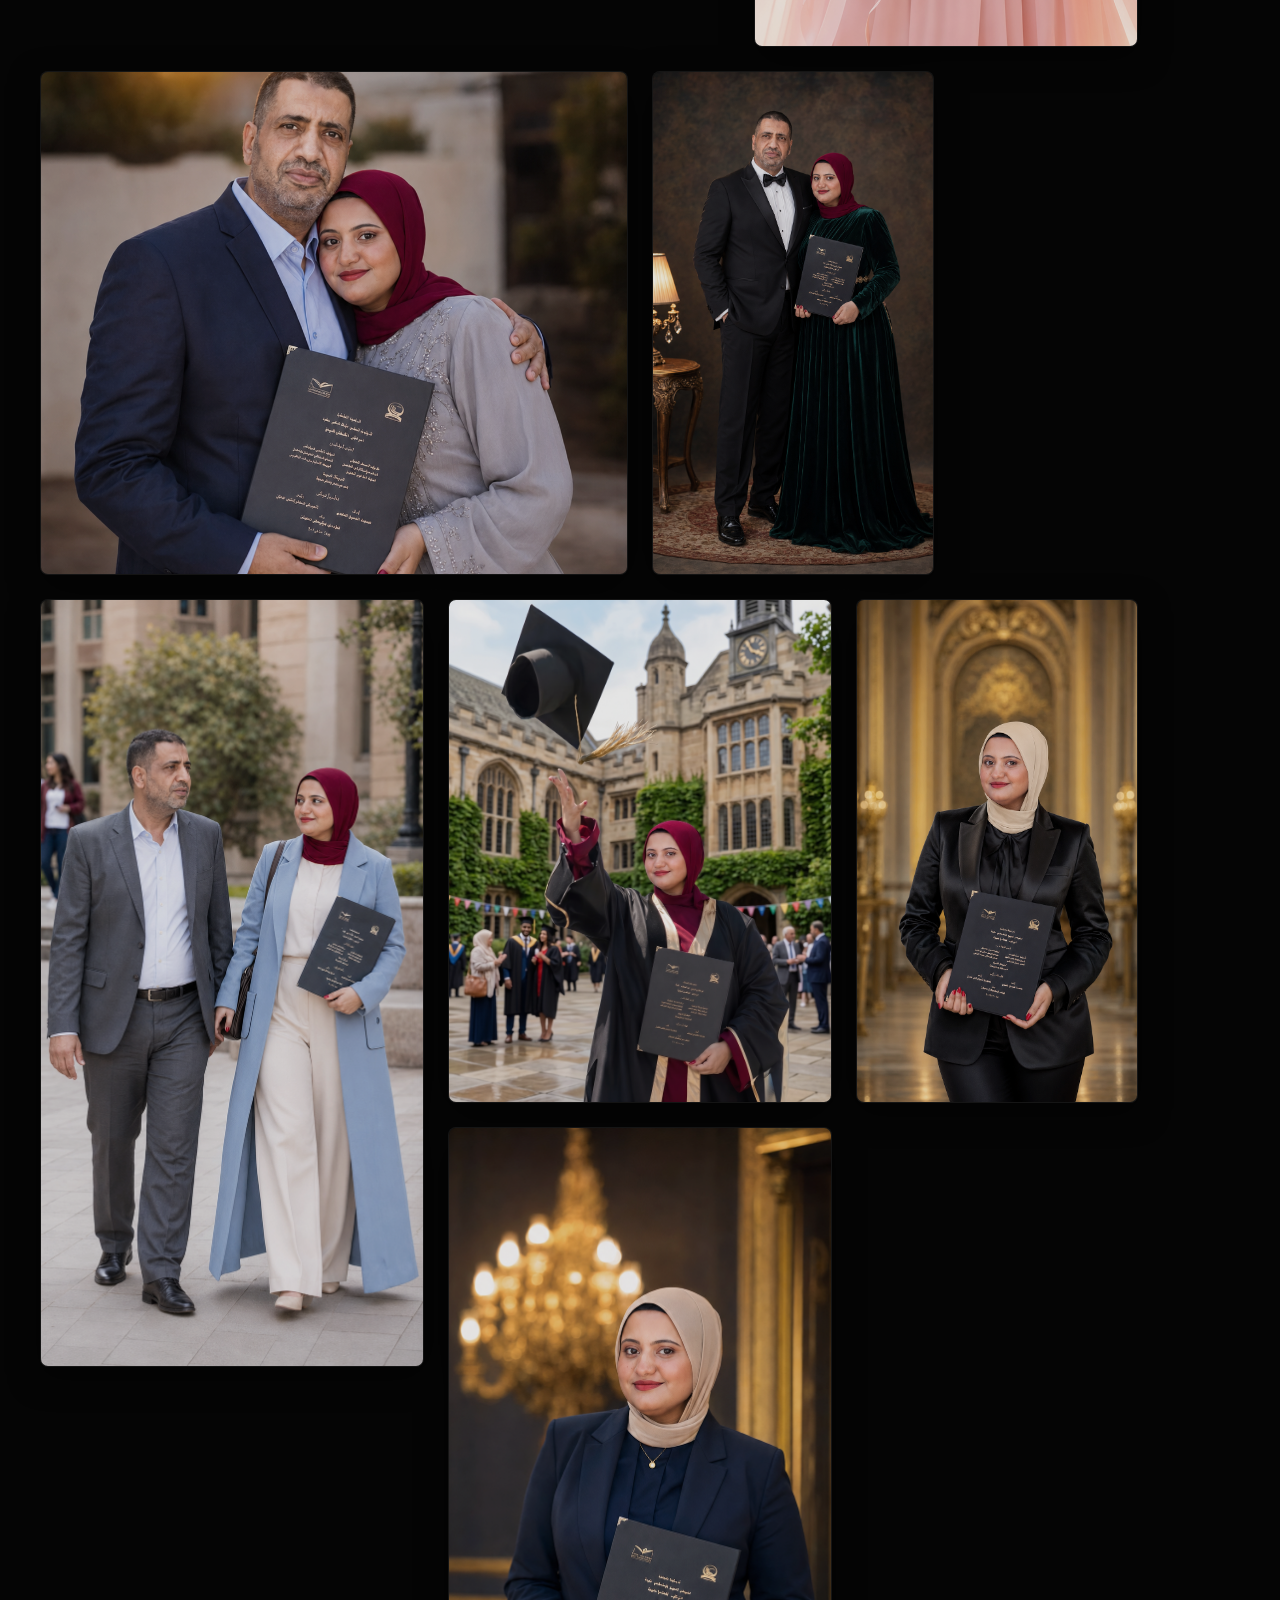
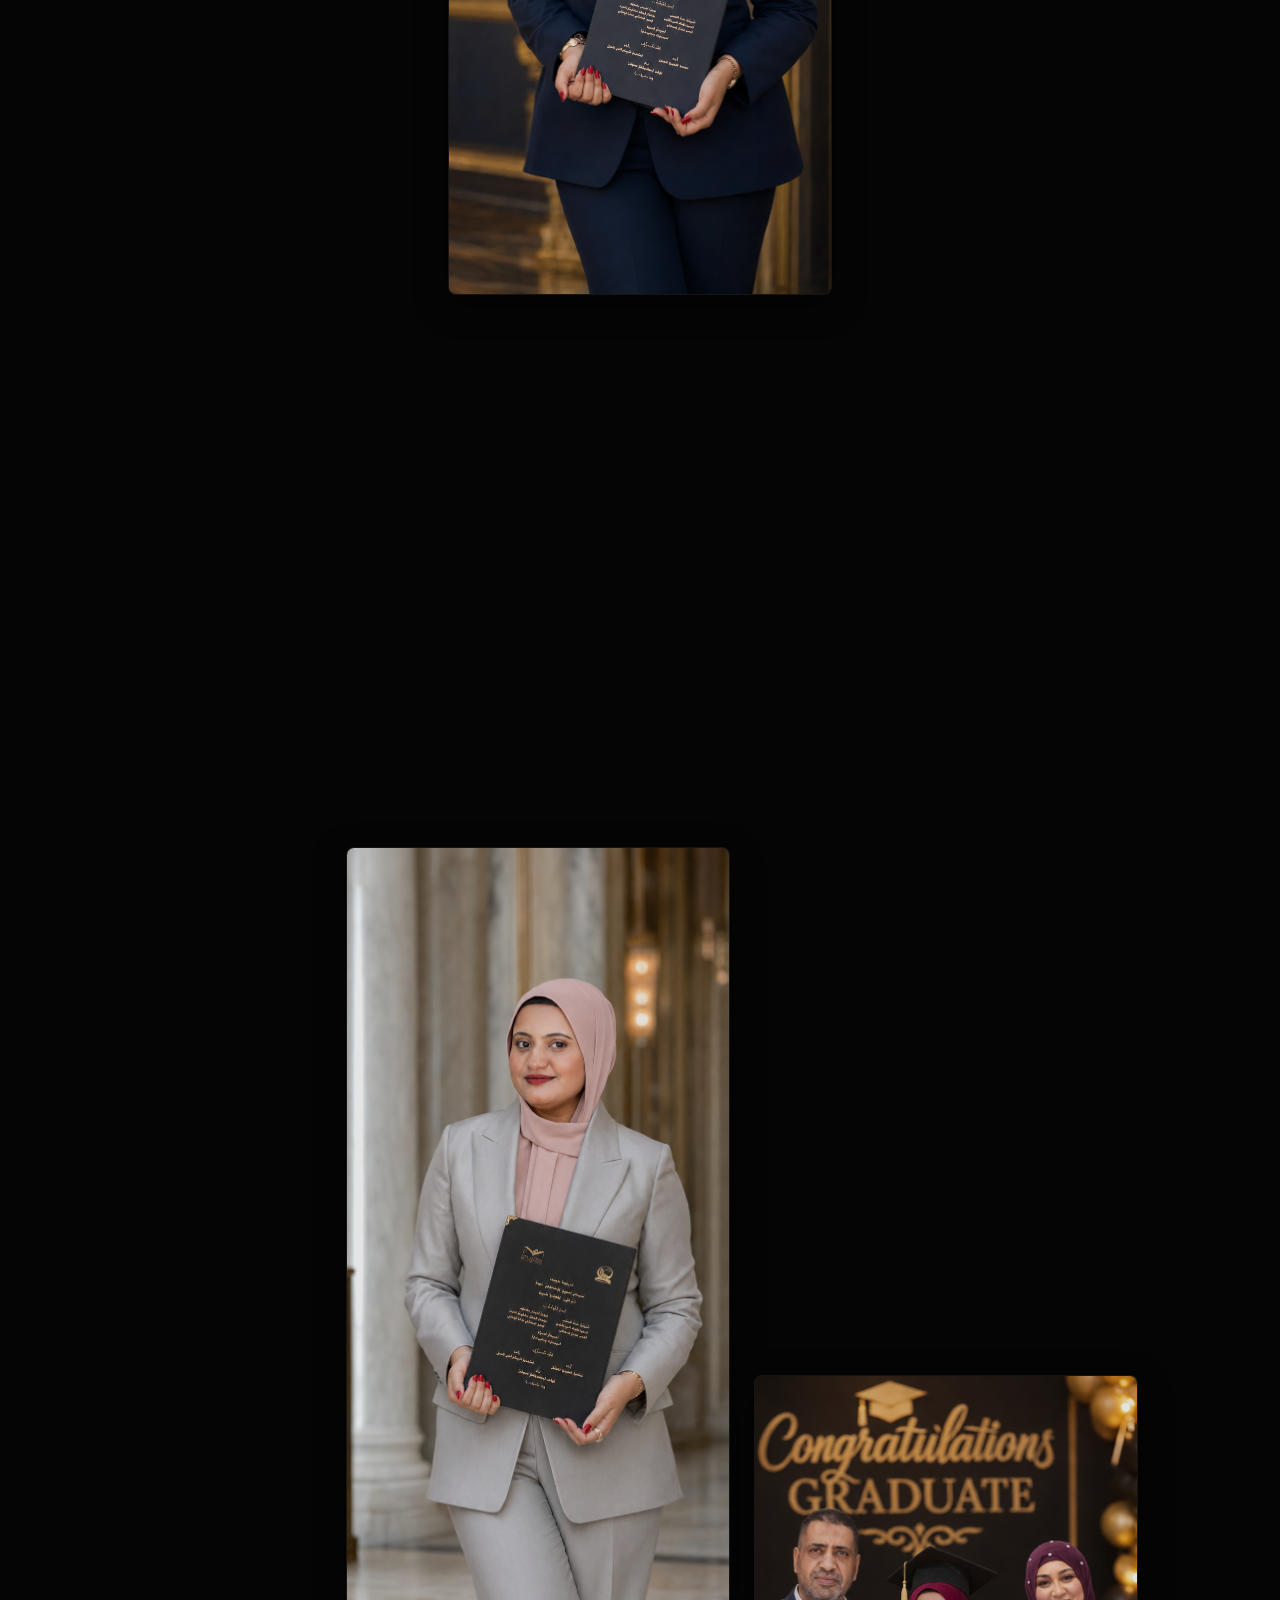
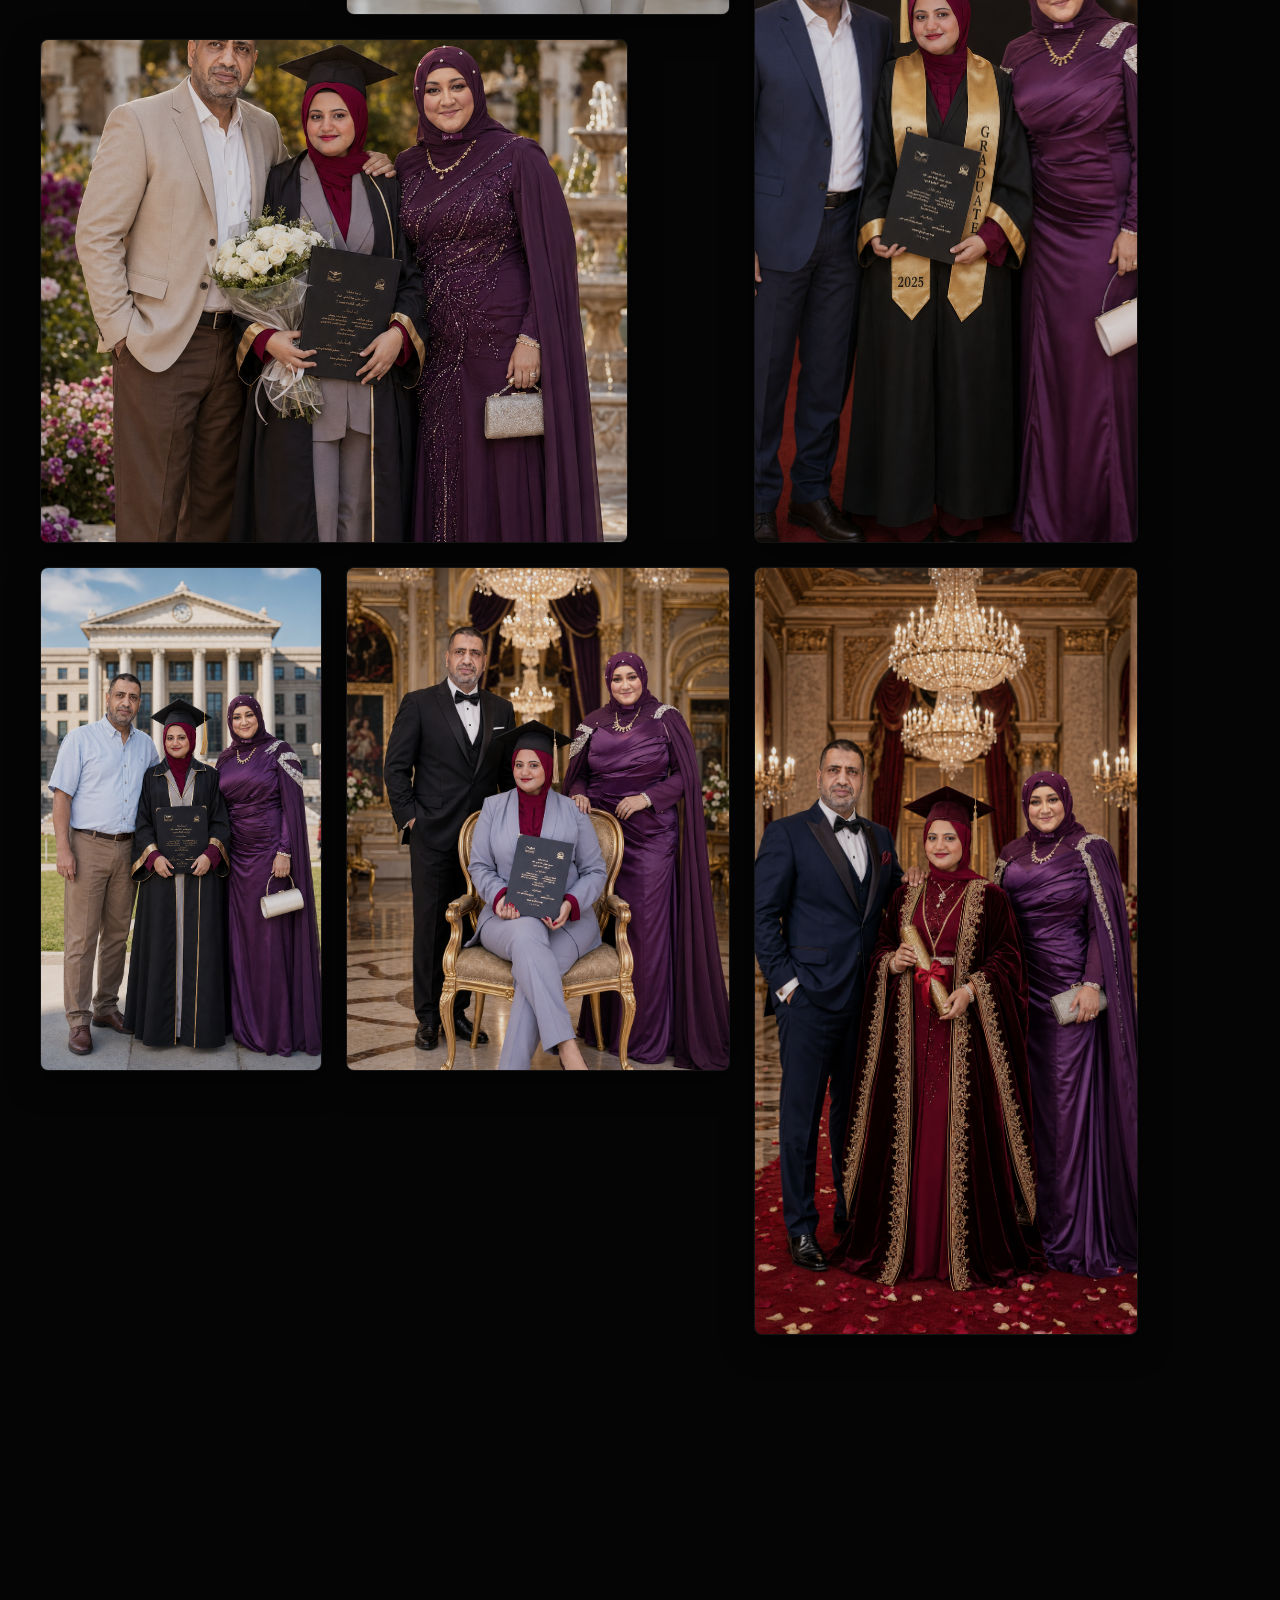
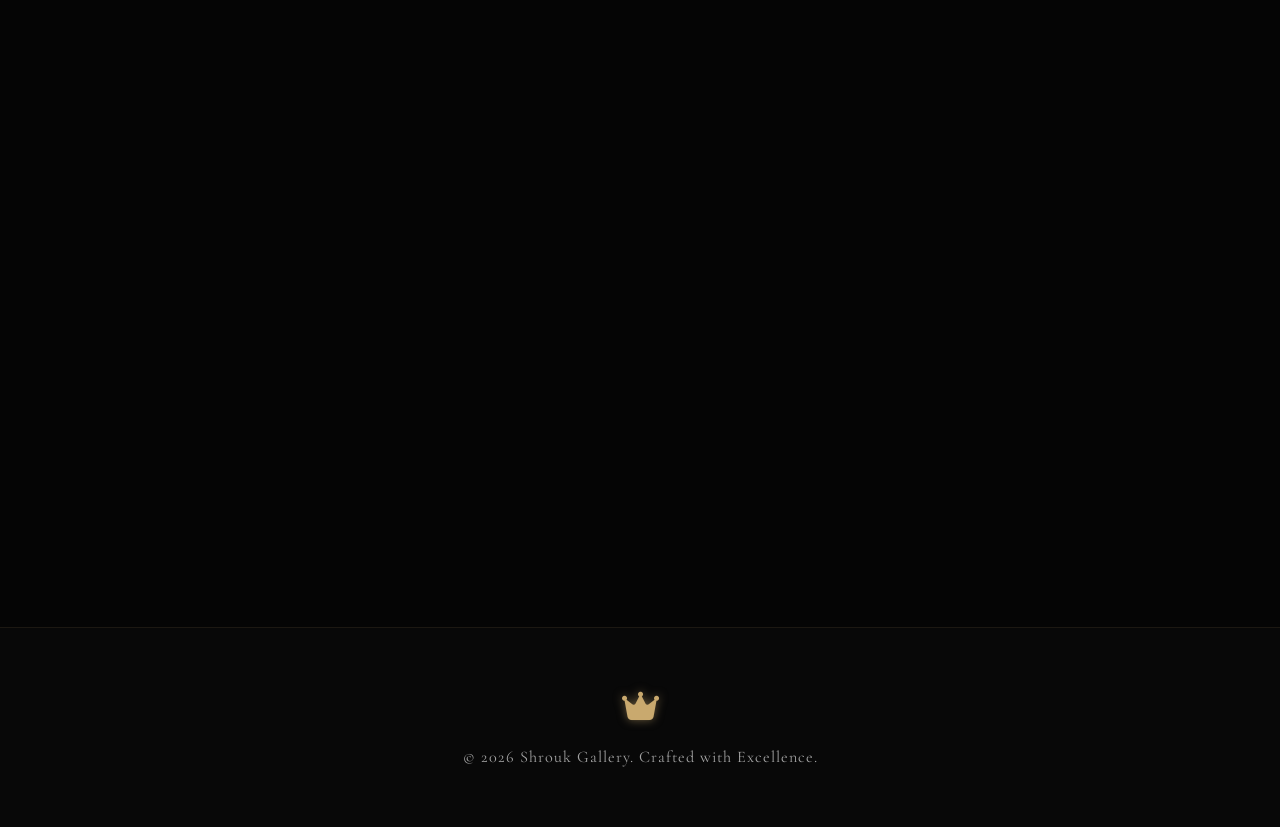
==== commit 6b772517: "Add files via upload" ====
--- a/index.html
+++ b/index.html
@@ -401,6 +401,110 @@
           <span class="item-expand"><i class="fa-solid fa-expand"></i></span>
         </div>
       </div>
+
+      <!-- Item 17 -->
+      <div class="gallery-item size-tall" data-index="16" data-src="ChatGPT Image Jun 23, 2026, 01_12_30 AM.png">
+        <div class="item-border"></div>
+        <img src="ChatGPT Image Jun 23, 2026, 01_12_30 AM.png" alt="Graduation Portrait 17" class="gallery-image" loading="lazy">
+        <div class="item-overlay">
+          <div class="item-details">
+            <span class="item-category" data-key="cat-portrait">Portrait</span>
+            <h3 class="item-title" data-key="pic-17-title">The Royal Portrait VIII</h3>
+          </div>
+          <span class="item-expand"><i class="fa-solid fa-expand"></i></span>
+        </div>
+      </div>
+
+      <!-- Item 18 -->
+      <div class="gallery-item size-wide" data-index="17" data-src="ChatGPT Image Jun 23, 2026, 01_22_45 AM.png">
+        <div class="item-border"></div>
+        <img src="ChatGPT Image Jun 23, 2026, 01_22_45 AM.png" alt="Graduation Portrait 18" class="gallery-image" loading="lazy">
+        <div class="item-overlay">
+          <div class="item-details">
+            <span class="item-category" data-key="cat-moment">Moment</span>
+            <h3 class="item-title" data-key="pic-18-title">The Royal Portrait IX</h3>
+          </div>
+          <span class="item-expand"><i class="fa-solid fa-expand"></i></span>
+        </div>
+      </div>
+
+      <!-- Item 19 -->
+      <div class="gallery-item size-small" data-index="18" data-src="ChatGPT Image Jun 23, 2026, 01_26_37 AM.png">
+        <div class="item-border"></div>
+        <img src="ChatGPT Image Jun 23, 2026, 01_26_37 AM.png" alt="Graduation Portrait 19" class="gallery-image" loading="lazy">
+        <div class="item-overlay">
+          <div class="item-details">
+            <span class="item-category" data-key="cat-portrait">Portrait</span>
+            <h3 class="item-title" data-key="pic-19-title">The Royal Portrait X</h3>
+          </div>
+          <span class="item-expand"><i class="fa-solid fa-expand"></i></span>
+        </div>
+      </div>
+
+      <!-- Item 20 -->
+      <div class="gallery-item size-medium" data-index="19" data-src="ChatGPT Image Jun 23, 2026, 01_28_01 AM.png">
+        <div class="item-border"></div>
+        <img src="ChatGPT Image Jun 23, 2026, 01_28_01 AM.png" alt="Graduation Portrait 20" class="gallery-image" loading="lazy">
+        <div class="item-overlay">
+          <div class="item-details">
+            <span class="item-category" data-key="cat-candid">Candid</span>
+            <h3 class="item-title" data-key="pic-20-title">The Royal Portrait XI</h3>
+          </div>
+          <span class="item-expand"><i class="fa-solid fa-expand"></i></span>
+        </div>
+      </div>
+
+      <!-- Item 21 -->
+      <div class="gallery-item size-tall" data-index="20" data-src="ChatGPT Image Jun 23, 2026, 01_33_04 AM.png">
+        <div class="item-border"></div>
+        <img src="ChatGPT Image Jun 23, 2026, 01_33_04 AM.png" alt="Graduation Portrait 21" class="gallery-image" loading="lazy">
+        <div class="item-overlay">
+          <div class="item-details">
+            <span class="item-category" data-key="cat-portrait">Portrait</span>
+            <h3 class="item-title" data-key="pic-21-title">The Royal Portrait XII</h3>
+          </div>
+          <span class="item-expand"><i class="fa-solid fa-expand"></i></span>
+        </div>
+      </div>
+
+      <!-- Item 22 -->
+      <div class="gallery-item size-wide" data-index="21" data-src="ChatGPT Image Jun 23, 2026, 01_38_25 AM.png">
+        <div class="item-border"></div>
+        <img src="ChatGPT Image Jun 23, 2026, 01_38_25 AM.png" alt="Graduation Portrait 22" class="gallery-image" loading="lazy">
+        <div class="item-overlay">
+          <div class="item-details">
+            <span class="item-category" data-key="cat-moment">Moment</span>
+            <h3 class="item-title" data-key="pic-22-title">The Royal Portrait XIII</h3>
+          </div>
+          <span class="item-expand"><i class="fa-solid fa-expand"></i></span>
+        </div>
+      </div>
+
+      <!-- Item 23 -->
+      <div class="gallery-item size-small" data-index="22" data-src="ChatGPT Image Jun 23, 2026, 02_03_01 AM.png">
+        <div class="item-border"></div>
+        <img src="ChatGPT Image Jun 23, 2026, 02_03_01 AM.png" alt="Graduation Portrait 23" class="gallery-image" loading="lazy">
+        <div class="item-overlay">
+          <div class="item-details">
+            <span class="item-category" data-key="cat-portrait">Portrait</span>
+            <h3 class="item-title" data-key="pic-23-title">The Royal Portrait XIV</h3>
+          </div>
+          <span class="item-expand"><i class="fa-solid fa-expand"></i></span>
+        </div>
+      </div>
+
+      <!-- Item 24 -->
+      <div class="gallery-item size-medium" data-index="23" data-src="ChatGPT Image Jun 23, 2026, 02_06_38 AM.png">
+        <div class="item-border"></div>
+        <img src="ChatGPT Image Jun 23, 2026, 02_06_38 AM.png" alt="Graduation Portrait 24" class="gallery-image" loading="lazy">
+        <div class="item-overlay">
+          <div class="item-details">
+            <span class="item-category" data-key="cat-candid">Candid</span>
+            <h3 class="item-title" data-key="pic-24-title">The Royal Portrait XV</h3>
+          </div>
+          <span class="item-expand"><i class="fa-solid fa-expand"></i></span>
+        </div>
+      </div>
     </div>
   </section>
 
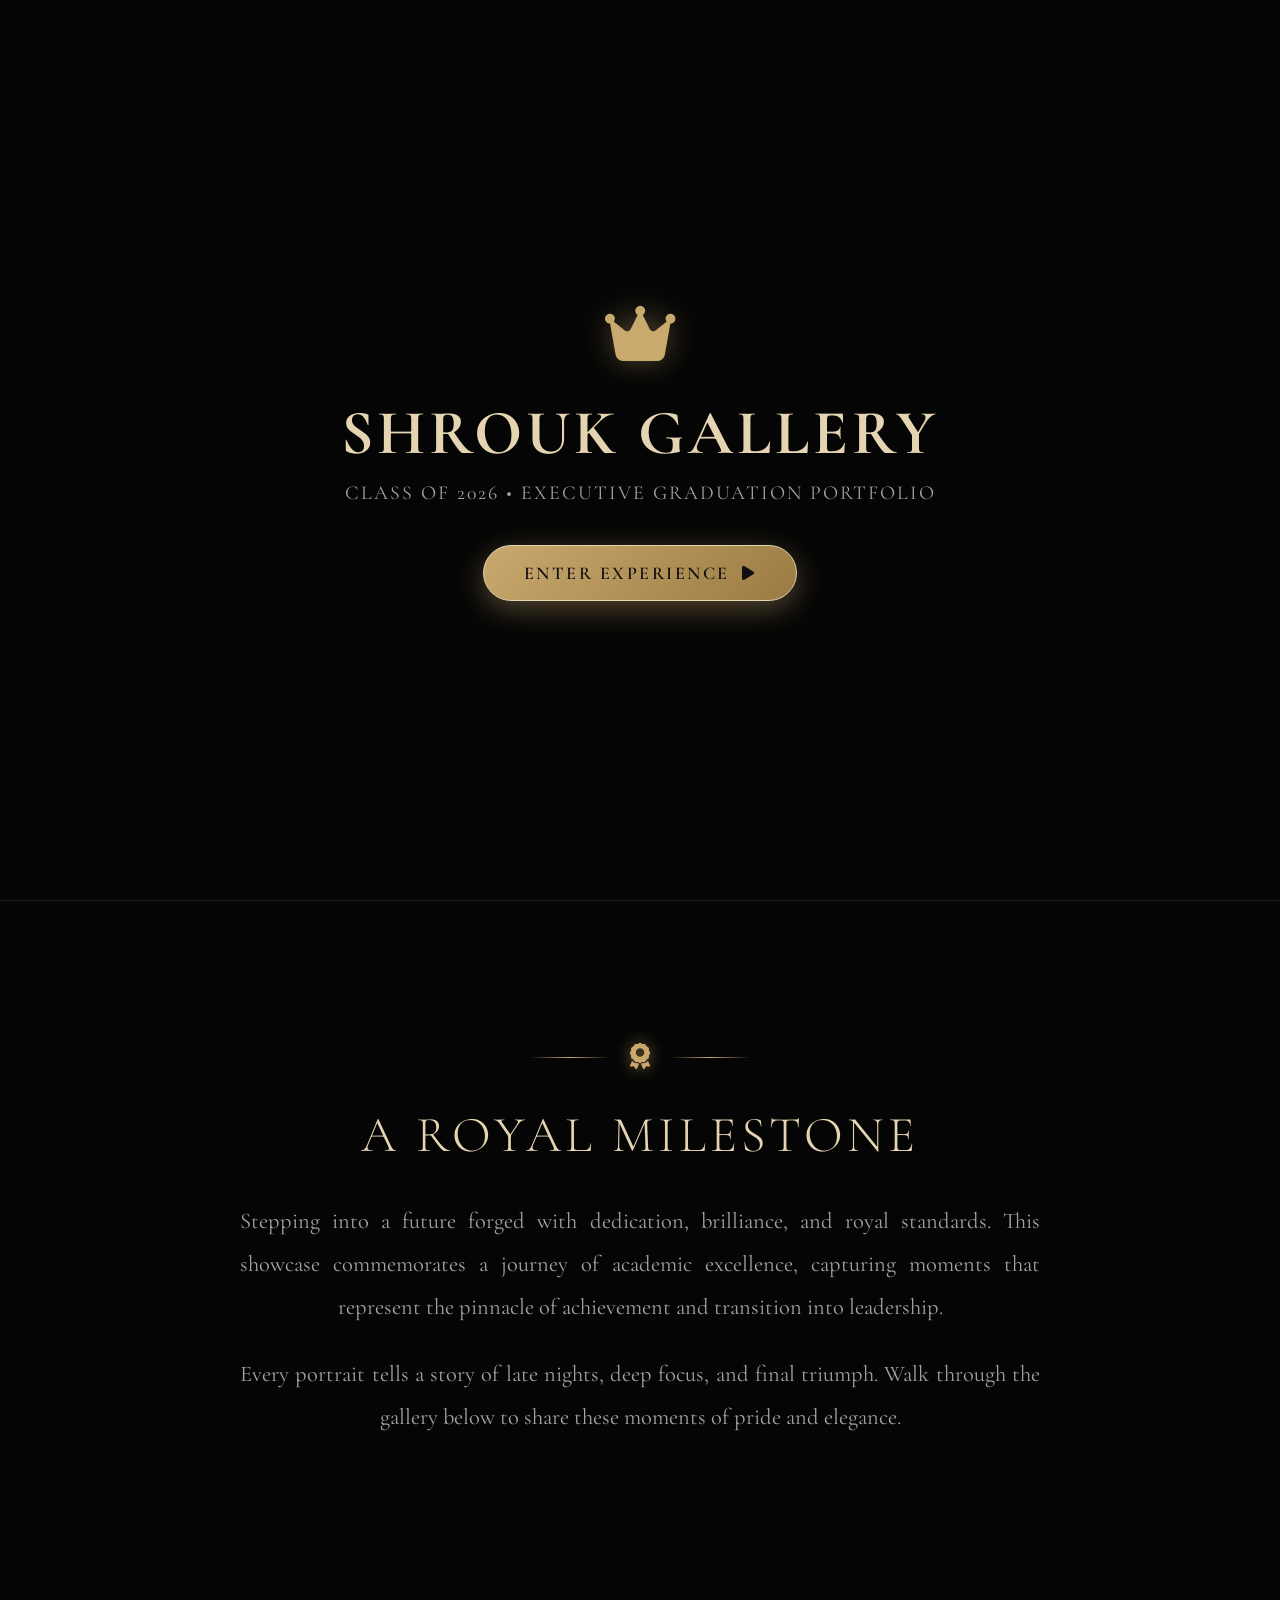
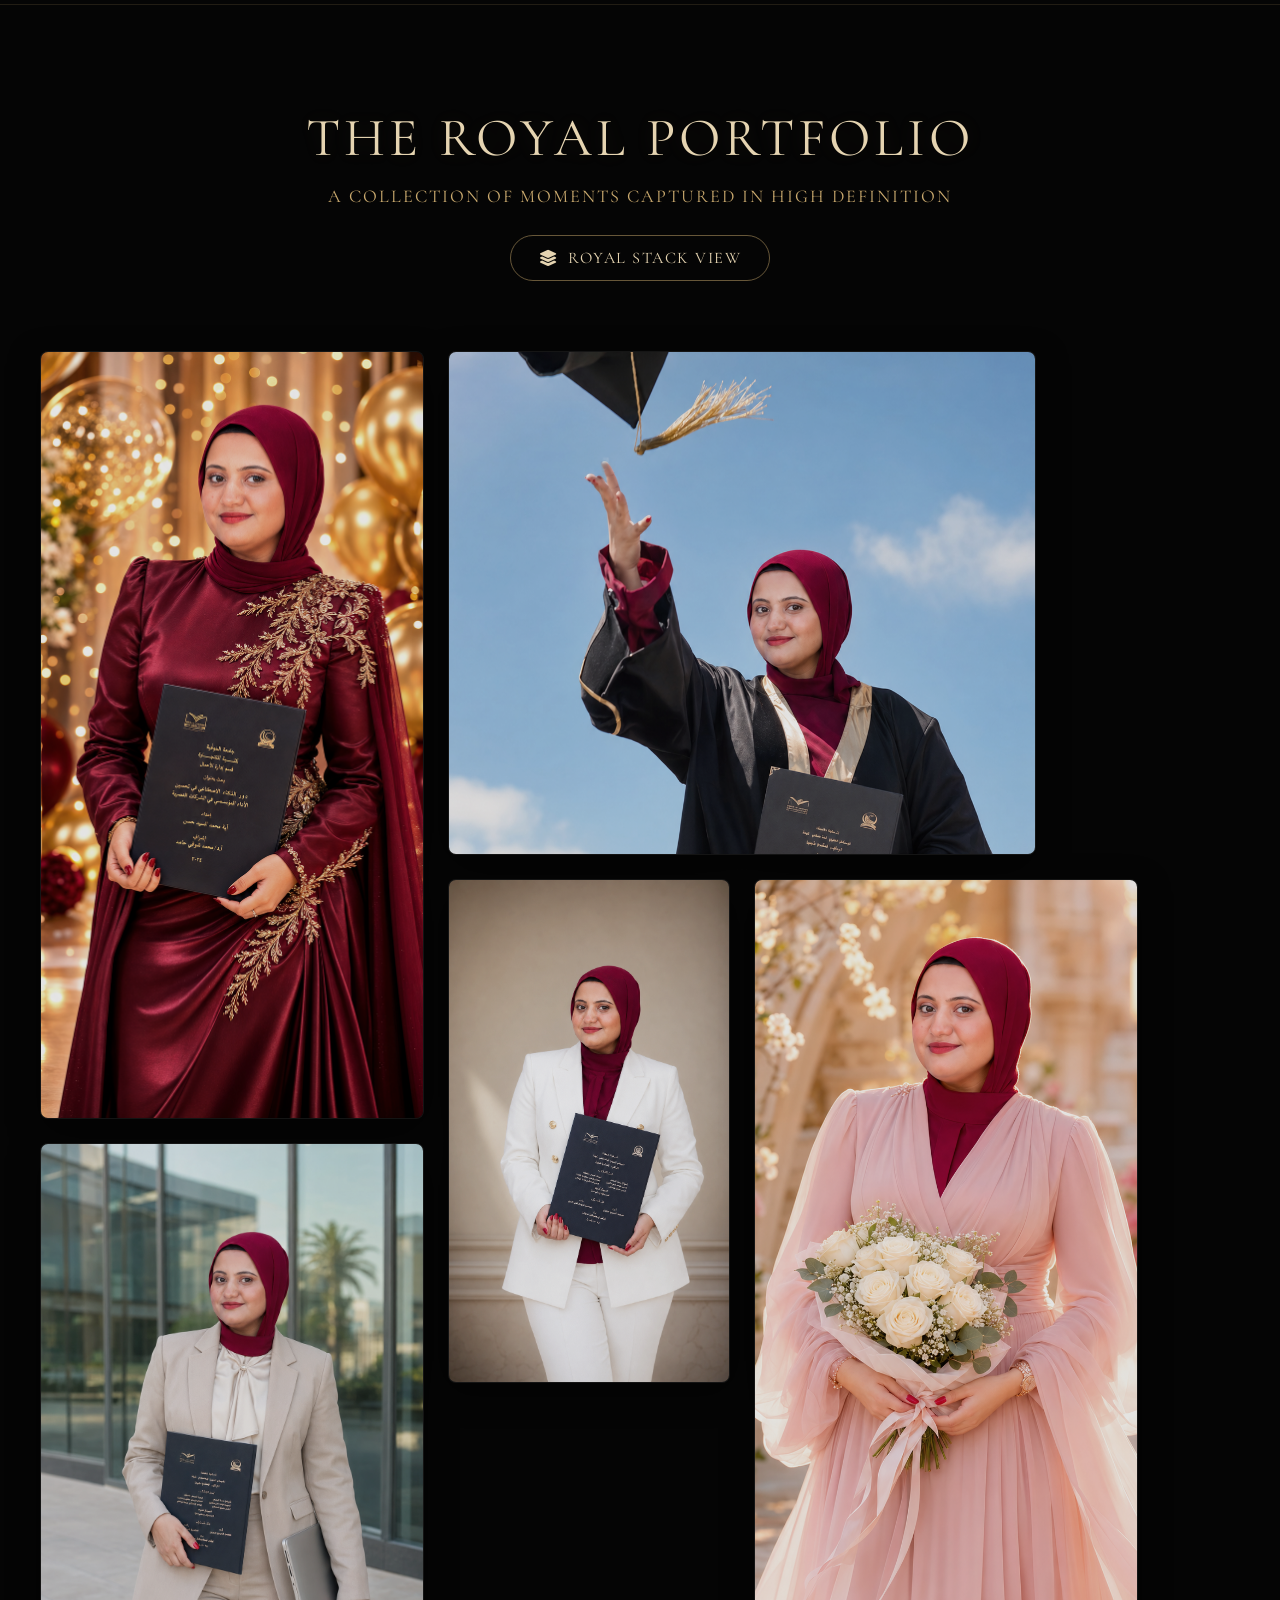
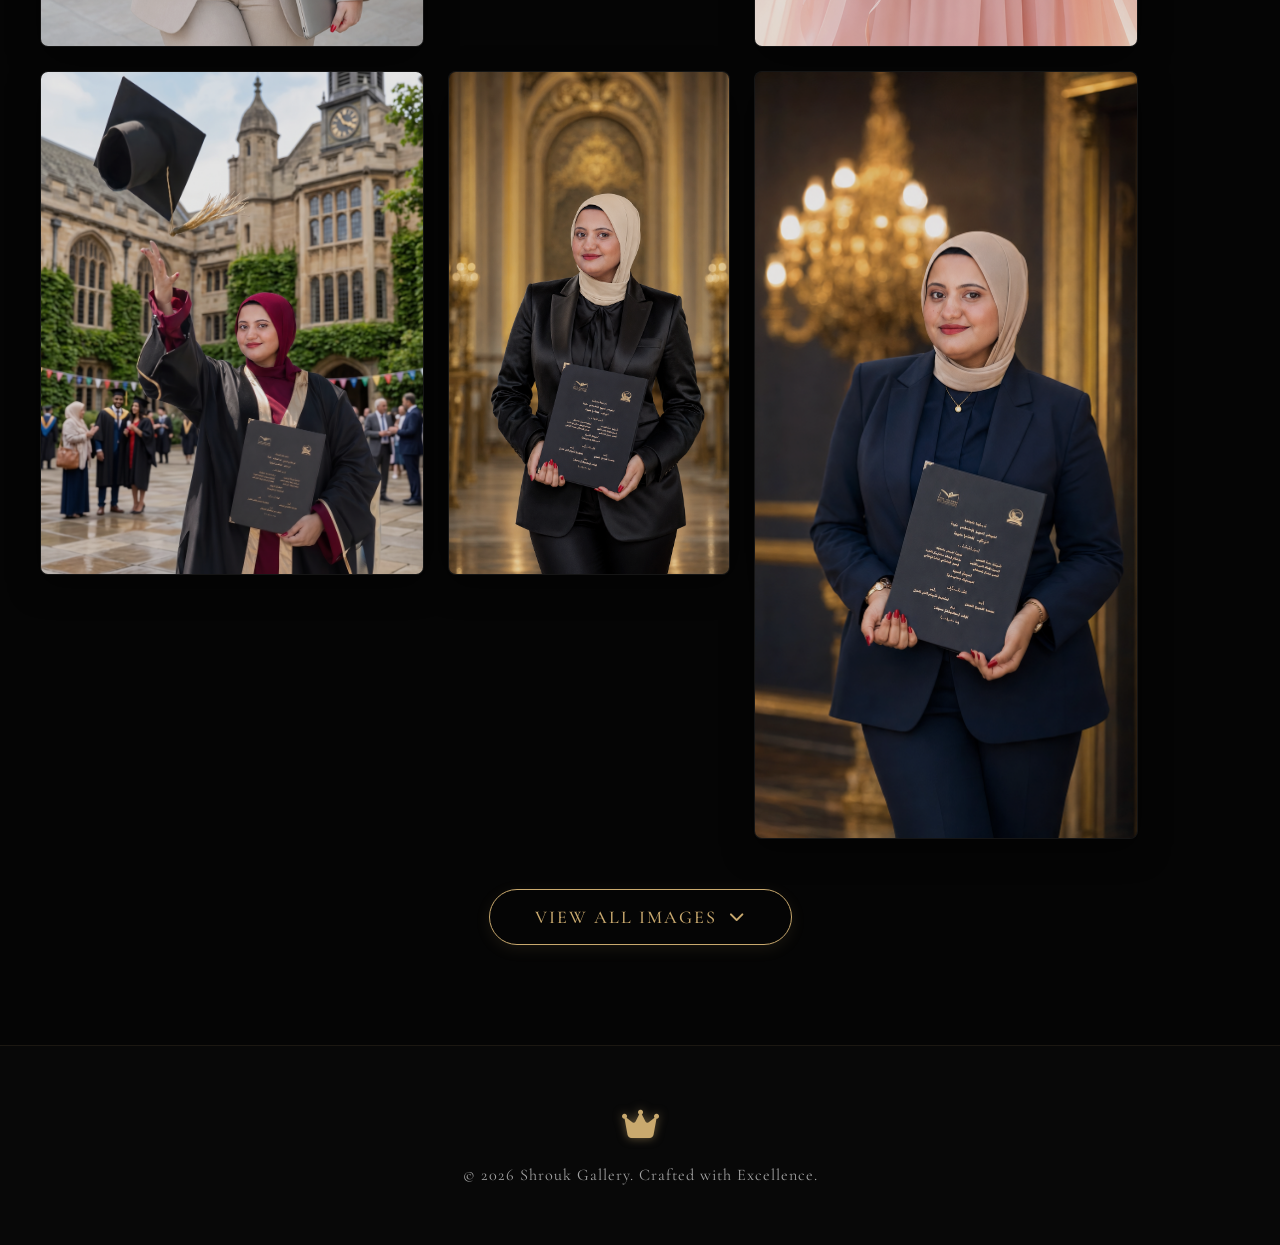
==== commit d61d86d8: "Add files via upload" ====
--- a/index.html
+++ b/index.html
@@ -192,7 +192,7 @@
 
     <!-- Gallery Container: Asymmetric Masonry layout on Desktop / Swipeable horizontal carousel on Mobile -->
     <div class="gallery-container" id="gallery-container">
-      <!-- Photo cards will be injected dynamically via JS, or hardcoded for SEO and performance -->
+      <!-- Group 1: Girl Alone (البنت لوحدها) -->
       <!-- Item 1 -->
       <div class="gallery-item size-tall" data-index="0" data-src="1.png">
         <div class="item-border"></div>
@@ -259,252 +259,263 @@
       </div>
 
       <!-- Item 6 -->
-      <div class="gallery-item size-wide" data-index="5" data-src="6.png">
-        <div class="item-border"></div>
-        <img src="6.png" alt="Graduation Portrait 6" class="gallery-image" loading="lazy">
-        <div class="item-overlay">
-          <div class="item-details">
-            <span class="item-category" data-key="cat-moment">Moment</span>
-            <h3 class="item-title" data-key="pic-6-title">The Crown of Success</h3>
+      <div class="gallery-item size-medium" data-index="5" data-src="10.jpeg">
+        <div class="item-border"></div>
+        <img src="10.jpeg" alt="Graduation Portrait 6" class="gallery-image" loading="lazy">
+        <div class="item-overlay">
+          <div class="item-details">
+            <span class="item-category" data-key="cat-portrait">Portrait</span>
+            <h3 class="item-title" data-key="pic-6-title">Elegance Unveiled</h3>
           </div>
           <span class="item-expand"><i class="fa-solid fa-expand"></i></span>
         </div>
       </div>
 
       <!-- Item 7 -->
-      <div class="gallery-item size-small" data-index="6" data-src="7.png">
-        <div class="item-border"></div>
-        <img src="7.png" alt="Graduation Portrait 7" class="gallery-image" loading="lazy">
-        <div class="item-overlay">
-          <div class="item-details">
-            <span class="item-category" data-key="cat-portrait">Portrait</span>
-            <h3 class="item-title" data-key="pic-7-title">Gaze of Pride</h3>
-          </div>
-          <span class="item-expand"><i class="fa-solid fa-expand"></i></span>
-        </div>
-      </div>
-
-      <!-- Item 8 (using 9.png) -->
-      <div class="gallery-item size-tall" data-index="7" data-src="9.png">
-        <div class="item-border"></div>
-        <img src="9.png" alt="Graduation Portrait 8" class="gallery-image" loading="lazy">
-        <div class="item-overlay">
-          <div class="item-details">
-            <span class="item-category" data-key="cat-moment">Moment</span>
-            <h3 class="item-title" data-key="pic-8-title">Empowered Vision</h3>
-          </div>
-          <span class="item-expand"><i class="fa-solid fa-expand"></i></span>
-        </div>
-      </div>
-
-      <!-- Item 9 (using 10.jpeg) -->
-      <div class="gallery-item size-medium" data-index="8" data-src="10.jpeg">
-        <div class="item-border"></div>
-        <img src="10.jpeg" alt="Graduation Portrait 9" class="gallery-image" loading="lazy">
-        <div class="item-overlay">
-          <div class="item-details">
-            <span class="item-category" data-key="cat-portrait">Portrait</span>
-            <h3 class="item-title" data-key="pic-9-title">Elegance Unveiled</h3>
-          </div>
-          <span class="item-expand"><i class="fa-solid fa-expand"></i></span>
-        </div>
-      </div>
-
-      <!-- ChatGPT Generated / Additional High-End Mockups -->
+      <div class="gallery-item size-small" data-index="6" data-src="ChatGPT Image Jun 21, 2026, 09_37_22 AM.png">
+        <div class="item-border"></div>
+        <img src="ChatGPT Image Jun 21, 2026, 09_37_22 AM.png" alt="Graduation Portrait 7" class="gallery-image" loading="lazy">
+        <div class="item-overlay">
+          <div class="item-details">
+            <span class="item-category" data-key="cat-portrait">Portrait</span>
+            <h3 class="item-title" data-key="pic-7-title">The Royal Portrait I</h3>
+          </div>
+          <span class="item-expand"><i class="fa-solid fa-expand"></i></span>
+        </div>
+      </div>
+
+      <!-- Item 8 -->
+      <div class="gallery-item size-tall" data-index="7" data-src="ChatGPT Image Jun 21, 2026, 09_39_54 AM.png">
+        <div class="item-border"></div>
+        <img src="ChatGPT Image Jun 21, 2026, 09_39_54 AM.png" alt="Graduation Portrait 8" class="gallery-image" loading="lazy">
+        <div class="item-overlay">
+          <div class="item-details">
+            <span class="item-category" data-key="cat-moment">Moment</span>
+            <h3 class="item-title" data-key="pic-8-title">The Royal Portrait II</h3>
+          </div>
+          <span class="item-expand"><i class="fa-solid fa-expand"></i></span>
+        </div>
+      </div>
+
+      <!-- [HIDDEN ITEMS BY DEFAULT] -->
+      <!-- Item 9 -->
+      <div class="gallery-item size-wide hidden-item" data-index="8" data-src="ChatGPT Image Jun 21, 2026, 09_40_40 AM.png">
+        <div class="item-border"></div>
+        <img src="ChatGPT Image Jun 21, 2026, 09_40_40 AM.png" alt="Graduation Portrait 9" class="gallery-image" loading="lazy">
+        <div class="item-overlay">
+          <div class="item-details">
+            <span class="item-category" data-key="cat-portrait">Portrait</span>
+            <h3 class="item-title" data-key="pic-9-title">The Royal Portrait III</h3>
+          </div>
+          <span class="item-expand"><i class="fa-solid fa-expand"></i></span>
+        </div>
+      </div>
+
       <!-- Item 10 -->
-      <div class="gallery-item size-small" data-index="9" data-src="ChatGPT Image Jun 21, 2026, 09_37_22 AM.png">
-        <div class="item-border"></div>
-        <img src="ChatGPT Image Jun 21, 2026, 09_37_22 AM.png" alt="Graduation Portrait 10" class="gallery-image" loading="lazy">
-        <div class="item-overlay">
-          <div class="item-details">
-            <span class="item-category" data-key="cat-portrait">Portrait</span>
-            <h3 class="item-title" data-key="pic-10-title">The Royal Portrait I</h3>
+      <div class="gallery-item size-medium hidden-item" data-index="9" data-src="ChatGPT Image Jun 21, 2026, 09_47_14 AM.png">
+        <div class="item-border"></div>
+        <img src="ChatGPT Image Jun 21, 2026, 09_47_14 AM.png" alt="Graduation Portrait 10" class="gallery-image" loading="lazy">
+        <div class="item-overlay">
+          <div class="item-details">
+            <span class="item-category" data-key="cat-portrait">Portrait</span>
+            <h3 class="item-title" data-key="pic-10-title">The Royal Portrait IV</h3>
           </div>
           <span class="item-expand"><i class="fa-solid fa-expand"></i></span>
         </div>
       </div>
 
       <!-- Item 11 -->
-      <div class="gallery-item size-tall" data-index="10" data-src="ChatGPT Image Jun 21, 2026, 09_39_54 AM.png">
-        <div class="item-border"></div>
-        <img src="ChatGPT Image Jun 21, 2026, 09_39_54 AM.png" alt="Graduation Portrait 11" class="gallery-image" loading="lazy">
-        <div class="item-overlay">
-          <div class="item-details">
-            <span class="item-category" data-key="cat-moment">Moment</span>
-            <h3 class="item-title" data-key="pic-11-title">The Royal Portrait II</h3>
+      <div class="gallery-item size-small hidden-item" data-index="10" data-src="ChatGPT Image Jun 21, 2026, 09_49_24 AM.png">
+        <div class="item-border"></div>
+        <img src="ChatGPT Image Jun 21, 2026, 09_49_24 AM.png" alt="Graduation Portrait 11" class="gallery-image" loading="lazy">
+        <div class="item-overlay">
+          <div class="item-details">
+            <span class="item-category" data-key="cat-candid">Candid</span>
+            <h3 class="item-title" data-key="pic-11-title">The Royal Portrait V</h3>
           </div>
           <span class="item-expand"><i class="fa-solid fa-expand"></i></span>
         </div>
       </div>
 
       <!-- Item 12 -->
-      <div class="gallery-item size-wide" data-index="11" data-src="ChatGPT Image Jun 21, 2026, 09_40_40 AM.png">
-        <div class="item-border"></div>
-        <img src="ChatGPT Image Jun 21, 2026, 09_40_40 AM.png" alt="Graduation Portrait 12" class="gallery-image" loading="lazy">
-        <div class="item-overlay">
-          <div class="item-details">
-            <span class="item-category" data-key="cat-portrait">Portrait</span>
-            <h3 class="item-title" data-key="pic-12-title">The Royal Portrait III</h3>
+      <div class="gallery-item size-tall hidden-item" data-index="11" data-src="ChatGPT Image Jun 21, 2026, 09_51_06 AM.png">
+        <div class="item-border"></div>
+        <img src="ChatGPT Image Jun 21, 2026, 09_51_06 AM.png" alt="Graduation Portrait 12" class="gallery-image" loading="lazy">
+        <div class="item-overlay">
+          <div class="item-details">
+            <span class="item-category" data-key="cat-portrait">Portrait</span>
+            <h3 class="item-title" data-key="pic-12-title">The Royal Portrait VI</h3>
           </div>
           <span class="item-expand"><i class="fa-solid fa-expand"></i></span>
         </div>
       </div>
 
       <!-- Item 13 -->
-      <div class="gallery-item size-medium" data-index="12" data-src="ChatGPT Image Jun 21, 2026, 09_47_14 AM.png">
-        <div class="item-border"></div>
-        <img src="ChatGPT Image Jun 21, 2026, 09_47_14 AM.png" alt="Graduation Portrait 13" class="gallery-image" loading="lazy">
-        <div class="item-overlay">
-          <div class="item-details">
-            <span class="item-category" data-key="cat-portrait">Portrait</span>
-            <h3 class="item-title" data-key="pic-13-title">The Royal Portrait IV</h3>
-          </div>
-          <span class="item-expand"><i class="fa-solid fa-expand"></i></span>
-        </div>
-      </div>
-
+      <div class="gallery-item size-medium hidden-item" data-index="12" data-src="ChatGPT Image Jun 21, 2026, 09_55_57 AM.png">
+        <div class="item-border"></div>
+        <img src="ChatGPT Image Jun 21, 2026, 09_55_57 AM.png" alt="Graduation Portrait 13" class="gallery-image" loading="lazy">
+        <div class="item-overlay">
+          <div class="item-details">
+            <span class="item-category" data-key="cat-moment">Moment</span>
+            <h3 class="item-title" data-key="pic-13-title">The Royal Portrait VII</h3>
+          </div>
+          <span class="item-expand"><i class="fa-solid fa-expand"></i></span>
+        </div>
+      </div>
+
+      <!-- Group 2: Girl & Mother (البنت وامها) -->
       <!-- Item 14 -->
-      <div class="gallery-item size-small" data-index="13" data-src="ChatGPT Image Jun 21, 2026, 09_49_24 AM.png">
-        <div class="item-border"></div>
-        <img src="ChatGPT Image Jun 21, 2026, 09_49_24 AM.png" alt="Graduation Portrait 14" class="gallery-image" loading="lazy">
+      <div class="gallery-item size-wide hidden-item" data-index="13" data-src="ChatGPT Image Jun 23, 2026, 01_38_25 AM.png">
+        <div class="item-border"></div>
+        <img src="ChatGPT Image Jun 23, 2026, 01_38_25 AM.png" alt="Graduation Portrait 14" class="gallery-image" loading="lazy">
+        <div class="item-overlay">
+          <div class="item-details">
+            <span class="item-category" data-key="cat-moment">Moment</span>
+            <h3 class="item-title" data-key="pic-14-title">Shared Joy</h3>
+          </div>
+          <span class="item-expand"><i class="fa-solid fa-expand"></i></span>
+        </div>
+      </div>
+
+      <!-- Item 15 -->
+      <div class="gallery-item size-small hidden-item" data-index="14" data-src="ChatGPT Image Jun 23, 2026, 02_03_01 AM.png">
+        <div class="item-border"></div>
+        <img src="ChatGPT Image Jun 23, 2026, 02_03_01 AM.png" alt="Graduation Portrait 15" class="gallery-image" loading="lazy">
+        <div class="item-overlay">
+          <div class="item-details">
+            <span class="item-category" data-key="cat-portrait">Portrait</span>
+            <h3 class="item-title" data-key="pic-15-title">A Mother's Pride</h3>
+          </div>
+          <span class="item-expand"><i class="fa-solid fa-expand"></i></span>
+        </div>
+      </div>
+
+      <!-- Item 16 -->
+      <div class="gallery-item size-medium hidden-item" data-index="15" data-src="ChatGPT Image Jun 23, 2026, 02_06_38 AM.png">
+        <div class="item-border"></div>
+        <img src="ChatGPT Image Jun 23, 2026, 02_06_38 AM.png" alt="Graduation Portrait 16" class="gallery-image" loading="lazy">
+        <div class="item-overlay">
+          <div class="item-details">
+            <span class="item-category" data-key="cat-moment">Moment</span>
+            <h3 class="item-title" data-key="pic-16-title">Cherished Bond</h3>
+          </div>
+          <span class="item-expand"><i class="fa-solid fa-expand"></i></span>
+        </div>
+      </div>
+
+      <!-- Group 3: Girl & Father (البنت وابوها) -->
+      <!-- Item 17 -->
+      <div class="gallery-item size-wide hidden-item" data-index="16" data-src="6.png">
+        <div class="item-border"></div>
+        <img src="6.png" alt="Graduation Portrait 17" class="gallery-image" loading="lazy">
+        <div class="item-overlay">
+          <div class="item-details">
+            <span class="item-category" data-key="cat-moment">Moment</span>
+            <h3 class="item-title" data-key="pic-17-title">The Crown of Success</h3>
+          </div>
+          <span class="item-expand"><i class="fa-solid fa-expand"></i></span>
+        </div>
+      </div>
+
+      <!-- Item 18 -->
+      <div class="gallery-item size-small hidden-item" data-index="17" data-src="7.png">
+        <div class="item-border"></div>
+        <img src="7.png" alt="Graduation Portrait 18" class="gallery-image" loading="lazy">
+        <div class="item-overlay">
+          <div class="item-details">
+            <span class="item-category" data-key="cat-portrait">Portrait</span>
+            <h3 class="item-title" data-key="pic-18-title">Gaze of Pride</h3>
+          </div>
+          <span class="item-expand"><i class="fa-solid fa-expand"></i></span>
+        </div>
+      </div>
+
+      <!-- Item 19 -->
+      <div class="gallery-item size-tall hidden-item" data-index="18" data-src="9.png">
+        <div class="item-border"></div>
+        <img src="9.png" alt="Graduation Portrait 19" class="gallery-image" loading="lazy">
+        <div class="item-overlay">
+          <div class="item-details">
+            <span class="item-category" data-key="cat-moment">Moment</span>
+            <h3 class="item-title" data-key="pic-19-title">Empowered Vision</h3>
+          </div>
+          <span class="item-expand"><i class="fa-solid fa-expand"></i></span>
+        </div>
+      </div>
+
+      <!-- Group 4: Father, Mother & Girl (الاب والام والبنت في الآخر) -->
+      <!-- Item 20 -->
+      <div class="gallery-item size-tall hidden-item" data-index="19" data-src="ChatGPT Image Jun 23, 2026, 01_12_30 AM.png">
+        <div class="item-border"></div>
+        <img src="ChatGPT Image Jun 23, 2026, 01_12_30 AM.png" alt="Graduation Portrait 20" class="gallery-image" loading="lazy">
+        <div class="item-overlay">
+          <div class="item-details">
+            <span class="item-category" data-key="cat-portrait">Portrait</span>
+            <h3 class="item-title" data-key="pic-20-title">The Graduation Banquet</h3>
+          </div>
+          <span class="item-expand"><i class="fa-solid fa-expand"></i></span>
+        </div>
+      </div>
+
+      <!-- Item 21 -->
+      <div class="gallery-item size-wide hidden-item" data-index="20" data-src="ChatGPT Image Jun 23, 2026, 01_22_45 AM.png">
+        <div class="item-border"></div>
+        <img src="ChatGPT Image Jun 23, 2026, 01_22_45 AM.png" alt="Graduation Portrait 21" class="gallery-image" loading="lazy">
+        <div class="item-overlay">
+          <div class="item-details">
+            <span class="item-category" data-key="cat-moment">Moment</span>
+            <h3 class="item-title" data-key="pic-21-title">Imperial Milestone</h3>
+          </div>
+          <span class="item-expand"><i class="fa-solid fa-expand"></i></span>
+        </div>
+      </div>
+
+      <!-- Item 22 -->
+      <div class="gallery-item size-small hidden-item" data-index="21" data-src="ChatGPT Image Jun 23, 2026, 01_26_37 AM.png">
+        <div class="item-border"></div>
+        <img src="ChatGPT Image Jun 23, 2026, 01_26_37 AM.png" alt="Graduation Portrait 22" class="gallery-image" loading="lazy">
+        <div class="item-overlay">
+          <div class="item-details">
+            <span class="item-category" data-key="cat-portrait">Portrait</span>
+            <h3 class="item-title" data-key="pic-22-title">Scholarly Legacy</h3>
+          </div>
+          <span class="item-expand"><i class="fa-solid fa-expand"></i></span>
+        </div>
+      </div>
+
+      <!-- Item 23 -->
+      <div class="gallery-item size-medium hidden-item" data-index="22" data-src="ChatGPT Image Jun 23, 2026, 01_28_01 AM.png">
+        <div class="item-border"></div>
+        <img src="ChatGPT Image Jun 23, 2026, 01_28_01 AM.png" alt="Graduation Portrait 23" class="gallery-image" loading="lazy">
         <div class="item-overlay">
           <div class="item-details">
             <span class="item-category" data-key="cat-candid">Candid</span>
-            <h3 class="item-title" data-key="pic-14-title">The Royal Portrait V</h3>
-          </div>
-          <span class="item-expand"><i class="fa-solid fa-expand"></i></span>
-        </div>
-      </div>
-
-      <!-- Item 15 -->
-      <div class="gallery-item size-tall" data-index="14" data-src="ChatGPT Image Jun 21, 2026, 09_51_06 AM.png">
-        <div class="item-border"></div>
-        <img src="ChatGPT Image Jun 21, 2026, 09_51_06 AM.png" alt="Graduation Portrait 15" class="gallery-image" loading="lazy">
-        <div class="item-overlay">
-          <div class="item-details">
-            <span class="item-category" data-key="cat-portrait">Portrait</span>
-            <h3 class="item-title" data-key="pic-15-title">The Royal Portrait VI</h3>
-          </div>
-          <span class="item-expand"><i class="fa-solid fa-expand"></i></span>
-        </div>
-      </div>
-
-      <!-- Item 16 -->
-      <div class="gallery-item size-medium" data-index="15" data-src="ChatGPT Image Jun 21, 2026, 09_55_57 AM.png">
-        <div class="item-border"></div>
-        <img src="ChatGPT Image Jun 21, 2026, 09_55_57 AM.png" alt="Graduation Portrait 16" class="gallery-image" loading="lazy">
-        <div class="item-overlay">
-          <div class="item-details">
-            <span class="item-category" data-key="cat-moment">Moment</span>
-            <h3 class="item-title" data-key="pic-16-title">The Royal Portrait VII</h3>
-          </div>
-          <span class="item-expand"><i class="fa-solid fa-expand"></i></span>
-        </div>
-      </div>
-
-      <!-- Item 17 -->
-      <div class="gallery-item size-tall" data-index="16" data-src="ChatGPT Image Jun 23, 2026, 01_12_30 AM.png">
-        <div class="item-border"></div>
-        <img src="ChatGPT Image Jun 23, 2026, 01_12_30 AM.png" alt="Graduation Portrait 17" class="gallery-image" loading="lazy">
-        <div class="item-overlay">
-          <div class="item-details">
-            <span class="item-category" data-key="cat-portrait">Portrait</span>
-            <h3 class="item-title" data-key="pic-17-title">The Royal Portrait VIII</h3>
-          </div>
-          <span class="item-expand"><i class="fa-solid fa-expand"></i></span>
-        </div>
-      </div>
-
-      <!-- Item 18 -->
-      <div class="gallery-item size-wide" data-index="17" data-src="ChatGPT Image Jun 23, 2026, 01_22_45 AM.png">
-        <div class="item-border"></div>
-        <img src="ChatGPT Image Jun 23, 2026, 01_22_45 AM.png" alt="Graduation Portrait 18" class="gallery-image" loading="lazy">
-        <div class="item-overlay">
-          <div class="item-details">
-            <span class="item-category" data-key="cat-moment">Moment</span>
-            <h3 class="item-title" data-key="pic-18-title">The Royal Portrait IX</h3>
-          </div>
-          <span class="item-expand"><i class="fa-solid fa-expand"></i></span>
-        </div>
-      </div>
-
-      <!-- Item 19 -->
-      <div class="gallery-item size-small" data-index="18" data-src="ChatGPT Image Jun 23, 2026, 01_26_37 AM.png">
-        <div class="item-border"></div>
-        <img src="ChatGPT Image Jun 23, 2026, 01_26_37 AM.png" alt="Graduation Portrait 19" class="gallery-image" loading="lazy">
-        <div class="item-overlay">
-          <div class="item-details">
-            <span class="item-category" data-key="cat-portrait">Portrait</span>
-            <h3 class="item-title" data-key="pic-19-title">The Royal Portrait X</h3>
-          </div>
-          <span class="item-expand"><i class="fa-solid fa-expand"></i></span>
-        </div>
-      </div>
-
-      <!-- Item 20 -->
-      <div class="gallery-item size-medium" data-index="19" data-src="ChatGPT Image Jun 23, 2026, 01_28_01 AM.png">
-        <div class="item-border"></div>
-        <img src="ChatGPT Image Jun 23, 2026, 01_28_01 AM.png" alt="Graduation Portrait 20" class="gallery-image" loading="lazy">
-        <div class="item-overlay">
-          <div class="item-details">
-            <span class="item-category" data-key="cat-candid">Candid</span>
-            <h3 class="item-title" data-key="pic-20-title">The Royal Portrait XI</h3>
-          </div>
-          <span class="item-expand"><i class="fa-solid fa-expand"></i></span>
-        </div>
-      </div>
-
-      <!-- Item 21 -->
-      <div class="gallery-item size-tall" data-index="20" data-src="ChatGPT Image Jun 23, 2026, 01_33_04 AM.png">
-        <div class="item-border"></div>
-        <img src="ChatGPT Image Jun 23, 2026, 01_33_04 AM.png" alt="Graduation Portrait 21" class="gallery-image" loading="lazy">
-        <div class="item-overlay">
-          <div class="item-details">
-            <span class="item-category" data-key="cat-portrait">Portrait</span>
-            <h3 class="item-title" data-key="pic-21-title">The Royal Portrait XII</h3>
-          </div>
-          <span class="item-expand"><i class="fa-solid fa-expand"></i></span>
-        </div>
-      </div>
-
-      <!-- Item 22 -->
-      <div class="gallery-item size-wide" data-index="21" data-src="ChatGPT Image Jun 23, 2026, 01_38_25 AM.png">
-        <div class="item-border"></div>
-        <img src="ChatGPT Image Jun 23, 2026, 01_38_25 AM.png" alt="Graduation Portrait 22" class="gallery-image" loading="lazy">
-        <div class="item-overlay">
-          <div class="item-details">
-            <span class="item-category" data-key="cat-moment">Moment</span>
-            <h3 class="item-title" data-key="pic-22-title">The Royal Portrait XIII</h3>
-          </div>
-          <span class="item-expand"><i class="fa-solid fa-expand"></i></span>
-        </div>
-      </div>
-
-      <!-- Item 23 -->
-      <div class="gallery-item size-small" data-index="22" data-src="ChatGPT Image Jun 23, 2026, 02_03_01 AM.png">
-        <div class="item-border"></div>
-        <img src="ChatGPT Image Jun 23, 2026, 02_03_01 AM.png" alt="Graduation Portrait 23" class="gallery-image" loading="lazy">
-        <div class="item-overlay">
-          <div class="item-details">
-            <span class="item-category" data-key="cat-portrait">Portrait</span>
-            <h3 class="item-title" data-key="pic-23-title">The Royal Portrait XIV</h3>
+            <h3 class="item-title" data-key="pic-23-title">The Royal Seat</h3>
           </div>
           <span class="item-expand"><i class="fa-solid fa-expand"></i></span>
         </div>
       </div>
 
       <!-- Item 24 -->
-      <div class="gallery-item size-medium" data-index="23" data-src="ChatGPT Image Jun 23, 2026, 02_06_38 AM.png">
-        <div class="item-border"></div>
-        <img src="ChatGPT Image Jun 23, 2026, 02_06_38 AM.png" alt="Graduation Portrait 24" class="gallery-image" loading="lazy">
-        <div class="item-overlay">
-          <div class="item-details">
-            <span class="item-category" data-key="cat-candid">Candid</span>
-            <h3 class="item-title" data-key="pic-24-title">The Royal Portrait XV</h3>
-          </div>
-          <span class="item-expand"><i class="fa-solid fa-expand"></i></span>
-        </div>
-      </div>
+      <div class="gallery-item size-tall hidden-item" data-index="23" data-src="ChatGPT Image Jun 23, 2026, 01_33_04 AM.png">
+        <div class="item-border"></div>
+        <img src="ChatGPT Image Jun 23, 2026, 01_33_04 AM.png" alt="Graduation Portrait 24" class="gallery-image" loading="lazy">
+        <div class="item-overlay">
+          <div class="item-details">
+            <span class="item-category" data-key="cat-portrait">Portrait</span>
+            <h3 class="item-title" data-key="pic-24-title">The Grand Portrait</h3>
+          </div>
+          <span class="item-expand"><i class="fa-solid fa-expand"></i></span>
+        </div>
+      </div>
+    </div>
+
+    <!-- View All Images Toggle Button -->
+    <div class="view-all-container">
+      <button id="view-all-btn" class="view-all-btn" aria-label="Toggle all images">
+        <span data-key="btn-view-all">View All Images</span>
+        <i class="fa-solid fa-chevron-down"></i>
+      </button>
     </div>
   </section>
 
--- a/style.css
+++ b/style.css
@@ -1605,3 +1605,63 @@
   opacity: 0;
 }
 
+/* ==========================================================================
+   View All Images Button & Hidden Utility
+   ========================================================================== */
+.gallery-item.hidden-item {
+  display: none !important;
+}
+
+.view-all-container {
+  display: flex;
+  justify-content: center;
+  margin-top: 50px;
+  position: relative;
+  z-index: 10;
+}
+
+.view-all-btn {
+  background: transparent;
+  border: 1px solid var(--primary-gold);
+  color: var(--primary-gold);
+  padding: 16px 45px;
+  font-family: inherit;
+  font-size: 1rem;
+  font-weight: 500;
+  letter-spacing: 2px;
+  text-transform: uppercase;
+  border-radius: 40px;
+  cursor: pointer;
+  display: inline-flex;
+  align-items: center;
+  gap: 12px;
+  box-shadow: 0 4px 15px rgba(201, 169, 110, 0.1);
+  transition: all 0.4s cubic-bezier(0.25, 0.8, 0.25, 1);
+}
+
+body.rtl-mode .view-all-btn {
+  letter-spacing: normal;
+  flex-direction: row-reverse;
+}
+
+.view-all-btn:hover {
+  background: linear-gradient(135deg, var(--primary-gold) 0%, #9A7B43 100%);
+  color: var(--secondary-black);
+  border-color: var(--accent-cream);
+  box-shadow: 0 10px 30px rgba(201, 169, 110, 0.35);
+  transform: translateY(-3px);
+}
+
+.view-all-btn:active {
+  transform: translateY(-1px);
+}
+
+.view-all-btn i {
+  font-size: 0.85rem;
+  transition: transform 0.4s ease;
+}
+
+.view-all-btn.expanded i {
+  transform: rotate(180deg);
+}
+
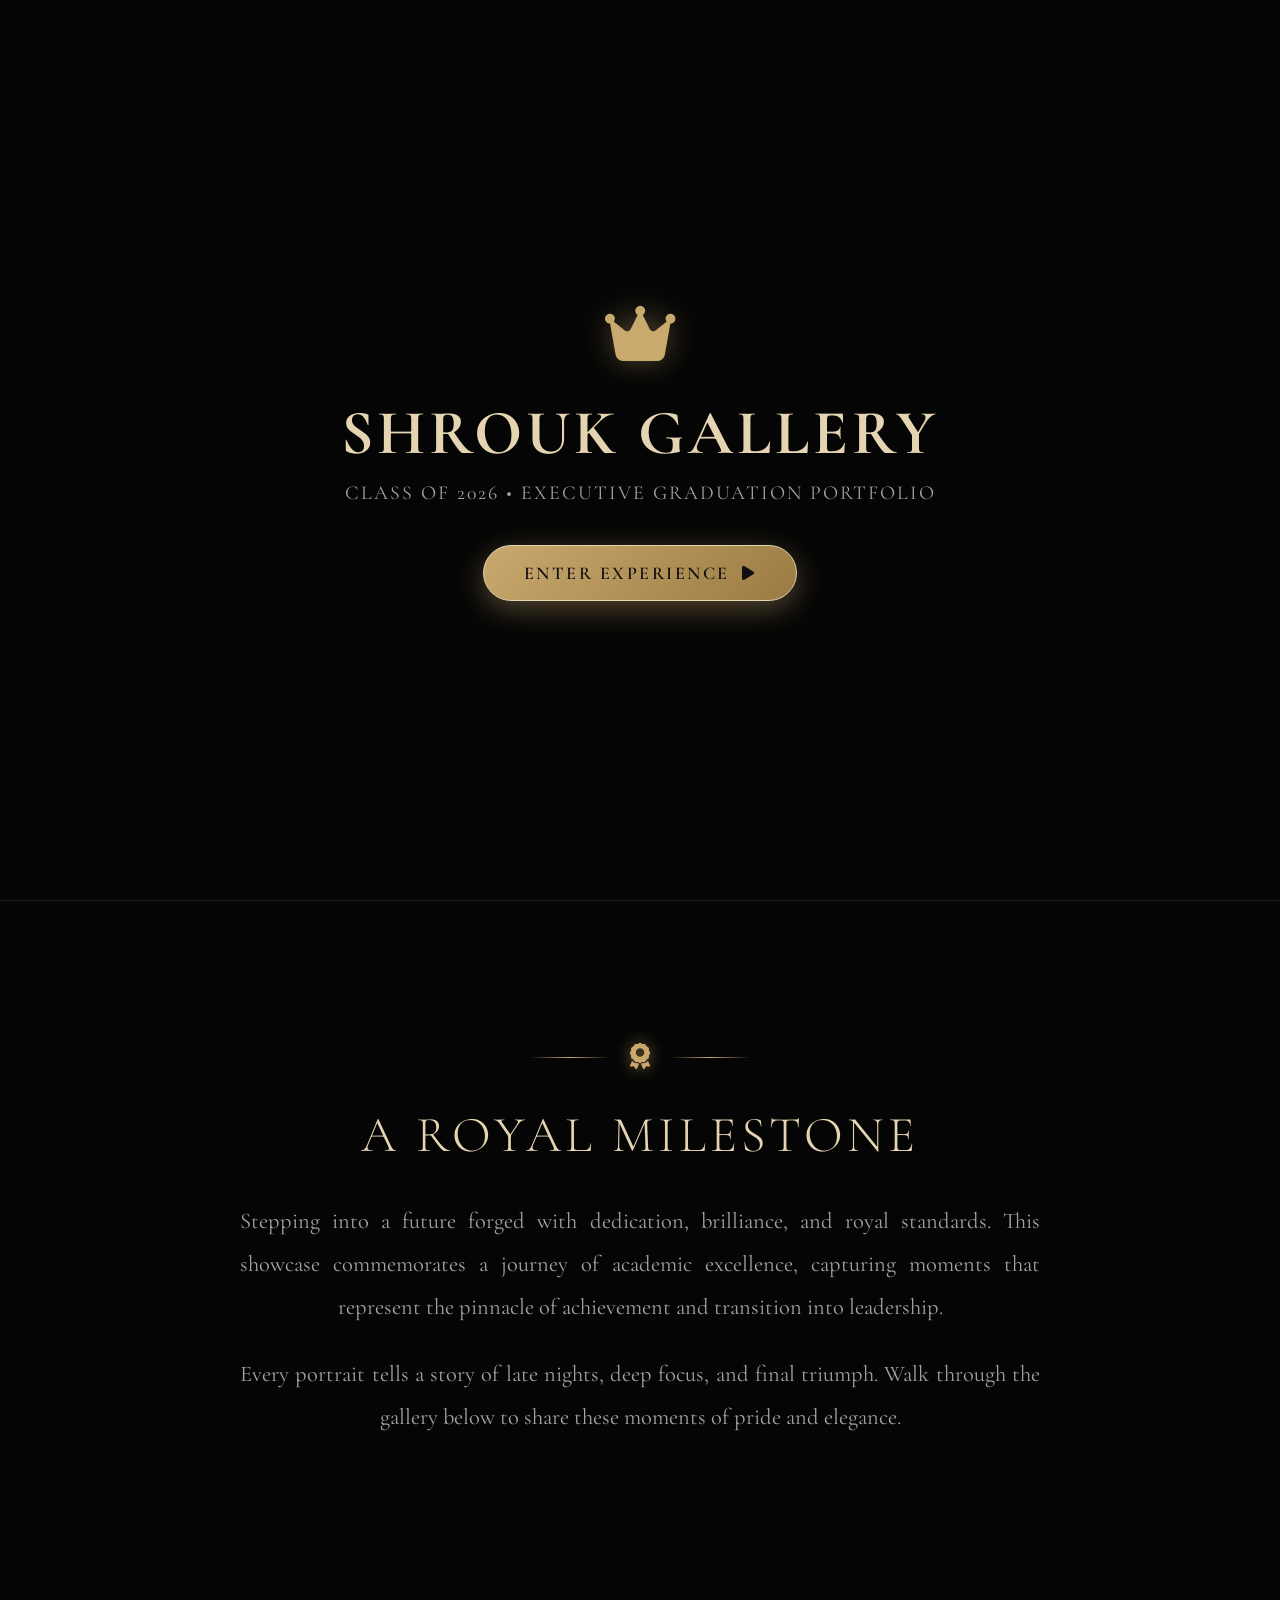
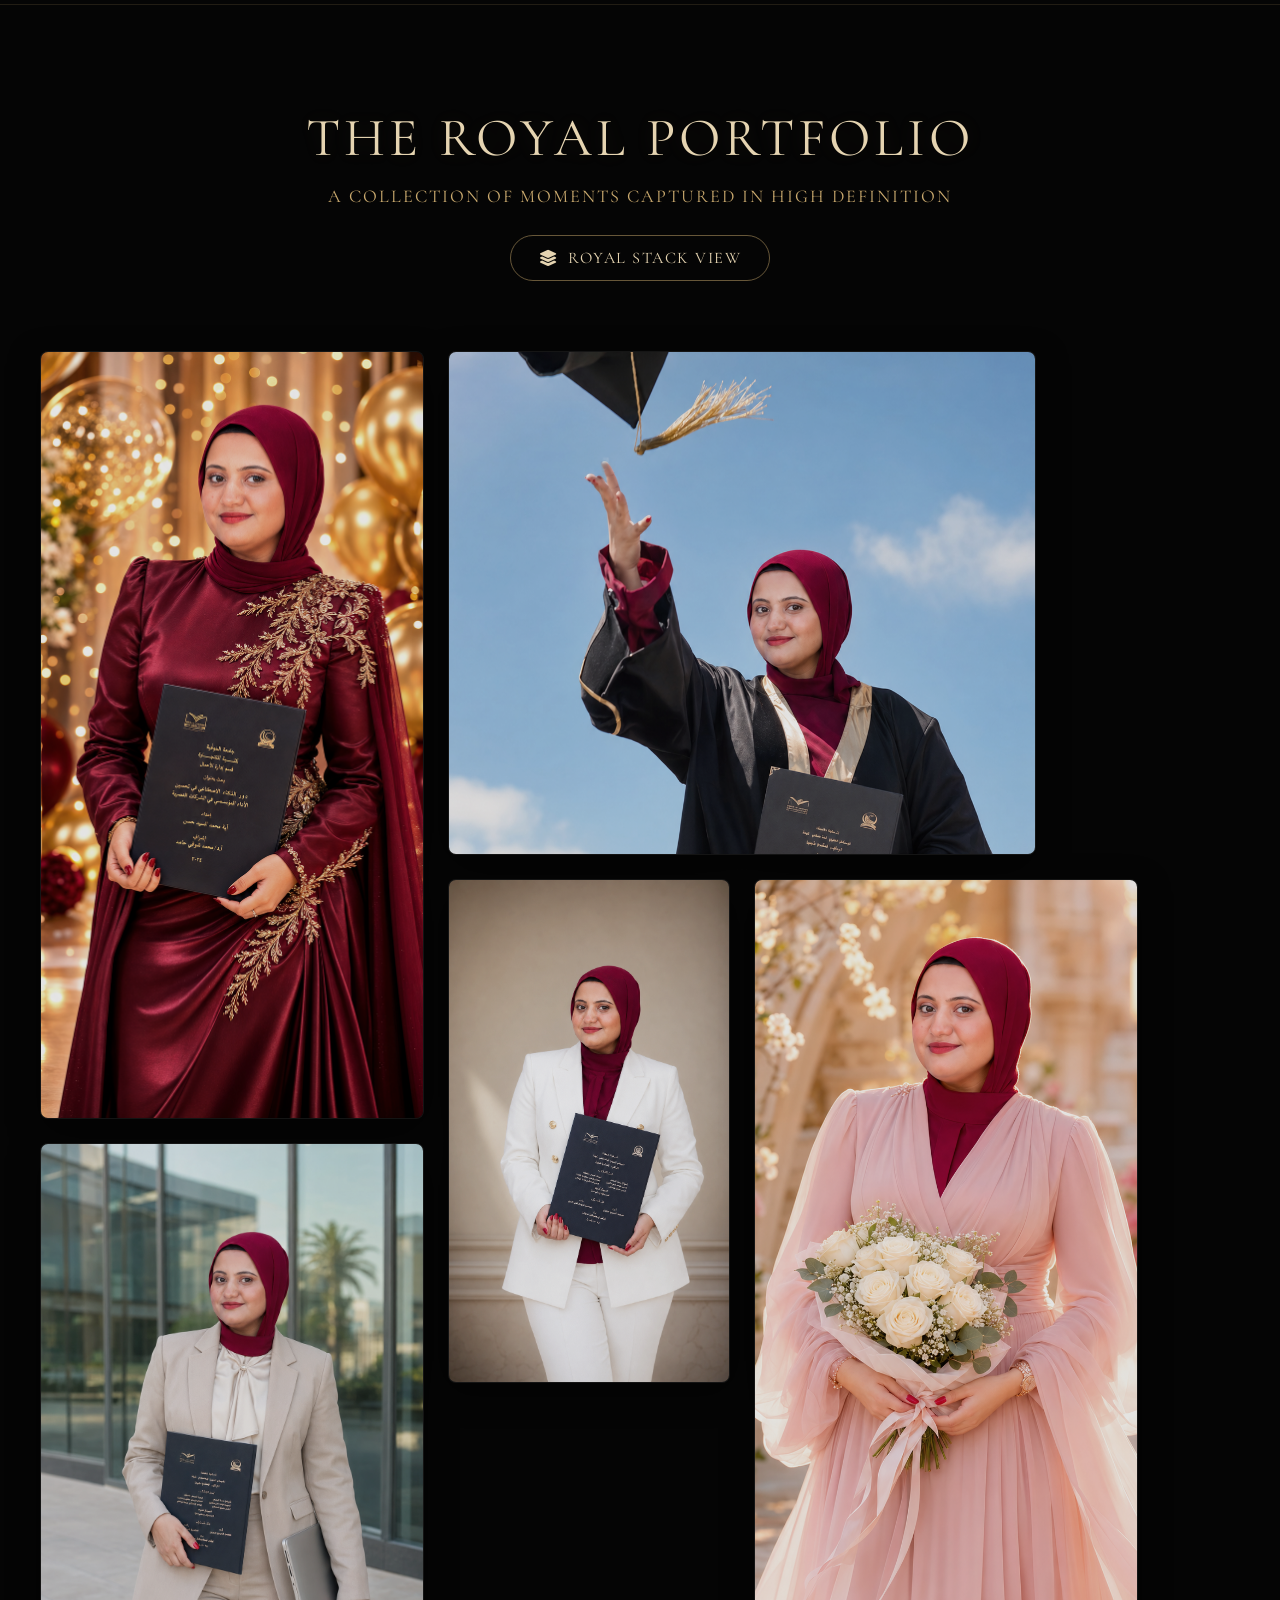
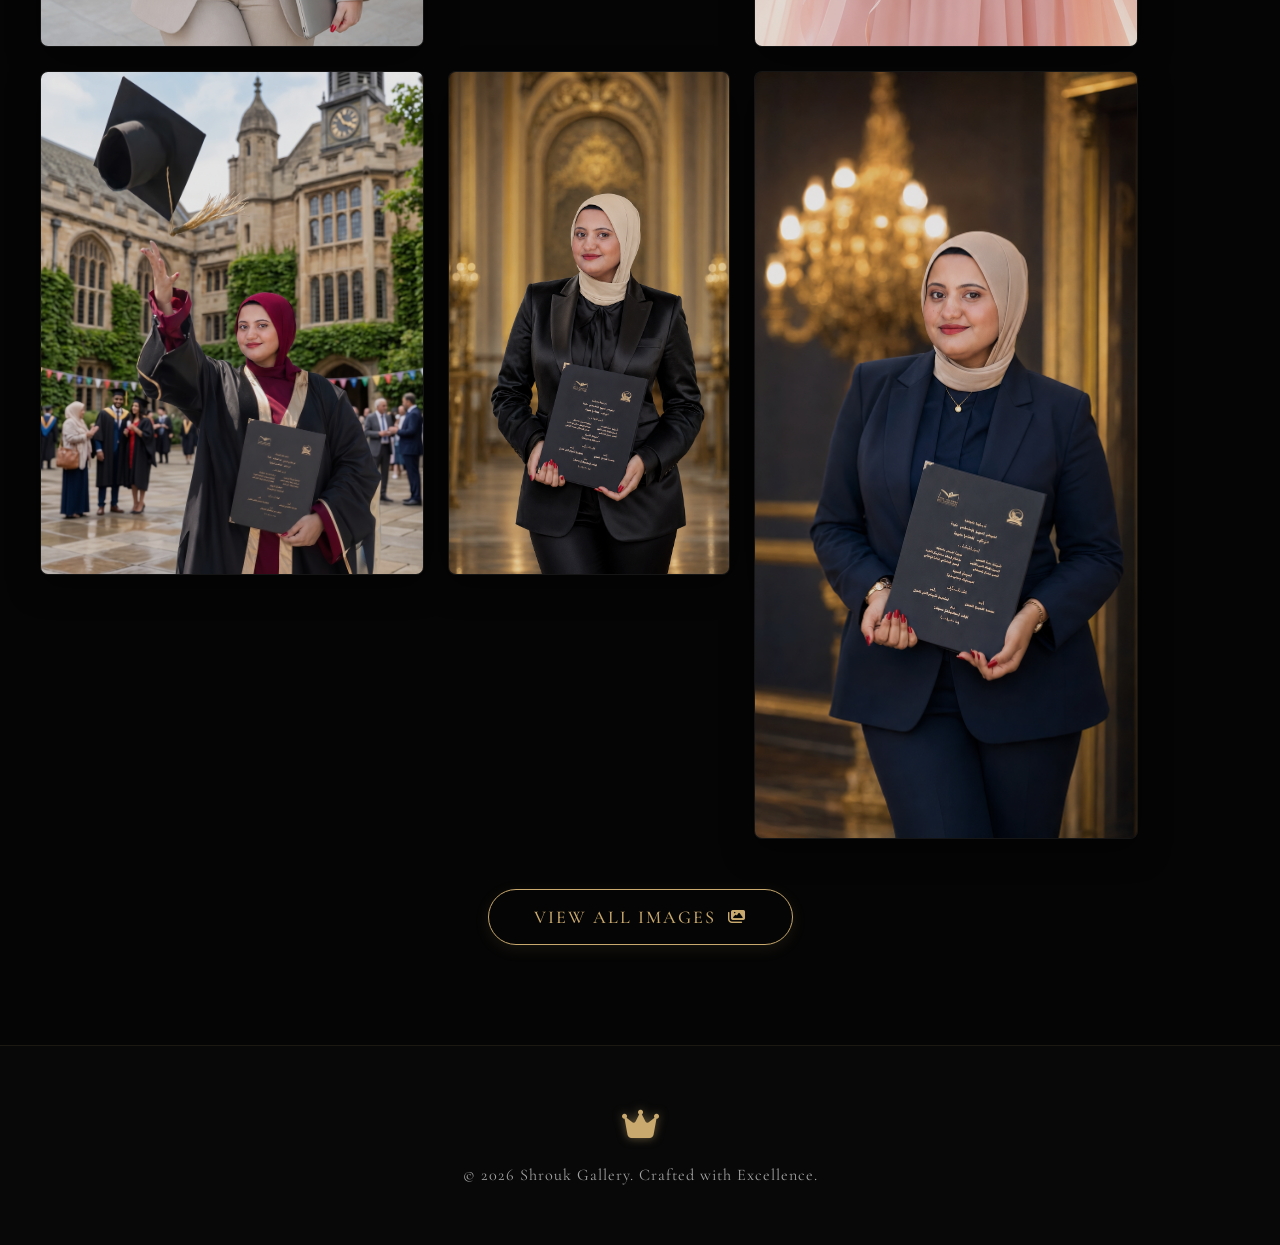
==== commit 177c8bc8: "Add files via upload" ====
--- a/index.html
+++ b/index.html
@@ -510,12 +510,12 @@
       </div>
     </div>
 
-    <!-- View All Images Toggle Button -->
+    <!-- View All Images → opens dedicated gallery page -->
     <div class="view-all-container">
-      <button id="view-all-btn" class="view-all-btn" aria-label="Toggle all images">
+      <a href="gallery.html" class="view-all-btn" id="view-all-btn" aria-label="View all photos">
         <span data-key="btn-view-all">View All Images</span>
-        <i class="fa-solid fa-chevron-down"></i>
-      </button>
+        <i class="fa-solid fa-images"></i>
+      </a>
     </div>
   </section>
 
--- a/style.css
+++ b/style.css
@@ -1637,6 +1637,7 @@
   gap: 12px;
   box-shadow: 0 4px 15px rgba(201, 169, 110, 0.1);
   transition: all 0.4s cubic-bezier(0.25, 0.8, 0.25, 1);
+  text-decoration: none;
 }
 
 body.rtl-mode .view-all-btn {
@@ -1661,7 +1662,7 @@
   transition: transform 0.4s ease;
 }
 
-.view-all-btn.expanded i {
-  transform: rotate(180deg);
-}
-
+.view-all-btn:hover i {
+  transform: scale(1.2);
+}
+
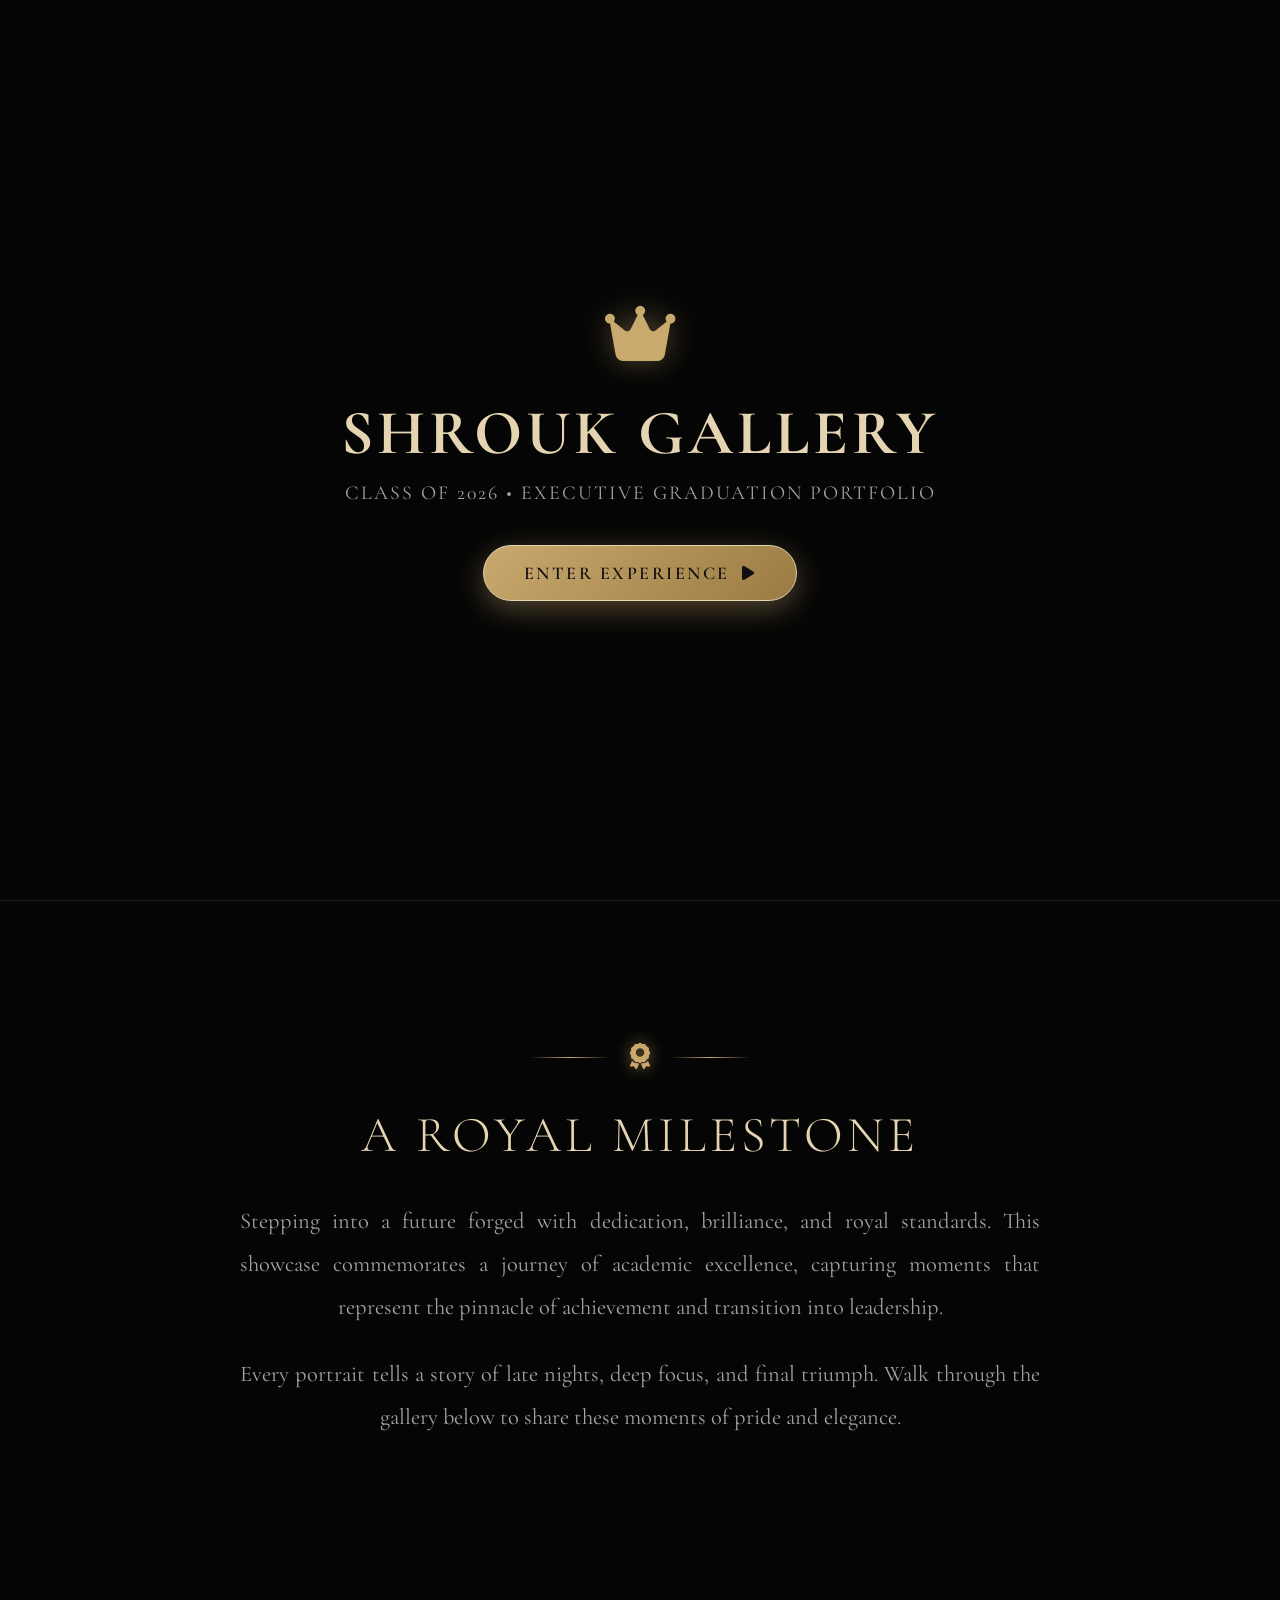
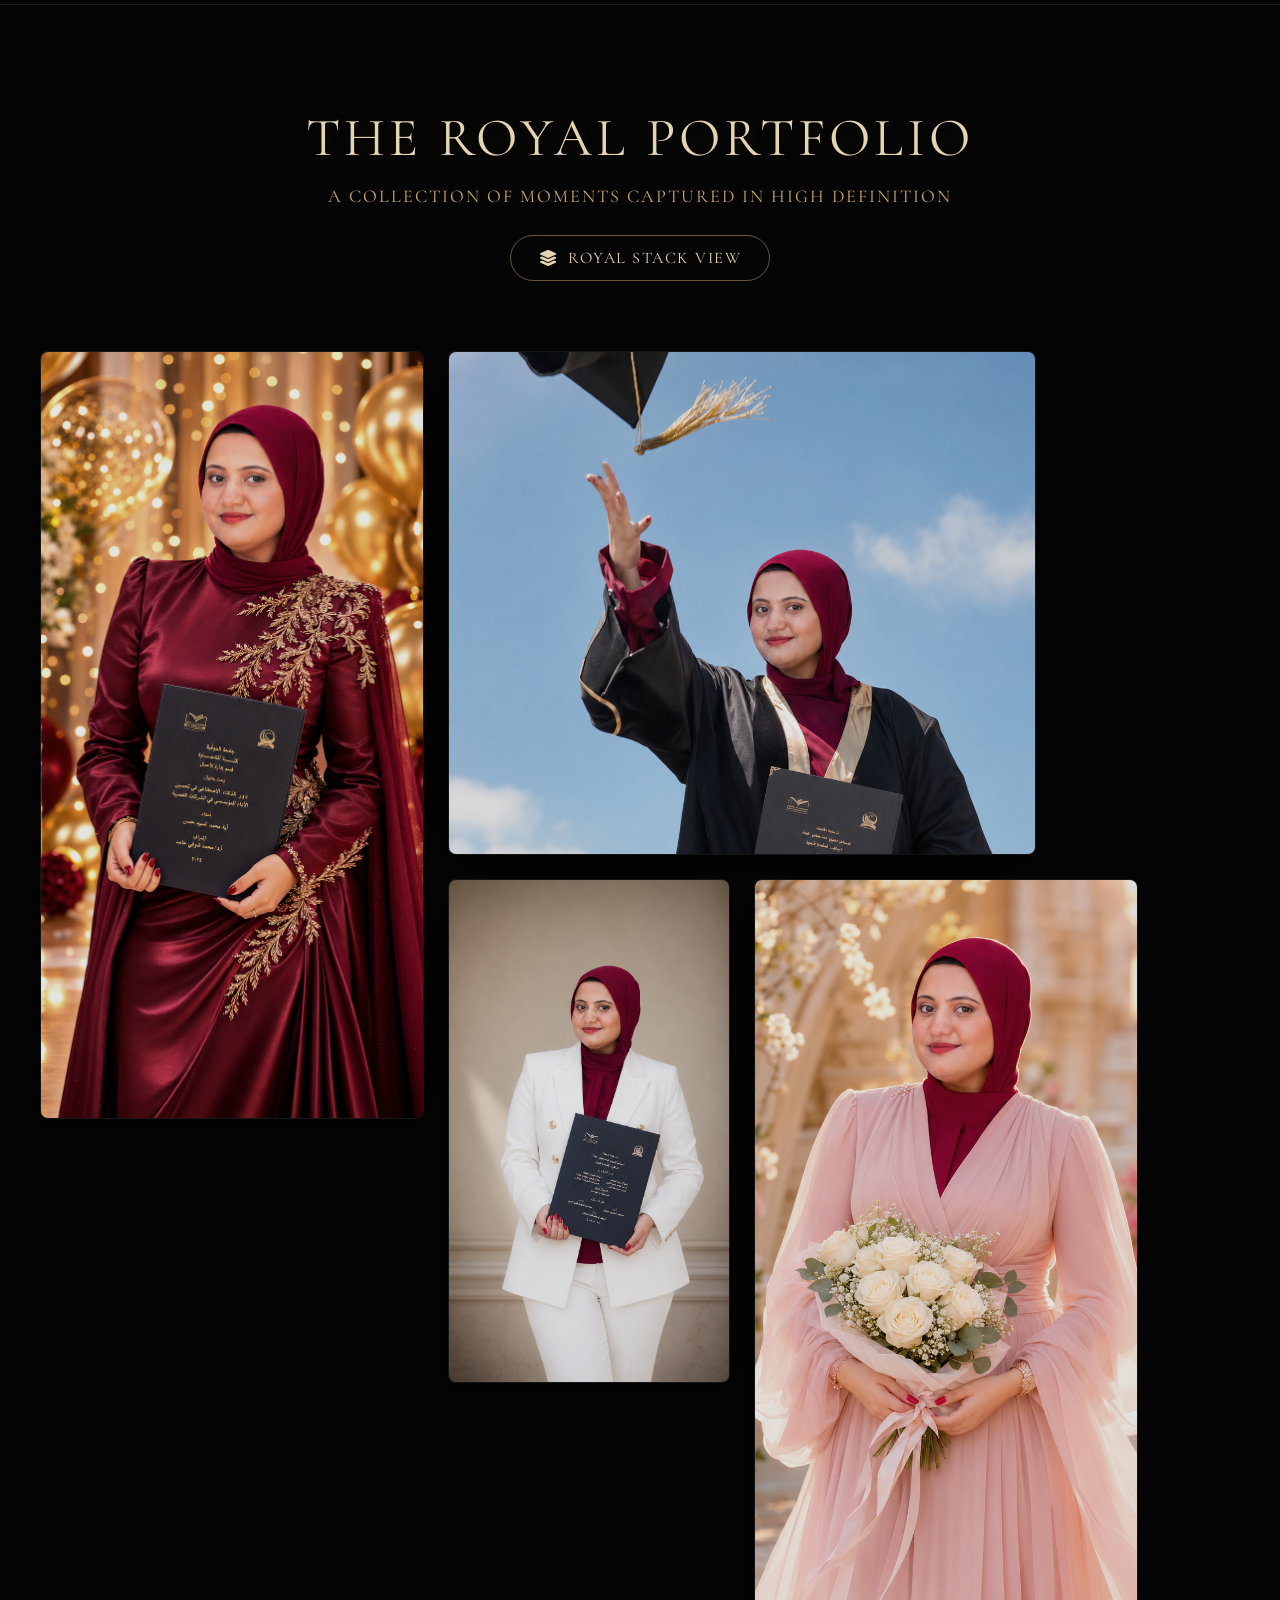
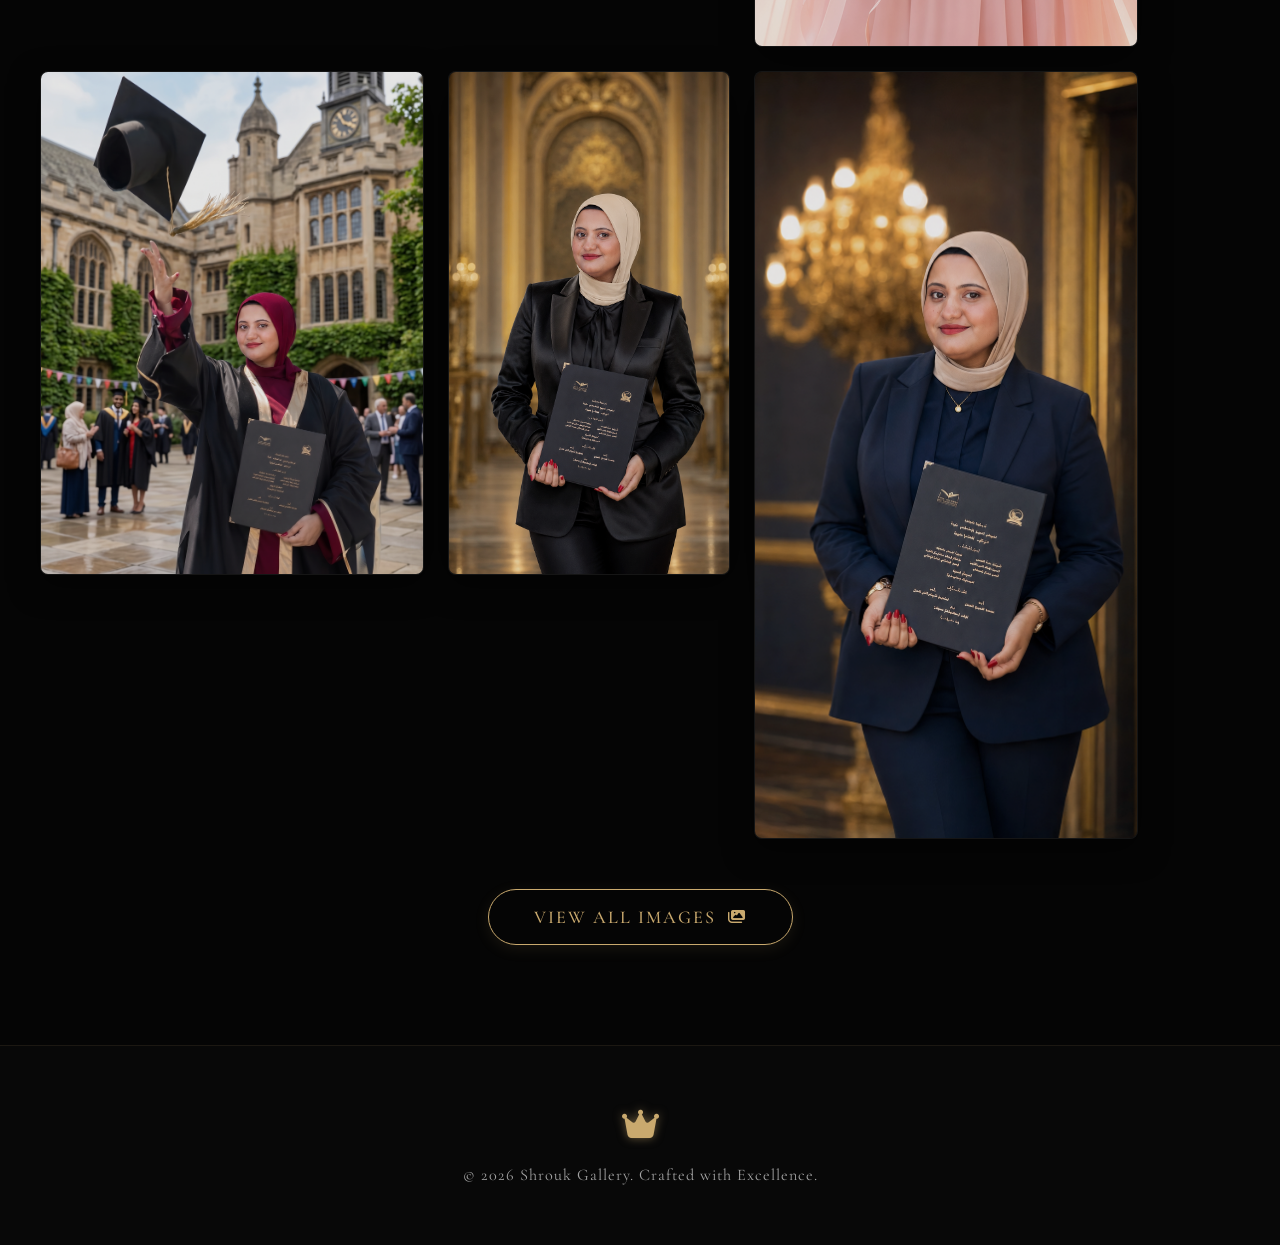
==== commit cb811905: "Add files via upload" ====
--- a/index.html
+++ b/index.html
@@ -539,7 +539,7 @@
       <div class="video-player-container">
         <!-- We use an elegant HTML5 video player -->
         <video id="modal-video-player" controls playsinline>
-          <source src="document_5891002724018823115.mp4" type="video/mp4">
+          <source src="shrouk.mp4" type="video/mp4">
           Your browser does not support the video tag.
         </video>
       </div>
